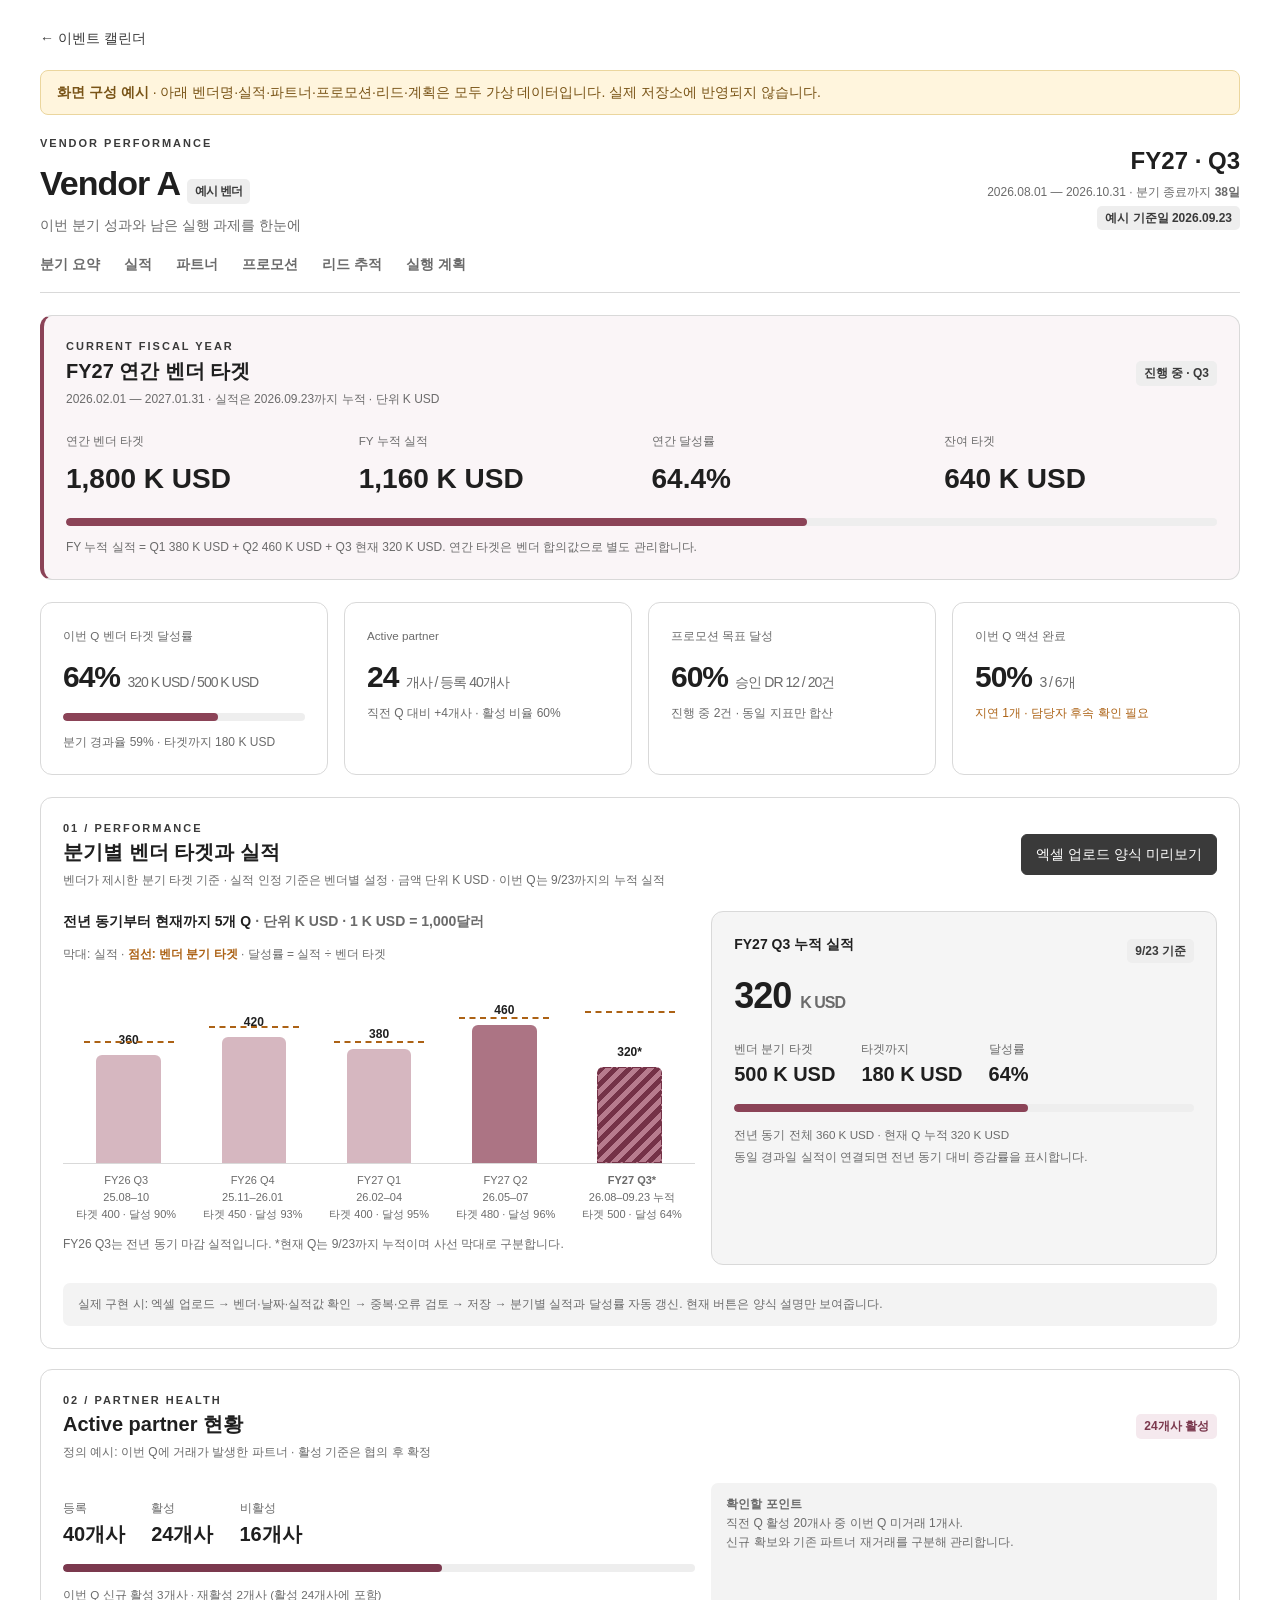
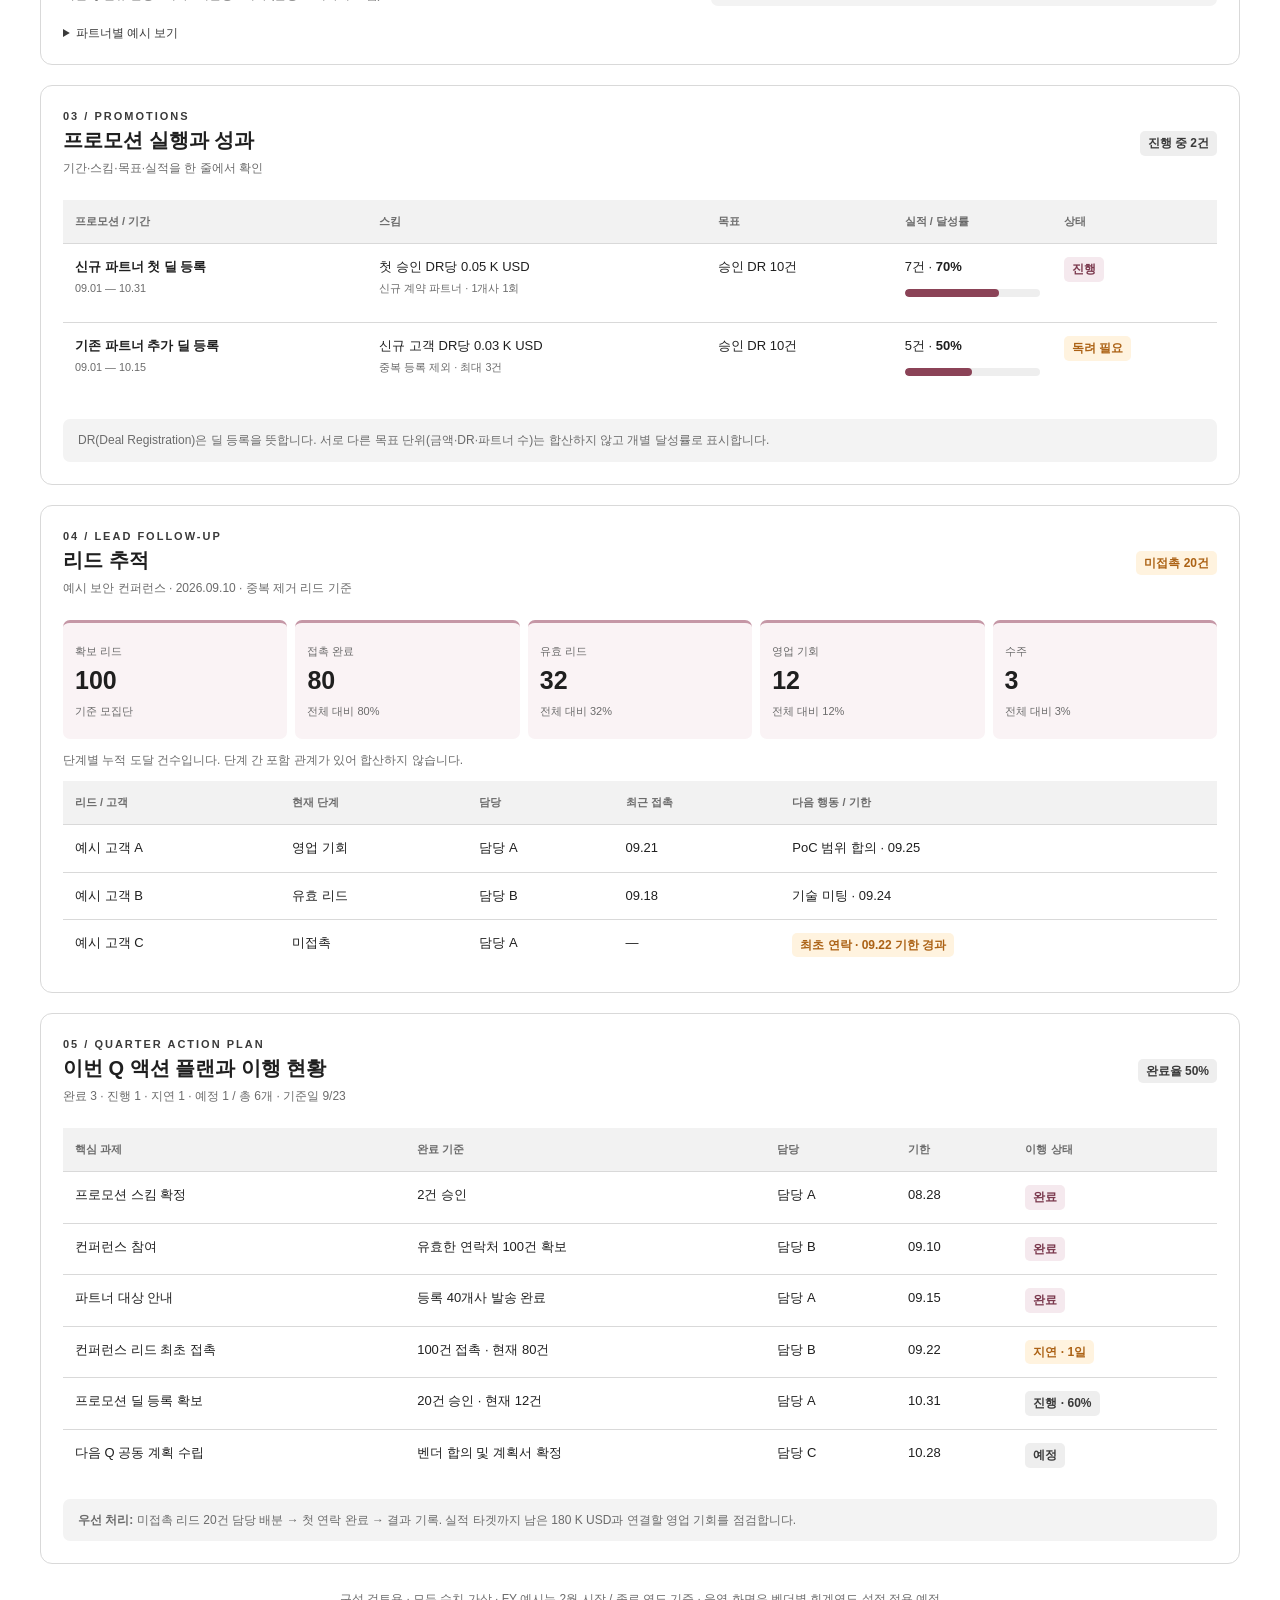
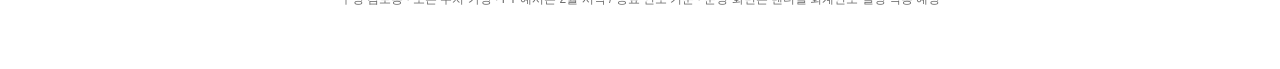
==== vendor-example.html @ 592930e8 "Rename lead tracking section" ====
<!doctype html><html lang="ko"><head><meta charset="utf-8"><meta name="viewport" content="width=device-width,initial-scale=1"><meta name="robots" content="noindex,nofollow"><title>벤더 상세 대시보드 · 구성 예시</title>
<style>
:root{--ink:#1f1f1f;--muted:#6b6b6b;--line:#d9d9d9;--blue:#3a3a3a;--bg:#ffffff;--green:#7b394e;--orange:#ac6215}*{box-sizing:border-box}html{scroll-behavior:smooth;scroll-padding-top:80px}body{margin:0;background:var(--bg);color:var(--ink);font:14px/1.55 -apple-system,BlinkMacSystemFont,"Apple SD Gothic Neo","Malgun Gothic",sans-serif}.shell{width:100%;margin:0;padding:28px 40px 60px}a{color:var(--blue);text-decoration:none}button{font:inherit;cursor:pointer}.sample{background:#fff5dd;border:1px solid #ebd69e;border-radius:8px;padding:11px 16px;margin:20px 0;color:#795417}.eyebrow{letter-spacing:2px;font-size:11px;font-weight:700;color:var(--blue)}h1{font-size:34px;letter-spacing:-1px;margin:5px 0}h2{font-size:20px;margin:0}h3{font-size:14px;margin:0 0 12px}.muted,small{color:var(--muted)}.head,.section-head,.row{display:flex;align-items:center;justify-content:space-between;gap:16px}.tag{display:inline-block;border-radius:5px;padding:3px 8px;background:#eeeeee;color:var(--blue);font-size:12px;font-weight:600}.warn{background:#fff3df;color:var(--orange)}.good{background:#f5e9ee;color:var(--green)}nav{position:sticky;top:0;z-index:3;display:flex;gap:24px;backdrop-filter:blur(16px);background:rgba(255,255,255,.96);padding:17px 0;border-bottom:1px solid var(--line);overflow:auto;white-space:nowrap}nav a{font-weight:600;color:var(--muted)}.grid{display:grid;gap:16px}.annual{margin-top:22px;border-left:4px solid #8b4357;background:#faf5f7}.annual-metrics{display:grid;grid-template-columns:repeat(4,1fr);gap:20px;margin-top:18px}.annual-metrics strong{display:block;font-size:28px;margin-top:5px}.annual .progress{margin-top:18px}.kpis{grid-template-columns:repeat(4,1fr);margin:22px 0}.card,section{background:white;border:1px solid var(--line);border-radius:12px;padding:22px}.kpis .num{font-size:30px;font-weight:750;margin:8px 0 3px;letter-spacing:-1px}.num em{font-size:14px;font-style:normal;font-weight:500;color:var(--muted)}.kpis p{margin:0;color:var(--muted);font-size:12px}section{margin:20px 0}.section-head{margin-bottom:22px}.section-head p{margin:3px 0 0;color:var(--muted);font-size:12px}.btn{border:1px solid #d9d9d9;border-radius:6px;padding:9px 14px;background:white;color:var(--ink)}.btn.primary{background:var(--blue);color:white;border-color:var(--blue)}.two{grid-template-columns:1.25fr 1fr}.progress{height:8px;background:#eeeeee;border-radius:6px;margin:12px 0;overflow:hidden}.progress span{display:block;height:100%;background:#8b4357;border-radius:6px}.note{background:#f3f3f3;border-radius:7px;padding:12px 15px;margin-top:18px;font-size:12px;color:var(--muted)}.bars{height:180px;display:flex;align-items:flex-end;justify-content:space-around;gap:18px;border-bottom:1px solid var(--line);margin:20px 0 0;padding:0 12px}.baritem{position:relative;width:18%;text-align:center;font-size:12px}.baritem b{display:block;margin-bottom:5px}.bar{background:#d6b7c0;width:60%;max-width:75px;margin:auto;border-radius:6px 6px 0 0}.bar.last{background:#ac7484}.bar.current{background:repeating-linear-gradient(135deg,#743247 0,#743247 5px,#b77c8e 5px,#b77c8e 10px);border:1px dashed #743247}.target-line{position:absolute;left:8%;right:8%;border-top:2px dashed #ac6215;pointer-events:none}.chart-key{font-size:12px;color:var(--muted);margin-top:10px}.chart-key b{color:#ac6215}.barlabels{display:flex;justify-content:space-around;text-align:center;font-size:11px;margin-top:8px;color:var(--muted)}.barlabels span{width:20%}.big{font-size:36px;letter-spacing:-1px;font-weight:750}.kv{display:flex;gap:26px;margin:14px 0}.kv b{display:block;font-size:20px}.scroll{overflow:auto}table{border-collapse:collapse;width:100%;font-size:13px;text-align:left;min-width:660px}th{font-size:11px;color:var(--muted);background:#f2f2f2;font-weight:600}th,td{padding:13px 12px;border-bottom:1px solid var(--line);vertical-align:top}tr:last-child td{border-bottom:0}td small{display:block;margin-top:3px}.funnel{grid-template-columns:repeat(5,1fr);gap:8px}.stage{padding:17px 12px;background:#faf3f5;border-radius:7px;border-top:3px solid #c597a6}.stage b{font-size:25px;display:block}.stage small{font-size:11px}.plan{grid-template-columns:1fr 1fr 1fr}.plan .card{padding:17px;background:#fafafa}.plan p{font-size:13px}.plan strong{display:block;margin:12px 0}.foot{font-size:12px;color:var(--muted);text-align:center;margin-top:26px}.quarter{min-width:245px;text-align:right}.quarter b{font-size:24px}.quarter p{margin:4px 0;font-size:12px;color:var(--muted)}dialog{border:0;border-radius:14px;max-width:640px;width:calc(100% - 32px);padding:26px;box-shadow:0 20px 70px #1f1f1f44}dialog::backdrop{background:#1f1f1f66}dialog table{min-width:450px}dialog p{color:var(--muted)}details summary{cursor:pointer;color:var(--blue);font-size:12px;margin-top:18px}:focus-visible{outline:3px solid #888888;outline-offset:3px}
@media(max-width:700px){.annual-metrics{grid-template-columns:repeat(2,1fr);gap:14px}.annual-metrics strong{font-size:23px}.shell{padding:18px 16px 40px}.head{align-items:flex-start;flex-direction:column}.quarter{text-align:left}.kpis{grid-template-columns:repeat(2,1fr)}.two,.plan{grid-template-columns:1fr}.funnel{grid-template-columns:repeat(2,1fr)}.section-head{align-items:flex-start;flex-wrap:wrap}h1{font-size:28px}.card,section{padding:17px}.kpis .num{font-size:25px}nav{gap:20px}.barlabels{font-size:10px}}
</style></head><body><main class="shell">
<a href="./">← 이벤트 캘린더</a><div class="sample"><strong>화면 구성 예시</strong> · 아래 벤더명·실적·파트너·프로모션·리드·계획은 모두 가상 데이터입니다. 실제 저장소에 반영되지 않습니다.</div>
<header class="head"><div><div class="eyebrow">VENDOR PERFORMANCE</div><h1>Vendor A <span class="tag">예시 벤더</span></h1><div class="muted">이번 분기 성과와 남은 실행 과제를 한눈에</div></div><div class="quarter"><b>FY27 · Q3</b><p>2026.08.01 — 2026.10.31 · 분기 종료까지 <strong>38일</strong></p><span class="tag">예시 기준일 2026.09.23</span></div></header>
<nav aria-label="상세 영역"><a href="#overview">분기 요약</a><a href="#sales">실적</a><a href="#partners">파트너</a><a href="#promotions">프로모션</a><a href="#leads">리드 추적</a><a href="#actions">실행 계획</a></nav>
<section id="overview" class="annual" aria-label="현재 FY 연간 타겟"><div class="section-head"><div><div class="eyebrow">CURRENT FISCAL YEAR</div><h2>FY27 연간 벤더 타겟</h2><p>2026.02.01 — 2027.01.31 · 실적은 2026.09.23까지 누적 · 단위 K USD</p></div><span class="tag">진행 중 · Q3</span></div><div class="annual-metrics"><div><small>연간 벤더 타겟</small><strong>1,800 K USD</strong></div><div><small>FY 누적 실적</small><strong>1,160 K USD</strong></div><div><small>연간 달성률</small><strong>64.4%</strong></div><div><small>잔여 타겟</small><strong>640 K USD</strong></div></div><div class="progress" aria-label="연간 타겟 달성률 64.4%"><span style="width:64.4%"></span></div><p class="muted" style="font-size:12px;margin-bottom:0">FY 누적 실적 = Q1 380 K USD + Q2 460 K USD + Q3 현재 320 K USD. 연간 타겟은 벤더 합의값으로 별도 관리합니다.</p></section><div class="grid kpis"><div class="card"><small>이번 Q 벤더 타겟 달성률</small><div class="num">64% <em>320 K USD / 500 K USD</em></div><div class="progress"><span style="width:64%"></span></div><p>분기 경과율 59% · 타겟까지 180 K USD</p></div><div class="card"><small>Active partner</small><div class="num">24 <em>개사 / 등록 40개사</em></div><p>직전 Q 대비 +4개사 · 활성 비율 60%</p></div><div class="card"><small>프로모션 목표 달성</small><div class="num">60% <em>승인 DR 12 / 20건</em></div><p>진행 중 2건 · 동일 지표만 합산</p></div><div class="card"><small>이번 Q 액션 완료</small><div class="num">50% <em>3 / 6개</em></div><p style="color:var(--orange)">지연 1개 · 담당자 후속 확인 필요</p></div></div>
<section id="sales"><div class="section-head"><div><div class="eyebrow">01 / PERFORMANCE</div><h2>분기별 벤더 타겟과 실적</h2><p>벤더가 제시한 분기 타겟 기준 · 실적 인정 기준은 벤더별 설정 · 금액 단위 K USD · 이번 Q는 9/23까지의 누적 실적</p></div><button class="btn primary" id="uploadGuide">엑셀 업로드 양식 미리보기</button></div><div class="grid two"><div><h3>전년 동기부터 현재까지 5개 Q <span class="muted">· 단위 K USD · 1 K USD = 1,000달러</span></h3><div class="chart-key">막대: 실적 · <b>점선: 벤더 분기 타겟</b> · 달성률 = 실적 ÷ 벤더 타겟</div><div class="bars" aria-label="FY26 Q3 360 K USD, FY26 Q4 420 K USD, FY27 Q1 380 K USD, FY27 Q2 460 K USD, FY27 Q3 진행 중 누적 320 K USD"><div class="baritem"><span class="target-line" style="bottom:120px" title="벤더 타겟 400 K USD"></span><b>360</b><div class="bar" style="height:108px"></div></div><div class="baritem"><span class="target-line" style="bottom:135px" title="벤더 타겟 450 K USD"></span><b>420</b><div class="bar" style="height:126px"></div></div><div class="baritem"><span class="target-line" style="bottom:120px" title="벤더 타겟 400 K USD"></span><b>380</b><div class="bar" style="height:114px"></div></div><div class="baritem"><span class="target-line" style="bottom:144px" title="벤더 타겟 480 K USD"></span><b>460</b><div class="bar last" style="height:138px"></div></div><div class="baritem"><span class="target-line" style="bottom:150px" title="벤더 타겟 500 K USD"></span><b>320*</b><div class="bar current" style="height:96px"></div></div></div><div class="barlabels"><span>FY26 Q3<br>25.08–10<br>타겟 400 · 달성 90%</span><span>FY26 Q4<br>25.11–26.01<br>타겟 450 · 달성 93%</span><span>FY27 Q1<br>26.02–04<br>타겟 400 · 달성 95%</span><span>FY27 Q2<br>26.05–07<br>타겟 480 · 달성 96%</span><span><b>FY27 Q3*</b><br>26.08–09.23 누적<br>타겟 500 · 달성 64%</span></div><p class="muted" style="font-size:12px">FY26 Q3는 전년 동기 마감 실적입니다. *현재 Q는 9/23까지 누적이며 사선 막대로 구분합니다.</p></div><div class="card" style="background:#f5f5f5"><div class="row"><h3>FY27 Q3 누적 실적</h3><span class="tag">9/23 기준</span></div><div class="big">320 <small style="font-size:16px">K USD</small></div><div class="kv"><div><small>벤더 분기 타겟</small><b>500 K USD</b></div><div><small>타겟까지</small><b>180 K USD</b></div><div><small>달성률</small><b>64%</b></div></div><div class="progress"><span style="width:64%"></span></div><small>전년 동기 전체 360 K USD · 현재 Q 누적 320 K USD<br>동일 경과일 실적이 연결되면 전년 동기 대비 증감률을 표시합니다.</small></div></div><div class="note">실제 구현 시: 엑셀 업로드 → 벤더·날짜·실적값 확인 → 중복·오류 검토 → 저장 → 분기별 실적과 달성률 자동 갱신. 현재 버튼은 양식 설명만 보여줍니다.</div></section>
<section id="partners"><div class="section-head"><div><div class="eyebrow">02 / PARTNER HEALTH</div><h2>Active partner 현황</h2><p>정의 예시: 이번 Q에 거래가 발생한 파트너 · 활성 기준은 협의 후 확정</p></div><span class="tag good">24개사 활성</span></div><div class="grid two"><div><div class="kv"><div><small>등록</small><b>40개사</b></div><div><small>활성</small><b>24개사</b></div><div><small>비활성</small><b>16개사</b></div></div><div class="progress"><span style="width:60%;background:var(--green)"></span></div><small>이번 Q 신규 활성 3개사 · 재활성 2개사 (활성 24개사에 포함)</small></div><div class="note" style="margin:0"><b>확인할 포인트</b><br>직전 Q 활성 20개사 중 이번 Q 미거래 1개사.<br>신규 확보와 기존 파트너 재거래를 구분해 관리합니다.</div></div><details><summary>파트너별 예시 보기</summary><div class="scroll"><table><thead><tr><th>파트너</th><th>이번 Q 실적</th><th>마지막 거래</th><th>구분</th></tr></thead><tbody><tr><td>예시 파트너 A</td><td>80 K USD</td><td>09.19</td><td>기존 활성</td></tr><tr><td>예시 파트너 B</td><td>20 K USD</td><td>09.17</td><td>신규 활성</td></tr><tr><td>예시 파트너 C</td><td>0 K USD</td><td>06.28</td><td>이번 Q 미거래</td></tr></tbody></table></div></details></section>
<section id="promotions"><div class="section-head"><div><div class="eyebrow">03 / PROMOTIONS</div><h2>프로모션 실행과 성과</h2><p>기간·스킴·목표·실적을 한 줄에서 확인</p></div><span class="tag">진행 중 2건</span></div><div class="scroll"><table><thead><tr><th>프로모션 / 기간</th><th>스킴</th><th>목표</th><th>실적 / 달성률</th><th>상태</th></tr></thead><tbody><tr><td><b>신규 파트너 첫 딜 등록</b><small>09.01 — 10.31</small></td><td>첫 승인 DR당 0.05 K USD<small>신규 계약 파트너 · 1개사 1회</small></td><td>승인 DR 10건</td><td>7건 · <b>70%</b><div class="progress"><span style="width:70%"></span></div></td><td><span class="tag good">진행</span></td></tr><tr><td><b>기존 파트너 추가 딜 등록</b><small>09.01 — 10.15</small></td><td>신규 고객 DR당 0.03 K USD<small>중복 등록 제외 · 최대 3건</small></td><td>승인 DR 10건</td><td>5건 · <b>50%</b><div class="progress"><span style="width:50%"></span></div></td><td><span class="tag warn">독려 필요</span></td></tr></tbody></table></div><div class="note">DR(Deal Registration)은 딜 등록을 뜻합니다. 서로 다른 목표 단위(금액·DR·파트너 수)는 합산하지 않고 개별 달성률로 표시합니다.</div></section>
<section id="leads"><div class="section-head"><div><div class="eyebrow">04 / LEAD FOLLOW-UP</div><h2>리드 추적</h2><p>예시 보안 컨퍼런스 · 2026.09.10 · 중복 제거 리드 기준</p></div><span class="tag warn">미접촉 20건</span></div><div class="grid funnel"><div class="stage"><small>확보 리드</small><b>100</b><small>기준 모집단</small></div><div class="stage"><small>접촉 완료</small><b>80</b><small>전체 대비 80%</small></div><div class="stage"><small>유효 리드</small><b>32</b><small>전체 대비 32%</small></div><div class="stage"><small>영업 기회</small><b>12</b><small>전체 대비 12%</small></div><div class="stage"><small>수주</small><b>3</b><small>전체 대비 3%</small></div></div><p class="muted" style="font-size:12px">단계별 누적 도달 건수입니다. 단계 간 포함 관계가 있어 합산하지 않습니다.</p><div class="scroll"><table><thead><tr><th>리드 / 고객</th><th>현재 단계</th><th>담당</th><th>최근 접촉</th><th>다음 행동 / 기한</th></tr></thead><tbody><tr><td>예시 고객 A</td><td>영업 기회</td><td>담당 A</td><td>09.21</td><td>PoC 범위 합의 · 09.25</td></tr><tr><td>예시 고객 B</td><td>유효 리드</td><td>담당 B</td><td>09.18</td><td>기술 미팅 · 09.24</td></tr><tr><td>예시 고객 C</td><td>미접촉</td><td>담당 A</td><td>—</td><td><span class="tag warn">최초 연락 · 09.22 기한 경과</span></td></tr></tbody></table></div></section>
<section id="actions"><div class="section-head"><div><div class="eyebrow">05 / QUARTER ACTION PLAN</div><h2>이번 Q 액션 플랜과 이행 현황</h2><p>완료 3 · 진행 1 · 지연 1 · 예정 1 / 총 6개 · 기준일 9/23</p></div><span class="tag">완료율 50%</span></div><div class="scroll"><table><thead><tr><th>핵심 과제</th><th>완료 기준</th><th>담당</th><th>기한</th><th>이행 상태</th></tr></thead><tbody><tr><td>프로모션 스킴 확정</td><td>2건 승인</td><td>담당 A</td><td>08.28</td><td><span class="tag good">완료</span></td></tr><tr><td>컨퍼런스 참여</td><td>유효한 연락처 100건 확보</td><td>담당 B</td><td>09.10</td><td><span class="tag good">완료</span></td></tr><tr><td>파트너 대상 안내</td><td>등록 40개사 발송 완료</td><td>담당 A</td><td>09.15</td><td><span class="tag good">완료</span></td></tr><tr><td>컨퍼런스 리드 최초 접촉</td><td>100건 접촉 · 현재 80건</td><td>담당 B</td><td>09.22</td><td><span class="tag warn">지연 · 1일</span></td></tr><tr><td>프로모션 딜 등록 확보</td><td>20건 승인 · 현재 12건</td><td>담당 A</td><td>10.31</td><td><span class="tag">진행 · 60%</span></td></tr><tr><td>다음 Q 공동 계획 수립</td><td>벤더 합의 및 계획서 확정</td><td>담당 C</td><td>10.28</td><td><span class="tag">예정</span></td></tr></tbody></table></div><div class="note"><b>우선 처리:</b> 미접촉 리드 20건 담당 배분 → 첫 연락 완료 → 결과 기록. 실적 타겟까지 남은 180 K USD과 연결할 영업 기회를 점검합니다.</div></section>
<div class="foot">구성 검토용 · 모든 수치 가상 · FY 예시는 2월 시작 / 종료 연도 기준 · 운영 화면은 벤더별 회계연도 설정 적용 예정</div>
</main><dialog id="uploadModal" aria-labelledby="uploadTitle"><div class="row"><h2 id="uploadTitle">실적 엑셀 자동 입력 방식</h2><button class="btn" id="closeUpload">닫기</button></div><p>정해진 양식으로 올리면 과거 4개 Q와 현재 Q 실적을 자동 집계할 수 있습니다. 아래는 제안 양식이며, 아직 업로드·저장 기능은 연결하지 않았습니다.</p><div class="scroll"><table><thead><tr><th>필수 열</th><th>예시</th></tr></thead><tbody><tr><td>거래 ID / 행 ID</td><td>DEMO-001 (중복 방지)</td></tr><tr><td>실적 인식일</td><td>2026-09-01</td></tr><tr><td>벤더</td><td>Vendor A</td></tr><tr><td>파트너 ID / 명</td><td>PARTNER-A / 예시 파트너 A</td></tr><tr><td>실적값 / 단위</td><td>10 / K USD</td></tr></tbody></table></div><p>업로드 → 오류·중복 확인 → 적용할 내역 미리보기 → 저장 순서로 구성합니다. 벤더별 FY, 실적 인정 기준·단위와 집계 방식을 먼저 설정합니다. 금액은 K USD(천 달러)로 표시하며, 원본이 다른 통화라면 적용 환율·환율 기준일을 지정합니다. 취소·반품 처리도 맞춥니다.</p><div class="note">파일에 입력한 실적 기준일도 함께 저장해, 미입력 기간이 0 K USD 실적으로 보이지 않게 합니다. 벤더 연간·분기 타겟은 별도 입력하며 파트너 명부가 있어야 전체 활성 비율을 계산할 수 있습니다.</div></dialog>
<script>const dialog=document.querySelector('#uploadModal');document.querySelector('#uploadGuide').onclick=()=>dialog.showModal();document.querySelector('#closeUpload').onclick=()=>dialog.close();dialog.addEventListener('click',e=>{if(e.target===dialog){const r=dialog.getBoundingClientRect();if(e.clientX<r.left||e.clientX>r.right||e.clientY<r.top||e.clientY>r.bottom)dialog.close()}});</script>
</body></html>
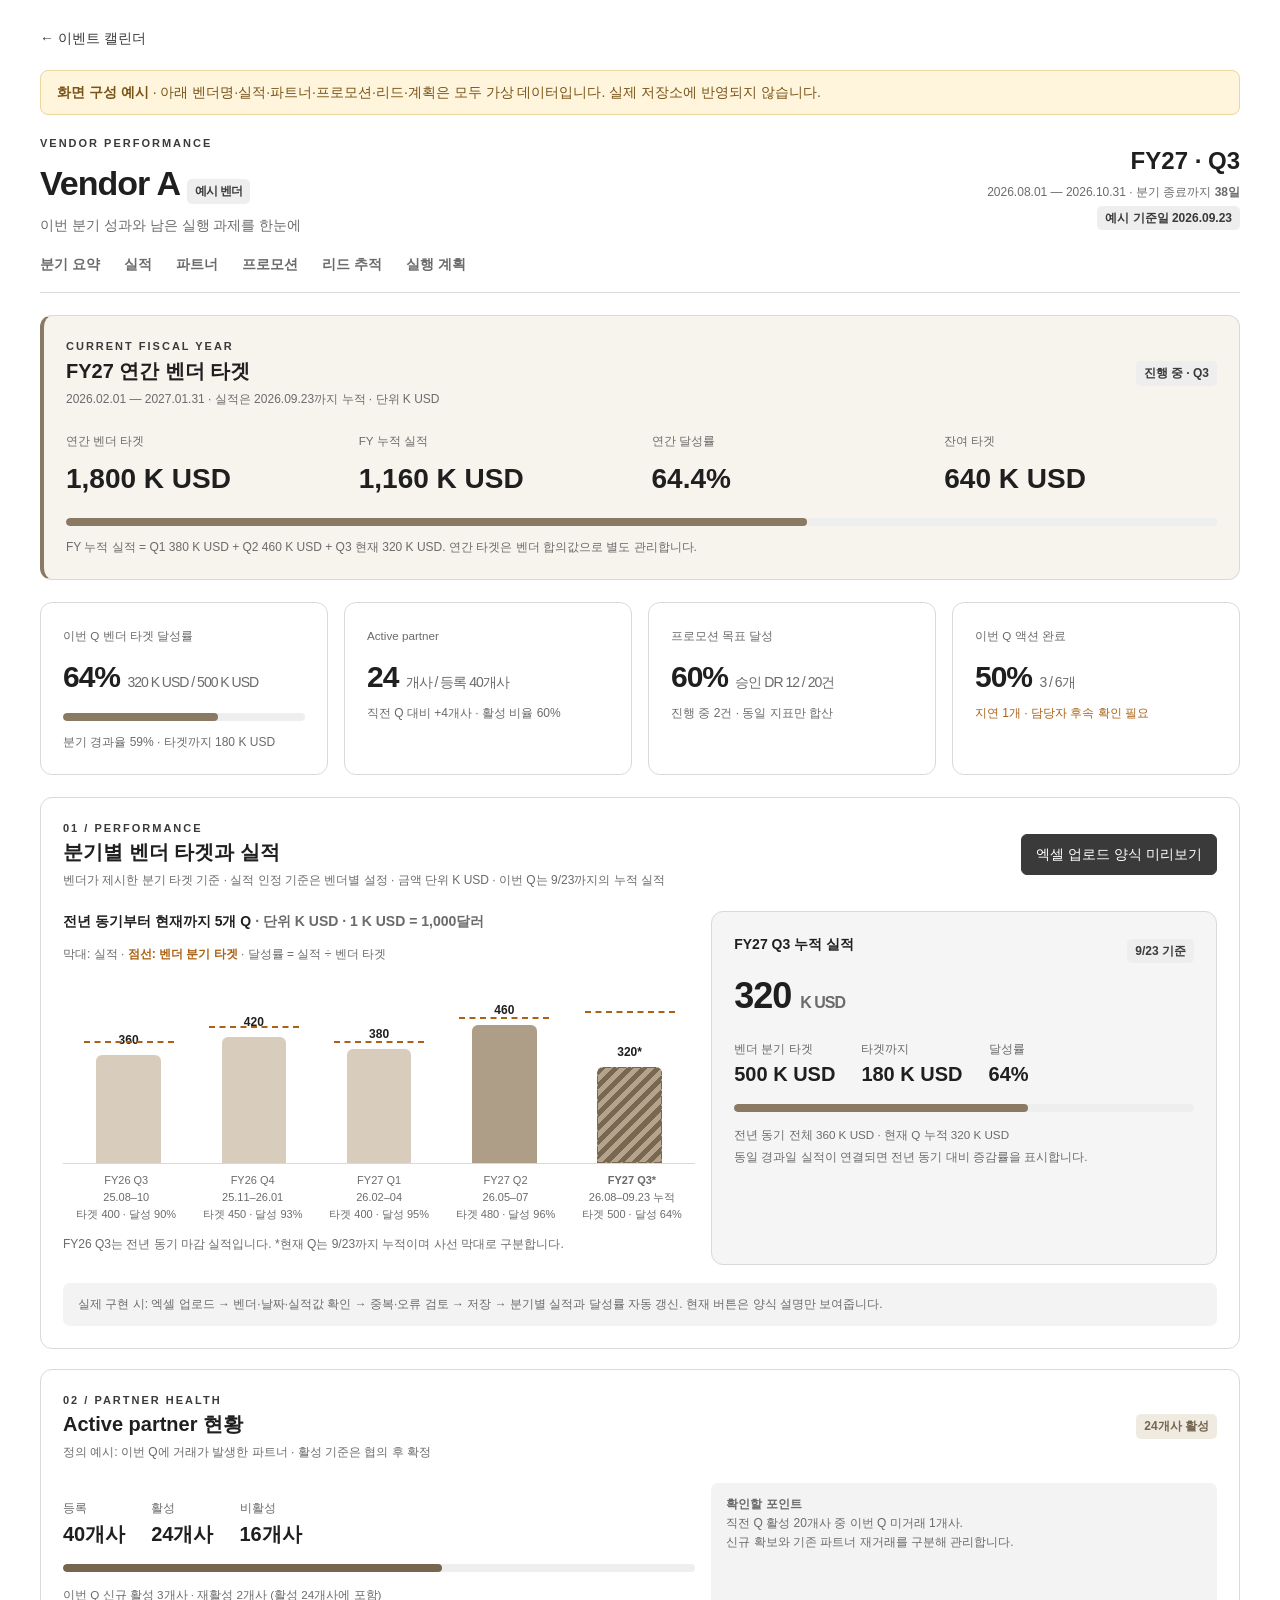
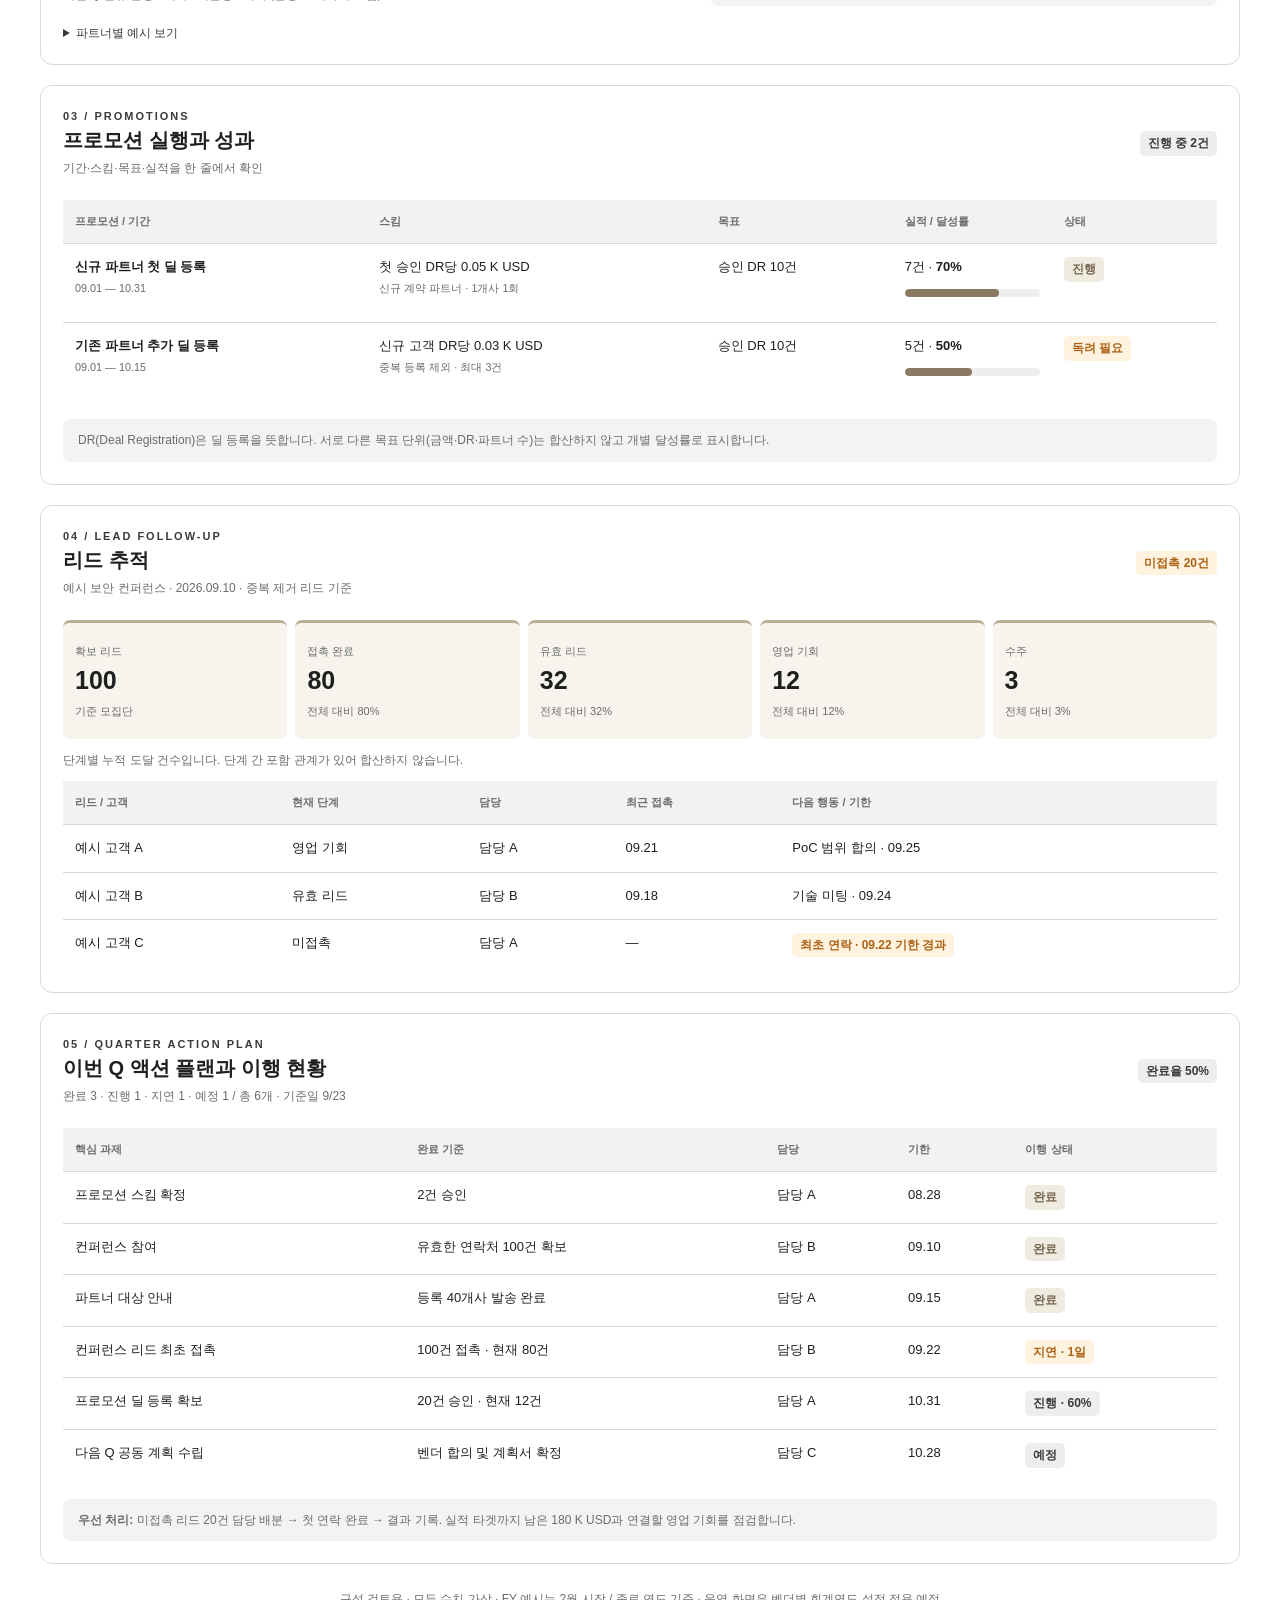
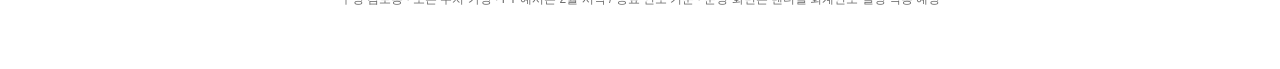
==== commit 675435a8: "Apply warm gray and beige dashboard palette" ====
--- a/vendor-example.html
+++ b/vendor-example.html
@@ -1,6 +1,6 @@
 <!doctype html><html lang="ko"><head><meta charset="utf-8"><meta name="viewport" content="width=device-width,initial-scale=1"><meta name="robots" content="noindex,nofollow"><title>벤더 상세 대시보드 · 구성 예시</title>
 <style>
-:root{--ink:#1f1f1f;--muted:#6b6b6b;--line:#d9d9d9;--blue:#3a3a3a;--bg:#ffffff;--green:#7b394e;--orange:#ac6215}*{box-sizing:border-box}html{scroll-behavior:smooth;scroll-padding-top:80px}body{margin:0;background:var(--bg);color:var(--ink);font:14px/1.55 -apple-system,BlinkMacSystemFont,"Apple SD Gothic Neo","Malgun Gothic",sans-serif}.shell{width:100%;margin:0;padding:28px 40px 60px}a{color:var(--blue);text-decoration:none}button{font:inherit;cursor:pointer}.sample{background:#fff5dd;border:1px solid #ebd69e;border-radius:8px;padding:11px 16px;margin:20px 0;color:#795417}.eyebrow{letter-spacing:2px;font-size:11px;font-weight:700;color:var(--blue)}h1{font-size:34px;letter-spacing:-1px;margin:5px 0}h2{font-size:20px;margin:0}h3{font-size:14px;margin:0 0 12px}.muted,small{color:var(--muted)}.head,.section-head,.row{display:flex;align-items:center;justify-content:space-between;gap:16px}.tag{display:inline-block;border-radius:5px;padding:3px 8px;background:#eeeeee;color:var(--blue);font-size:12px;font-weight:600}.warn{background:#fff3df;color:var(--orange)}.good{background:#f5e9ee;color:var(--green)}nav{position:sticky;top:0;z-index:3;display:flex;gap:24px;backdrop-filter:blur(16px);background:rgba(255,255,255,.96);padding:17px 0;border-bottom:1px solid var(--line);overflow:auto;white-space:nowrap}nav a{font-weight:600;color:var(--muted)}.grid{display:grid;gap:16px}.annual{margin-top:22px;border-left:4px solid #8b4357;background:#faf5f7}.annual-metrics{display:grid;grid-template-columns:repeat(4,1fr);gap:20px;margin-top:18px}.annual-metrics strong{display:block;font-size:28px;margin-top:5px}.annual .progress{margin-top:18px}.kpis{grid-template-columns:repeat(4,1fr);margin:22px 0}.card,section{background:white;border:1px solid var(--line);border-radius:12px;padding:22px}.kpis .num{font-size:30px;font-weight:750;margin:8px 0 3px;letter-spacing:-1px}.num em{font-size:14px;font-style:normal;font-weight:500;color:var(--muted)}.kpis p{margin:0;color:var(--muted);font-size:12px}section{margin:20px 0}.section-head{margin-bottom:22px}.section-head p{margin:3px 0 0;color:var(--muted);font-size:12px}.btn{border:1px solid #d9d9d9;border-radius:6px;padding:9px 14px;background:white;color:var(--ink)}.btn.primary{background:var(--blue);color:white;border-color:var(--blue)}.two{grid-template-columns:1.25fr 1fr}.progress{height:8px;background:#eeeeee;border-radius:6px;margin:12px 0;overflow:hidden}.progress span{display:block;height:100%;background:#8b4357;border-radius:6px}.note{background:#f3f3f3;border-radius:7px;padding:12px 15px;margin-top:18px;font-size:12px;color:var(--muted)}.bars{height:180px;display:flex;align-items:flex-end;justify-content:space-around;gap:18px;border-bottom:1px solid var(--line);margin:20px 0 0;padding:0 12px}.baritem{position:relative;width:18%;text-align:center;font-size:12px}.baritem b{display:block;margin-bottom:5px}.bar{background:#d6b7c0;width:60%;max-width:75px;margin:auto;border-radius:6px 6px 0 0}.bar.last{background:#ac7484}.bar.current{background:repeating-linear-gradient(135deg,#743247 0,#743247 5px,#b77c8e 5px,#b77c8e 10px);border:1px dashed #743247}.target-line{position:absolute;left:8%;right:8%;border-top:2px dashed #ac6215;pointer-events:none}.chart-key{font-size:12px;color:var(--muted);margin-top:10px}.chart-key b{color:#ac6215}.barlabels{display:flex;justify-content:space-around;text-align:center;font-size:11px;margin-top:8px;color:var(--muted)}.barlabels span{width:20%}.big{font-size:36px;letter-spacing:-1px;font-weight:750}.kv{display:flex;gap:26px;margin:14px 0}.kv b{display:block;font-size:20px}.scroll{overflow:auto}table{border-collapse:collapse;width:100%;font-size:13px;text-align:left;min-width:660px}th{font-size:11px;color:var(--muted);background:#f2f2f2;font-weight:600}th,td{padding:13px 12px;border-bottom:1px solid var(--line);vertical-align:top}tr:last-child td{border-bottom:0}td small{display:block;margin-top:3px}.funnel{grid-template-columns:repeat(5,1fr);gap:8px}.stage{padding:17px 12px;background:#faf3f5;border-radius:7px;border-top:3px solid #c597a6}.stage b{font-size:25px;display:block}.stage small{font-size:11px}.plan{grid-template-columns:1fr 1fr 1fr}.plan .card{padding:17px;background:#fafafa}.plan p{font-size:13px}.plan strong{display:block;margin:12px 0}.foot{font-size:12px;color:var(--muted);text-align:center;margin-top:26px}.quarter{min-width:245px;text-align:right}.quarter b{font-size:24px}.quarter p{margin:4px 0;font-size:12px;color:var(--muted)}dialog{border:0;border-radius:14px;max-width:640px;width:calc(100% - 32px);padding:26px;box-shadow:0 20px 70px #1f1f1f44}dialog::backdrop{background:#1f1f1f66}dialog table{min-width:450px}dialog p{color:var(--muted)}details summary{cursor:pointer;color:var(--blue);font-size:12px;margin-top:18px}:focus-visible{outline:3px solid #888888;outline-offset:3px}
+:root{--ink:#1f1f1f;--muted:#6b6b6b;--line:#d9d9d9;--blue:#3a3a3a;--bg:#ffffff;--green:#76664f;--orange:#ac6215}*{box-sizing:border-box}html{scroll-behavior:smooth;scroll-padding-top:80px}body{margin:0;background:var(--bg);color:var(--ink);font:14px/1.55 -apple-system,BlinkMacSystemFont,"Apple SD Gothic Neo","Malgun Gothic",sans-serif}.shell{width:100%;margin:0;padding:28px 40px 60px}a{color:var(--blue);text-decoration:none}button{font:inherit;cursor:pointer}.sample{background:#fff5dd;border:1px solid #ebd69e;border-radius:8px;padding:11px 16px;margin:20px 0;color:#795417}.eyebrow{letter-spacing:2px;font-size:11px;font-weight:700;color:var(--blue)}h1{font-size:34px;letter-spacing:-1px;margin:5px 0}h2{font-size:20px;margin:0}h3{font-size:14px;margin:0 0 12px}.muted,small{color:var(--muted)}.head,.section-head,.row{display:flex;align-items:center;justify-content:space-between;gap:16px}.tag{display:inline-block;border-radius:5px;padding:3px 8px;background:#eeeeee;color:var(--blue);font-size:12px;font-weight:600}.warn{background:#fff3df;color:var(--orange)}.good{background:#f0ebe1;color:var(--green)}nav{position:sticky;top:0;z-index:3;display:flex;gap:24px;backdrop-filter:blur(16px);background:rgba(255,255,255,.96);padding:17px 0;border-bottom:1px solid var(--line);overflow:auto;white-space:nowrap}nav a{font-weight:600;color:var(--muted)}.grid{display:grid;gap:16px}.annual{margin-top:22px;border-left:4px solid #8a7963;background:#f7f4ee}.annual-metrics{display:grid;grid-template-columns:repeat(4,1fr);gap:20px;margin-top:18px}.annual-metrics strong{display:block;font-size:28px;margin-top:5px}.annual .progress{margin-top:18px}.kpis{grid-template-columns:repeat(4,1fr);margin:22px 0}.card,section{background:white;border:1px solid var(--line);border-radius:12px;padding:22px}.kpis .num{font-size:30px;font-weight:750;margin:8px 0 3px;letter-spacing:-1px}.num em{font-size:14px;font-style:normal;font-weight:500;color:var(--muted)}.kpis p{margin:0;color:var(--muted);font-size:12px}section{margin:20px 0}.section-head{margin-bottom:22px}.section-head p{margin:3px 0 0;color:var(--muted);font-size:12px}.btn{border:1px solid #d9d9d9;border-radius:6px;padding:9px 14px;background:white;color:var(--ink)}.btn.primary{background:var(--blue);color:white;border-color:var(--blue)}.two{grid-template-columns:1.25fr 1fr}.progress{height:8px;background:#eeeeee;border-radius:6px;margin:12px 0;overflow:hidden}.progress span{display:block;height:100%;background:#8a7963;border-radius:6px}.note{background:#f3f3f3;border-radius:7px;padding:12px 15px;margin-top:18px;font-size:12px;color:var(--muted)}.bars{height:180px;display:flex;align-items:flex-end;justify-content:space-around;gap:18px;border-bottom:1px solid var(--line);margin:20px 0 0;padding:0 12px}.baritem{position:relative;width:18%;text-align:center;font-size:12px}.baritem b{display:block;margin-bottom:5px}.bar{background:#d8cdbd;width:60%;max-width:75px;margin:auto;border-radius:6px 6px 0 0}.bar.last{background:#af9e87}.bar.current{background:repeating-linear-gradient(135deg,#786852 0,#786852 5px,#b5a38c 5px,#b5a38c 10px);border:1px dashed #786852}.target-line{position:absolute;left:8%;right:8%;border-top:2px dashed #ac6215;pointer-events:none}.chart-key{font-size:12px;color:var(--muted);margin-top:10px}.chart-key b{color:#ac6215}.barlabels{display:flex;justify-content:space-around;text-align:center;font-size:11px;margin-top:8px;color:var(--muted)}.barlabels span{width:20%}.big{font-size:36px;letter-spacing:-1px;font-weight:750}.kv{display:flex;gap:26px;margin:14px 0}.kv b{display:block;font-size:20px}.scroll{overflow:auto}table{border-collapse:collapse;width:100%;font-size:13px;text-align:left;min-width:660px}th{font-size:11px;color:var(--muted);background:#f2f2f2;font-weight:600}th,td{padding:13px 12px;border-bottom:1px solid var(--line);vertical-align:top}tr:last-child td{border-bottom:0}td small{display:block;margin-top:3px}.funnel{grid-template-columns:repeat(5,1fr);gap:8px}.stage{padding:17px 12px;background:#f7f4ee;border-radius:7px;border-top:3px solid #bcad96}.stage b{font-size:25px;display:block}.stage small{font-size:11px}.plan{grid-template-columns:1fr 1fr 1fr}.plan .card{padding:17px;background:#fafafa}.plan p{font-size:13px}.plan strong{display:block;margin:12px 0}.foot{font-size:12px;color:var(--muted);text-align:center;margin-top:26px}.quarter{min-width:245px;text-align:right}.quarter b{font-size:24px}.quarter p{margin:4px 0;font-size:12px;color:var(--muted)}dialog{border:0;border-radius:14px;max-width:640px;width:calc(100% - 32px);padding:26px;box-shadow:0 20px 70px #1f1f1f44}dialog::backdrop{background:#1f1f1f66}dialog table{min-width:450px}dialog p{color:var(--muted)}details summary{cursor:pointer;color:var(--blue);font-size:12px;margin-top:18px}:focus-visible{outline:3px solid #888888;outline-offset:3px}
 @media(max-width:700px){.annual-metrics{grid-template-columns:repeat(2,1fr);gap:14px}.annual-metrics strong{font-size:23px}.shell{padding:18px 16px 40px}.head{align-items:flex-start;flex-direction:column}.quarter{text-align:left}.kpis{grid-template-columns:repeat(2,1fr)}.two,.plan{grid-template-columns:1fr}.funnel{grid-template-columns:repeat(2,1fr)}.section-head{align-items:flex-start;flex-wrap:wrap}h1{font-size:28px}.card,section{padding:17px}.kpis .num{font-size:25px}nav{gap:20px}.barlabels{font-size:10px}}
 </style></head><body><main class="shell">
 <a href="./">← 이벤트 캘린더</a><div class="sample"><strong>화면 구성 예시</strong> · 아래 벤더명·실적·파트너·프로모션·리드·계획은 모두 가상 데이터입니다. 실제 저장소에 반영되지 않습니다.</div>
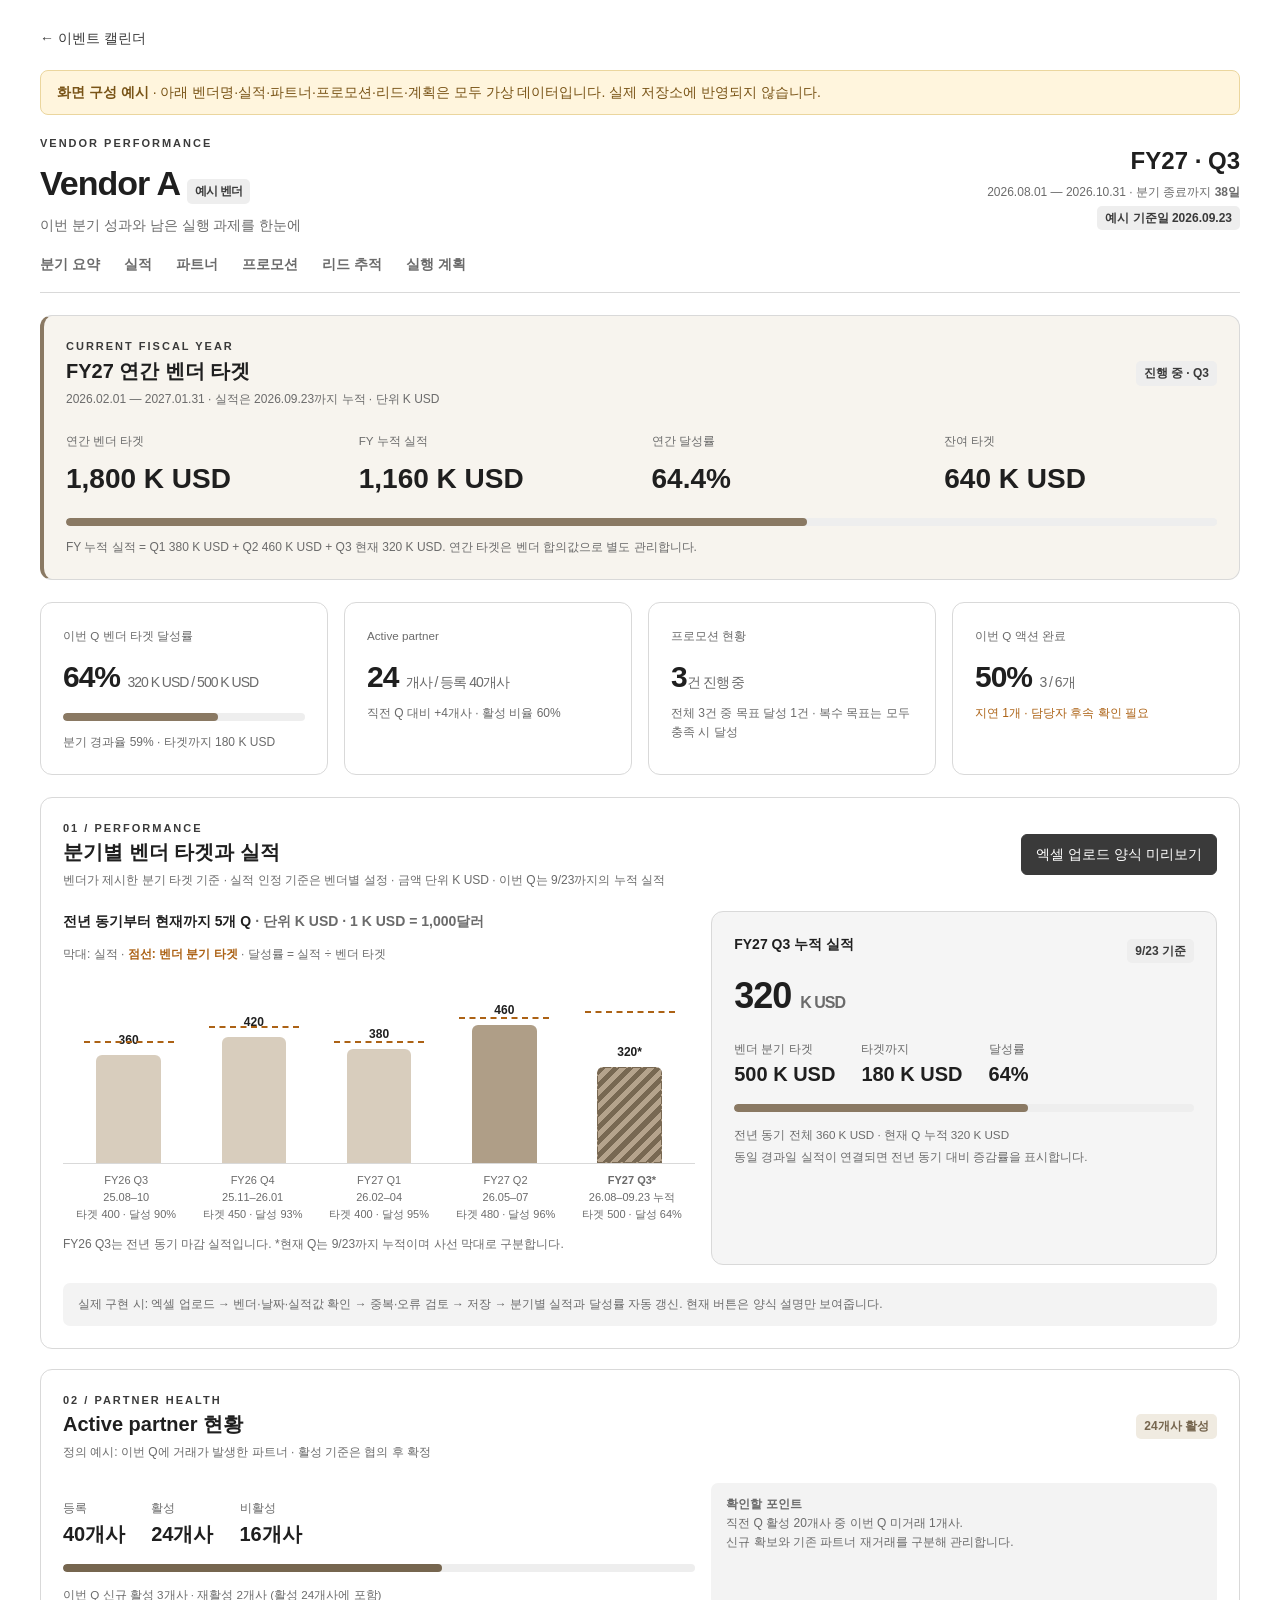
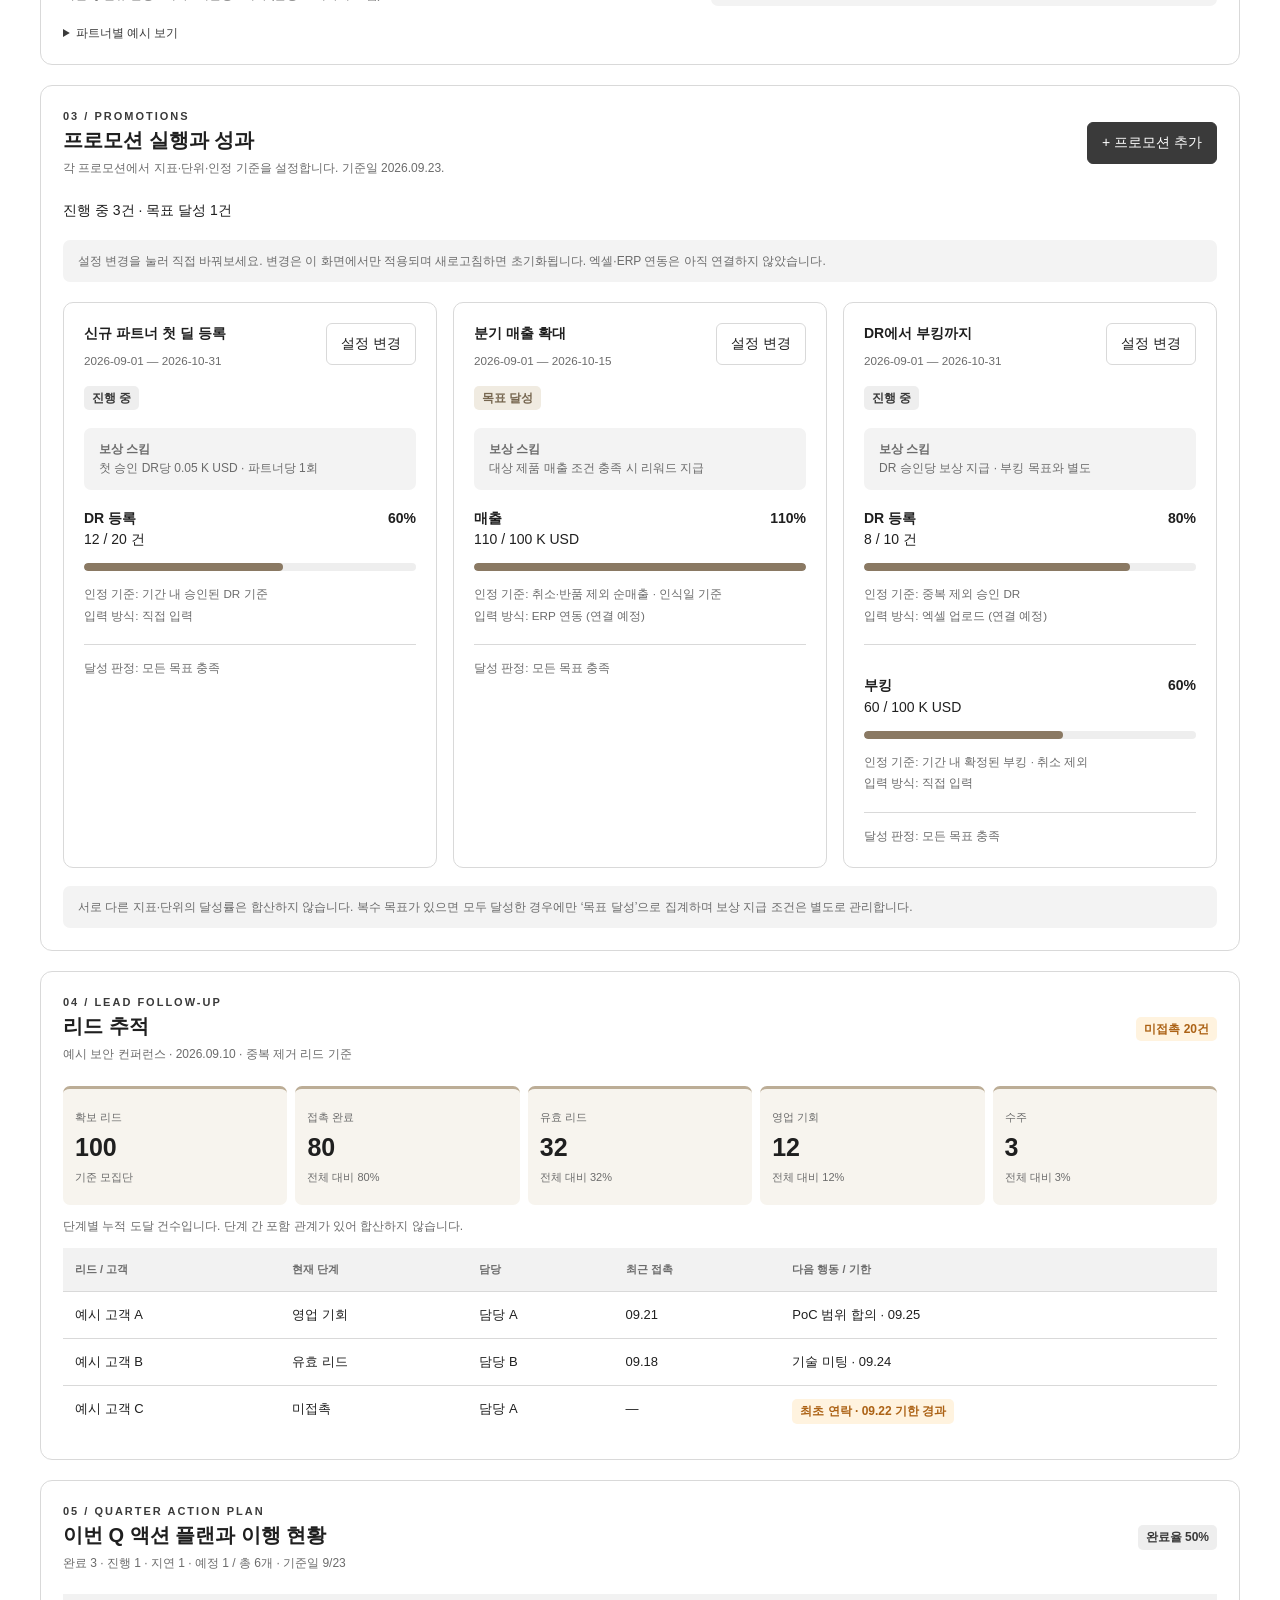
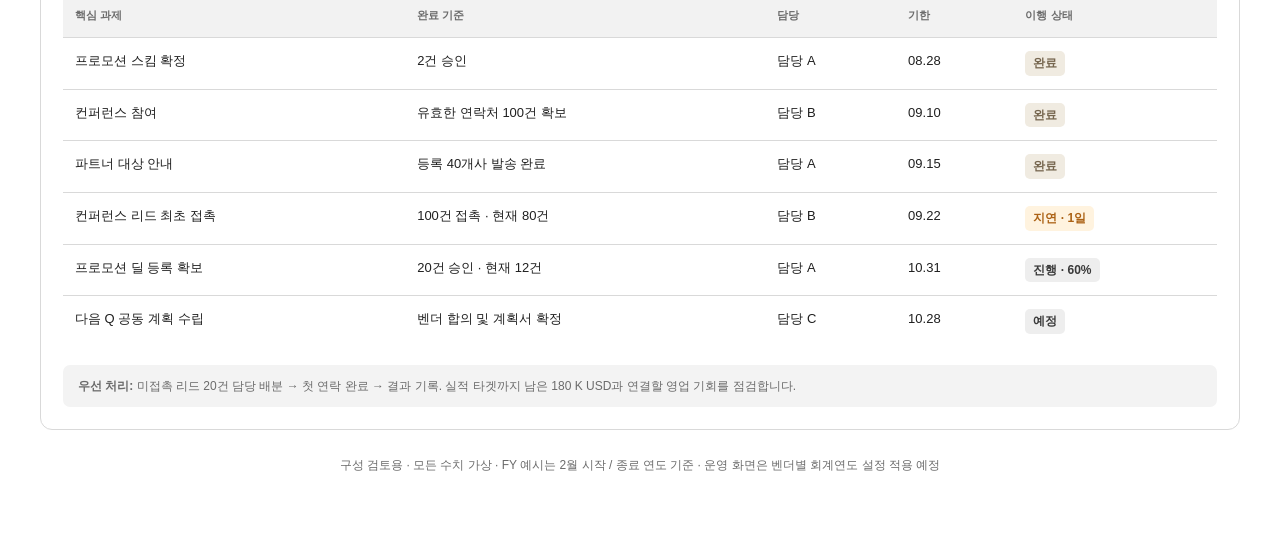
==== commit d376c9b5: "Add configurable promotion metrics to dashboard example" ====
--- a/vendor-example.html
+++ b/vendor-example.html
@@ -2,17 +2,17 @@
 <style>
 :root{--ink:#1f1f1f;--muted:#6b6b6b;--line:#d9d9d9;--blue:#3a3a3a;--bg:#ffffff;--green:#76664f;--orange:#ac6215}*{box-sizing:border-box}html{scroll-behavior:smooth;scroll-padding-top:80px}body{margin:0;background:var(--bg);color:var(--ink);font:14px/1.55 -apple-system,BlinkMacSystemFont,"Apple SD Gothic Neo","Malgun Gothic",sans-serif}.shell{width:100%;margin:0;padding:28px 40px 60px}a{color:var(--blue);text-decoration:none}button{font:inherit;cursor:pointer}.sample{background:#fff5dd;border:1px solid #ebd69e;border-radius:8px;padding:11px 16px;margin:20px 0;color:#795417}.eyebrow{letter-spacing:2px;font-size:11px;font-weight:700;color:var(--blue)}h1{font-size:34px;letter-spacing:-1px;margin:5px 0}h2{font-size:20px;margin:0}h3{font-size:14px;margin:0 0 12px}.muted,small{color:var(--muted)}.head,.section-head,.row{display:flex;align-items:center;justify-content:space-between;gap:16px}.tag{display:inline-block;border-radius:5px;padding:3px 8px;background:#eeeeee;color:var(--blue);font-size:12px;font-weight:600}.warn{background:#fff3df;color:var(--orange)}.good{background:#f0ebe1;color:var(--green)}nav{position:sticky;top:0;z-index:3;display:flex;gap:24px;backdrop-filter:blur(16px);background:rgba(255,255,255,.96);padding:17px 0;border-bottom:1px solid var(--line);overflow:auto;white-space:nowrap}nav a{font-weight:600;color:var(--muted)}.grid{display:grid;gap:16px}.annual{margin-top:22px;border-left:4px solid #8a7963;background:#f7f4ee}.annual-metrics{display:grid;grid-template-columns:repeat(4,1fr);gap:20px;margin-top:18px}.annual-metrics strong{display:block;font-size:28px;margin-top:5px}.annual .progress{margin-top:18px}.kpis{grid-template-columns:repeat(4,1fr);margin:22px 0}.card,section{background:white;border:1px solid var(--line);border-radius:12px;padding:22px}.kpis .num{font-size:30px;font-weight:750;margin:8px 0 3px;letter-spacing:-1px}.num em{font-size:14px;font-style:normal;font-weight:500;color:var(--muted)}.kpis p{margin:0;color:var(--muted);font-size:12px}section{margin:20px 0}.section-head{margin-bottom:22px}.section-head p{margin:3px 0 0;color:var(--muted);font-size:12px}.btn{border:1px solid #d9d9d9;border-radius:6px;padding:9px 14px;background:white;color:var(--ink)}.btn.primary{background:var(--blue);color:white;border-color:var(--blue)}.two{grid-template-columns:1.25fr 1fr}.progress{height:8px;background:#eeeeee;border-radius:6px;margin:12px 0;overflow:hidden}.progress span{display:block;height:100%;background:#8a7963;border-radius:6px}.note{background:#f3f3f3;border-radius:7px;padding:12px 15px;margin-top:18px;font-size:12px;color:var(--muted)}.bars{height:180px;display:flex;align-items:flex-end;justify-content:space-around;gap:18px;border-bottom:1px solid var(--line);margin:20px 0 0;padding:0 12px}.baritem{position:relative;width:18%;text-align:center;font-size:12px}.baritem b{display:block;margin-bottom:5px}.bar{background:#d8cdbd;width:60%;max-width:75px;margin:auto;border-radius:6px 6px 0 0}.bar.last{background:#af9e87}.bar.current{background:repeating-linear-gradient(135deg,#786852 0,#786852 5px,#b5a38c 5px,#b5a38c 10px);border:1px dashed #786852}.target-line{position:absolute;left:8%;right:8%;border-top:2px dashed #ac6215;pointer-events:none}.chart-key{font-size:12px;color:var(--muted);margin-top:10px}.chart-key b{color:#ac6215}.barlabels{display:flex;justify-content:space-around;text-align:center;font-size:11px;margin-top:8px;color:var(--muted)}.barlabels span{width:20%}.big{font-size:36px;letter-spacing:-1px;font-weight:750}.kv{display:flex;gap:26px;margin:14px 0}.kv b{display:block;font-size:20px}.scroll{overflow:auto}table{border-collapse:collapse;width:100%;font-size:13px;text-align:left;min-width:660px}th{font-size:11px;color:var(--muted);background:#f2f2f2;font-weight:600}th,td{padding:13px 12px;border-bottom:1px solid var(--line);vertical-align:top}tr:last-child td{border-bottom:0}td small{display:block;margin-top:3px}.funnel{grid-template-columns:repeat(5,1fr);gap:8px}.stage{padding:17px 12px;background:#f7f4ee;border-radius:7px;border-top:3px solid #bcad96}.stage b{font-size:25px;display:block}.stage small{font-size:11px}.plan{grid-template-columns:1fr 1fr 1fr}.plan .card{padding:17px;background:#fafafa}.plan p{font-size:13px}.plan strong{display:block;margin:12px 0}.foot{font-size:12px;color:var(--muted);text-align:center;margin-top:26px}.quarter{min-width:245px;text-align:right}.quarter b{font-size:24px}.quarter p{margin:4px 0;font-size:12px;color:var(--muted)}dialog{border:0;border-radius:14px;max-width:640px;width:calc(100% - 32px);padding:26px;box-shadow:0 20px 70px #1f1f1f44}dialog::backdrop{background:#1f1f1f66}dialog table{min-width:450px}dialog p{color:var(--muted)}details summary{cursor:pointer;color:var(--blue);font-size:12px;margin-top:18px}:focus-visible{outline:3px solid #888888;outline-offset:3px}
 @media(max-width:700px){.annual-metrics{grid-template-columns:repeat(2,1fr);gap:14px}.annual-metrics strong{font-size:23px}.shell{padding:18px 16px 40px}.head{align-items:flex-start;flex-direction:column}.quarter{text-align:left}.kpis{grid-template-columns:repeat(2,1fr)}.two,.plan{grid-template-columns:1fr}.funnel{grid-template-columns:repeat(2,1fr)}.section-head{align-items:flex-start;flex-wrap:wrap}h1{font-size:28px}.card,section{padding:17px}.kpis .num{font-size:25px}nav{gap:20px}.barlabels{font-size:10px}}
+.promo-cards{display:grid;grid-template-columns:repeat(3,minmax(0,1fr));gap:16px;margin-top:20px}.promo-card{border:1px solid var(--line);border-radius:10px;padding:20px}.promo-card .row{align-items:flex-start;flex-wrap:wrap}.promo-card h3{margin-bottom:5px}.metric{padding:18px 0;border-bottom:1px solid var(--line);margin-bottom:12px}.metric small{overflow-wrap:anywhere}#promoEditor{max-width:800px;max-height:90vh;overflow:auto}.form-grid{display:grid;grid-template-columns:repeat(2,minmax(0,1fr));gap:12px}.form-grid label{display:grid;gap:5px;font-size:13px}.form-grid input,.form-grid select,.form-grid textarea{width:100%;min-width:0;font:inherit;padding:9px;border:1px solid #bbb;border-radius:5px}.wide{grid-column:1/-1}.goal-form{margin:18px 0;border:1px solid var(--line);border-radius:8px;padding:16px}.remove-goal{margin-top:12px}#promoError{color:#9a1b1b}.editor-actions{display:flex;gap:12px;justify-content:space-between;margin-top:18px}@media(max-width:1000px){.promo-cards{grid-template-columns:1fr}}@media(max-width:600px){.form-grid{grid-template-columns:1fr}}
 </style></head><body><main class="shell">
 <a href="./">← 이벤트 캘린더</a><div class="sample"><strong>화면 구성 예시</strong> · 아래 벤더명·실적·파트너·프로모션·리드·계획은 모두 가상 데이터입니다. 실제 저장소에 반영되지 않습니다.</div>
 <header class="head"><div><div class="eyebrow">VENDOR PERFORMANCE</div><h1>Vendor A <span class="tag">예시 벤더</span></h1><div class="muted">이번 분기 성과와 남은 실행 과제를 한눈에</div></div><div class="quarter"><b>FY27 · Q3</b><p>2026.08.01 — 2026.10.31 · 분기 종료까지 <strong>38일</strong></p><span class="tag">예시 기준일 2026.09.23</span></div></header>
 <nav aria-label="상세 영역"><a href="#overview">분기 요약</a><a href="#sales">실적</a><a href="#partners">파트너</a><a href="#promotions">프로모션</a><a href="#leads">리드 추적</a><a href="#actions">실행 계획</a></nav>
-<section id="overview" class="annual" aria-label="현재 FY 연간 타겟"><div class="section-head"><div><div class="eyebrow">CURRENT FISCAL YEAR</div><h2>FY27 연간 벤더 타겟</h2><p>2026.02.01 — 2027.01.31 · 실적은 2026.09.23까지 누적 · 단위 K USD</p></div><span class="tag">진행 중 · Q3</span></div><div class="annual-metrics"><div><small>연간 벤더 타겟</small><strong>1,800 K USD</strong></div><div><small>FY 누적 실적</small><strong>1,160 K USD</strong></div><div><small>연간 달성률</small><strong>64.4%</strong></div><div><small>잔여 타겟</small><strong>640 K USD</strong></div></div><div class="progress" aria-label="연간 타겟 달성률 64.4%"><span style="width:64.4%"></span></div><p class="muted" style="font-size:12px;margin-bottom:0">FY 누적 실적 = Q1 380 K USD + Q2 460 K USD + Q3 현재 320 K USD. 연간 타겟은 벤더 합의값으로 별도 관리합니다.</p></section><div class="grid kpis"><div class="card"><small>이번 Q 벤더 타겟 달성률</small><div class="num">64% <em>320 K USD / 500 K USD</em></div><div class="progress"><span style="width:64%"></span></div><p>분기 경과율 59% · 타겟까지 180 K USD</p></div><div class="card"><small>Active partner</small><div class="num">24 <em>개사 / 등록 40개사</em></div><p>직전 Q 대비 +4개사 · 활성 비율 60%</p></div><div class="card"><small>프로모션 목표 달성</small><div class="num">60% <em>승인 DR 12 / 20건</em></div><p>진행 중 2건 · 동일 지표만 합산</p></div><div class="card"><small>이번 Q 액션 완료</small><div class="num">50% <em>3 / 6개</em></div><p style="color:var(--orange)">지연 1개 · 담당자 후속 확인 필요</p></div></div>
+<section id="overview" class="annual" aria-label="현재 FY 연간 타겟"><div class="section-head"><div><div class="eyebrow">CURRENT FISCAL YEAR</div><h2>FY27 연간 벤더 타겟</h2><p>2026.02.01 — 2027.01.31 · 실적은 2026.09.23까지 누적 · 단위 K USD</p></div><span class="tag">진행 중 · Q3</span></div><div class="annual-metrics"><div><small>연간 벤더 타겟</small><strong>1,800 K USD</strong></div><div><small>FY 누적 실적</small><strong>1,160 K USD</strong></div><div><small>연간 달성률</small><strong>64.4%</strong></div><div><small>잔여 타겟</small><strong>640 K USD</strong></div></div><div class="progress" aria-label="연간 타겟 달성률 64.4%"><span style="width:64.4%"></span></div><p class="muted" style="font-size:12px;margin-bottom:0">FY 누적 실적 = Q1 380 K USD + Q2 460 K USD + Q3 현재 320 K USD. 연간 타겟은 벤더 합의값으로 별도 관리합니다.</p></section><div class="grid kpis"><div class="card"><small>이번 Q 벤더 타겟 달성률</small><div class="num">64% <em>320 K USD / 500 K USD</em></div><div class="progress"><span style="width:64%"></span></div><p>분기 경과율 59% · 타겟까지 180 K USD</p></div><div class="card"><small>Active partner</small><div class="num">24 <em>개사 / 등록 40개사</em></div><p>직전 Q 대비 +4개사 · 활성 비율 60%</p></div><div class="card" id="promoSummary"></div><div class="card"><small>이번 Q 액션 완료</small><div class="num">50% <em>3 / 6개</em></div><p style="color:var(--orange)">지연 1개 · 담당자 후속 확인 필요</p></div></div>
 <section id="sales"><div class="section-head"><div><div class="eyebrow">01 / PERFORMANCE</div><h2>분기별 벤더 타겟과 실적</h2><p>벤더가 제시한 분기 타겟 기준 · 실적 인정 기준은 벤더별 설정 · 금액 단위 K USD · 이번 Q는 9/23까지의 누적 실적</p></div><button class="btn primary" id="uploadGuide">엑셀 업로드 양식 미리보기</button></div><div class="grid two"><div><h3>전년 동기부터 현재까지 5개 Q <span class="muted">· 단위 K USD · 1 K USD = 1,000달러</span></h3><div class="chart-key">막대: 실적 · <b>점선: 벤더 분기 타겟</b> · 달성률 = 실적 ÷ 벤더 타겟</div><div class="bars" aria-label="FY26 Q3 360 K USD, FY26 Q4 420 K USD, FY27 Q1 380 K USD, FY27 Q2 460 K USD, FY27 Q3 진행 중 누적 320 K USD"><div class="baritem"><span class="target-line" style="bottom:120px" title="벤더 타겟 400 K USD"></span><b>360</b><div class="bar" style="height:108px"></div></div><div class="baritem"><span class="target-line" style="bottom:135px" title="벤더 타겟 450 K USD"></span><b>420</b><div class="bar" style="height:126px"></div></div><div class="baritem"><span class="target-line" style="bottom:120px" title="벤더 타겟 400 K USD"></span><b>380</b><div class="bar" style="height:114px"></div></div><div class="baritem"><span class="target-line" style="bottom:144px" title="벤더 타겟 480 K USD"></span><b>460</b><div class="bar last" style="height:138px"></div></div><div class="baritem"><span class="target-line" style="bottom:150px" title="벤더 타겟 500 K USD"></span><b>320*</b><div class="bar current" style="height:96px"></div></div></div><div class="barlabels"><span>FY26 Q3<br>25.08–10<br>타겟 400 · 달성 90%</span><span>FY26 Q4<br>25.11–26.01<br>타겟 450 · 달성 93%</span><span>FY27 Q1<br>26.02–04<br>타겟 400 · 달성 95%</span><span>FY27 Q2<br>26.05–07<br>타겟 480 · 달성 96%</span><span><b>FY27 Q3*</b><br>26.08–09.23 누적<br>타겟 500 · 달성 64%</span></div><p class="muted" style="font-size:12px">FY26 Q3는 전년 동기 마감 실적입니다. *현재 Q는 9/23까지 누적이며 사선 막대로 구분합니다.</p></div><div class="card" style="background:#f5f5f5"><div class="row"><h3>FY27 Q3 누적 실적</h3><span class="tag">9/23 기준</span></div><div class="big">320 <small style="font-size:16px">K USD</small></div><div class="kv"><div><small>벤더 분기 타겟</small><b>500 K USD</b></div><div><small>타겟까지</small><b>180 K USD</b></div><div><small>달성률</small><b>64%</b></div></div><div class="progress"><span style="width:64%"></span></div><small>전년 동기 전체 360 K USD · 현재 Q 누적 320 K USD<br>동일 경과일 실적이 연결되면 전년 동기 대비 증감률을 표시합니다.</small></div></div><div class="note">실제 구현 시: 엑셀 업로드 → 벤더·날짜·실적값 확인 → 중복·오류 검토 → 저장 → 분기별 실적과 달성률 자동 갱신. 현재 버튼은 양식 설명만 보여줍니다.</div></section>
 <section id="partners"><div class="section-head"><div><div class="eyebrow">02 / PARTNER HEALTH</div><h2>Active partner 현황</h2><p>정의 예시: 이번 Q에 거래가 발생한 파트너 · 활성 기준은 협의 후 확정</p></div><span class="tag good">24개사 활성</span></div><div class="grid two"><div><div class="kv"><div><small>등록</small><b>40개사</b></div><div><small>활성</small><b>24개사</b></div><div><small>비활성</small><b>16개사</b></div></div><div class="progress"><span style="width:60%;background:var(--green)"></span></div><small>이번 Q 신규 활성 3개사 · 재활성 2개사 (활성 24개사에 포함)</small></div><div class="note" style="margin:0"><b>확인할 포인트</b><br>직전 Q 활성 20개사 중 이번 Q 미거래 1개사.<br>신규 확보와 기존 파트너 재거래를 구분해 관리합니다.</div></div><details><summary>파트너별 예시 보기</summary><div class="scroll"><table><thead><tr><th>파트너</th><th>이번 Q 실적</th><th>마지막 거래</th><th>구분</th></tr></thead><tbody><tr><td>예시 파트너 A</td><td>80 K USD</td><td>09.19</td><td>기존 활성</td></tr><tr><td>예시 파트너 B</td><td>20 K USD</td><td>09.17</td><td>신규 활성</td></tr><tr><td>예시 파트너 C</td><td>0 K USD</td><td>06.28</td><td>이번 Q 미거래</td></tr></tbody></table></div></details></section>
-<section id="promotions"><div class="section-head"><div><div class="eyebrow">03 / PROMOTIONS</div><h2>프로모션 실행과 성과</h2><p>기간·스킴·목표·실적을 한 줄에서 확인</p></div><span class="tag">진행 중 2건</span></div><div class="scroll"><table><thead><tr><th>프로모션 / 기간</th><th>스킴</th><th>목표</th><th>실적 / 달성률</th><th>상태</th></tr></thead><tbody><tr><td><b>신규 파트너 첫 딜 등록</b><small>09.01 — 10.31</small></td><td>첫 승인 DR당 0.05 K USD<small>신규 계약 파트너 · 1개사 1회</small></td><td>승인 DR 10건</td><td>7건 · <b>70%</b><div class="progress"><span style="width:70%"></span></div></td><td><span class="tag good">진행</span></td></tr><tr><td><b>기존 파트너 추가 딜 등록</b><small>09.01 — 10.15</small></td><td>신규 고객 DR당 0.03 K USD<small>중복 등록 제외 · 최대 3건</small></td><td>승인 DR 10건</td><td>5건 · <b>50%</b><div class="progress"><span style="width:50%"></span></div></td><td><span class="tag warn">독려 필요</span></td></tr></tbody></table></div><div class="note">DR(Deal Registration)은 딜 등록을 뜻합니다. 서로 다른 목표 단위(금액·DR·파트너 수)는 합산하지 않고 개별 달성률로 표시합니다.</div></section>
-<section id="leads"><div class="section-head"><div><div class="eyebrow">04 / LEAD FOLLOW-UP</div><h2>리드 추적</h2><p>예시 보안 컨퍼런스 · 2026.09.10 · 중복 제거 리드 기준</p></div><span class="tag warn">미접촉 20건</span></div><div class="grid funnel"><div class="stage"><small>확보 리드</small><b>100</b><small>기준 모집단</small></div><div class="stage"><small>접촉 완료</small><b>80</b><small>전체 대비 80%</small></div><div class="stage"><small>유효 리드</small><b>32</b><small>전체 대비 32%</small></div><div class="stage"><small>영업 기회</small><b>12</b><small>전체 대비 12%</small></div><div class="stage"><small>수주</small><b>3</b><small>전체 대비 3%</small></div></div><p class="muted" style="font-size:12px">단계별 누적 도달 건수입니다. 단계 간 포함 관계가 있어 합산하지 않습니다.</p><div class="scroll"><table><thead><tr><th>리드 / 고객</th><th>현재 단계</th><th>담당</th><th>최근 접촉</th><th>다음 행동 / 기한</th></tr></thead><tbody><tr><td>예시 고객 A</td><td>영업 기회</td><td>담당 A</td><td>09.21</td><td>PoC 범위 합의 · 09.25</td></tr><tr><td>예시 고객 B</td><td>유효 리드</td><td>담당 B</td><td>09.18</td><td>기술 미팅 · 09.24</td></tr><tr><td>예시 고객 C</td><td>미접촉</td><td>담당 A</td><td>—</td><td><span class="tag warn">최초 연락 · 09.22 기한 경과</span></td></tr></tbody></table></div></section>
+<section id="promotions"><div class="section-head"><div><div class="eyebrow">03 / PROMOTIONS</div><h2>프로모션 실행과 성과</h2><p>각 프로모션에서 지표·단위·인정 기준을 설정합니다. 기준일 2026.09.23.</p></div><button class="btn primary" id="addPromo">+ 프로모션 추가</button></div><p id="promoCount"></p><div class="note">설정 변경을 눌러 직접 바꿔보세요. 변경은 이 화면에서만 적용되며 새로고침하면 초기화됩니다. 엑셀·ERP 연동은 아직 연결하지 않았습니다.</div><div id="promoCards" class="promo-cards"></div><p id="promoStatus" role="status" class="muted"></p><div class="note">서로 다른 지표·단위의 달성률은 합산하지 않습니다. 복수 목표가 있으면 모두 달성한 경우에만 ‘목표 달성’으로 집계하며 보상 지급 조건은 별도로 관리합니다.</div></section><section id="leads"><div class="section-head"><div><div class="eyebrow">04 / LEAD FOLLOW-UP</div><h2>리드 추적</h2><p>예시 보안 컨퍼런스 · 2026.09.10 · 중복 제거 리드 기준</p></div><span class="tag warn">미접촉 20건</span></div><div class="grid funnel"><div class="stage"><small>확보 리드</small><b>100</b><small>기준 모집단</small></div><div class="stage"><small>접촉 완료</small><b>80</b><small>전체 대비 80%</small></div><div class="stage"><small>유효 리드</small><b>32</b><small>전체 대비 32%</small></div><div class="stage"><small>영업 기회</small><b>12</b><small>전체 대비 12%</small></div><div class="stage"><small>수주</small><b>3</b><small>전체 대비 3%</small></div></div><p class="muted" style="font-size:12px">단계별 누적 도달 건수입니다. 단계 간 포함 관계가 있어 합산하지 않습니다.</p><div class="scroll"><table><thead><tr><th>리드 / 고객</th><th>현재 단계</th><th>담당</th><th>최근 접촉</th><th>다음 행동 / 기한</th></tr></thead><tbody><tr><td>예시 고객 A</td><td>영업 기회</td><td>담당 A</td><td>09.21</td><td>PoC 범위 합의 · 09.25</td></tr><tr><td>예시 고객 B</td><td>유효 리드</td><td>담당 B</td><td>09.18</td><td>기술 미팅 · 09.24</td></tr><tr><td>예시 고객 C</td><td>미접촉</td><td>담당 A</td><td>—</td><td><span class="tag warn">최초 연락 · 09.22 기한 경과</span></td></tr></tbody></table></div></section>
 <section id="actions"><div class="section-head"><div><div class="eyebrow">05 / QUARTER ACTION PLAN</div><h2>이번 Q 액션 플랜과 이행 현황</h2><p>완료 3 · 진행 1 · 지연 1 · 예정 1 / 총 6개 · 기준일 9/23</p></div><span class="tag">완료율 50%</span></div><div class="scroll"><table><thead><tr><th>핵심 과제</th><th>완료 기준</th><th>담당</th><th>기한</th><th>이행 상태</th></tr></thead><tbody><tr><td>프로모션 스킴 확정</td><td>2건 승인</td><td>담당 A</td><td>08.28</td><td><span class="tag good">완료</span></td></tr><tr><td>컨퍼런스 참여</td><td>유효한 연락처 100건 확보</td><td>담당 B</td><td>09.10</td><td><span class="tag good">완료</span></td></tr><tr><td>파트너 대상 안내</td><td>등록 40개사 발송 완료</td><td>담당 A</td><td>09.15</td><td><span class="tag good">완료</span></td></tr><tr><td>컨퍼런스 리드 최초 접촉</td><td>100건 접촉 · 현재 80건</td><td>담당 B</td><td>09.22</td><td><span class="tag warn">지연 · 1일</span></td></tr><tr><td>프로모션 딜 등록 확보</td><td>20건 승인 · 현재 12건</td><td>담당 A</td><td>10.31</td><td><span class="tag">진행 · 60%</span></td></tr><tr><td>다음 Q 공동 계획 수립</td><td>벤더 합의 및 계획서 확정</td><td>담당 C</td><td>10.28</td><td><span class="tag">예정</span></td></tr></tbody></table></div><div class="note"><b>우선 처리:</b> 미접촉 리드 20건 담당 배분 → 첫 연락 완료 → 결과 기록. 실적 타겟까지 남은 180 K USD과 연결할 영업 기회를 점검합니다.</div></section>
 <div class="foot">구성 검토용 · 모든 수치 가상 · FY 예시는 2월 시작 / 종료 연도 기준 · 운영 화면은 벤더별 회계연도 설정 적용 예정</div>
 </main><dialog id="uploadModal" aria-labelledby="uploadTitle"><div class="row"><h2 id="uploadTitle">실적 엑셀 자동 입력 방식</h2><button class="btn" id="closeUpload">닫기</button></div><p>정해진 양식으로 올리면 과거 4개 Q와 현재 Q 실적을 자동 집계할 수 있습니다. 아래는 제안 양식이며, 아직 업로드·저장 기능은 연결하지 않았습니다.</p><div class="scroll"><table><thead><tr><th>필수 열</th><th>예시</th></tr></thead><tbody><tr><td>거래 ID / 행 ID</td><td>DEMO-001 (중복 방지)</td></tr><tr><td>실적 인식일</td><td>2026-09-01</td></tr><tr><td>벤더</td><td>Vendor A</td></tr><tr><td>파트너 ID / 명</td><td>PARTNER-A / 예시 파트너 A</td></tr><tr><td>실적값 / 단위</td><td>10 / K USD</td></tr></tbody></table></div><p>업로드 → 오류·중복 확인 → 적용할 내역 미리보기 → 저장 순서로 구성합니다. 벤더별 FY, 실적 인정 기준·단위와 집계 방식을 먼저 설정합니다. 금액은 K USD(천 달러)로 표시하며, 원본이 다른 통화라면 적용 환율·환율 기준일을 지정합니다. 취소·반품 처리도 맞춥니다.</p><div class="note">파일에 입력한 실적 기준일도 함께 저장해, 미입력 기간이 0 K USD 실적으로 보이지 않게 합니다. 벤더 연간·분기 타겟은 별도 입력하며 파트너 명부가 있어야 전체 활성 비율을 계산할 수 있습니다.</div></dialog>
 <script>const dialog=document.querySelector('#uploadModal');document.querySelector('#uploadGuide').onclick=()=>dialog.showModal();document.querySelector('#closeUpload').onclick=()=>dialog.close();dialog.addEventListener('click',e=>{if(e.target===dialog){const r=dialog.getBoundingClientRect();if(e.clientX<r.left||e.clientX>r.right||e.clientY<r.top||e.clientY>r.bottom)dialog.close()}});</script>
-</body></html>
+<dialog id="promoEditor" aria-labelledby="promoEditorTitle"><div class="row"><h2 id="promoEditorTitle">프로모션 설정</h2><button class="btn" id="closePromo" type="button">닫기</button></div><p>예시 편집 · 실제 저장소에는 저장되지 않습니다.</p><form id="promoForm"><div class="form-grid"><label class="wide">프로모션명<input name="name" required maxlength="120"></label><label>시작일<input type="date" name="start" required></label><label>종료일<input type="date" name="end" required></label><label class="wide">보상 스킴<textarea name="scheme" rows="2" placeholder="지급 조건과 보상 내용을 작성하세요"></textarea></label></div><div id="goalForms"></div><p id="promoError" role="alert"></p><div class="editor-actions"><button class="btn" type="button" id="addGoal">+ 목표 추가</button><button class="btn primary" type="submit">예시에 적용</button></div></form></dialog><script src="promotion-example.js?v=1"></script></body></html>
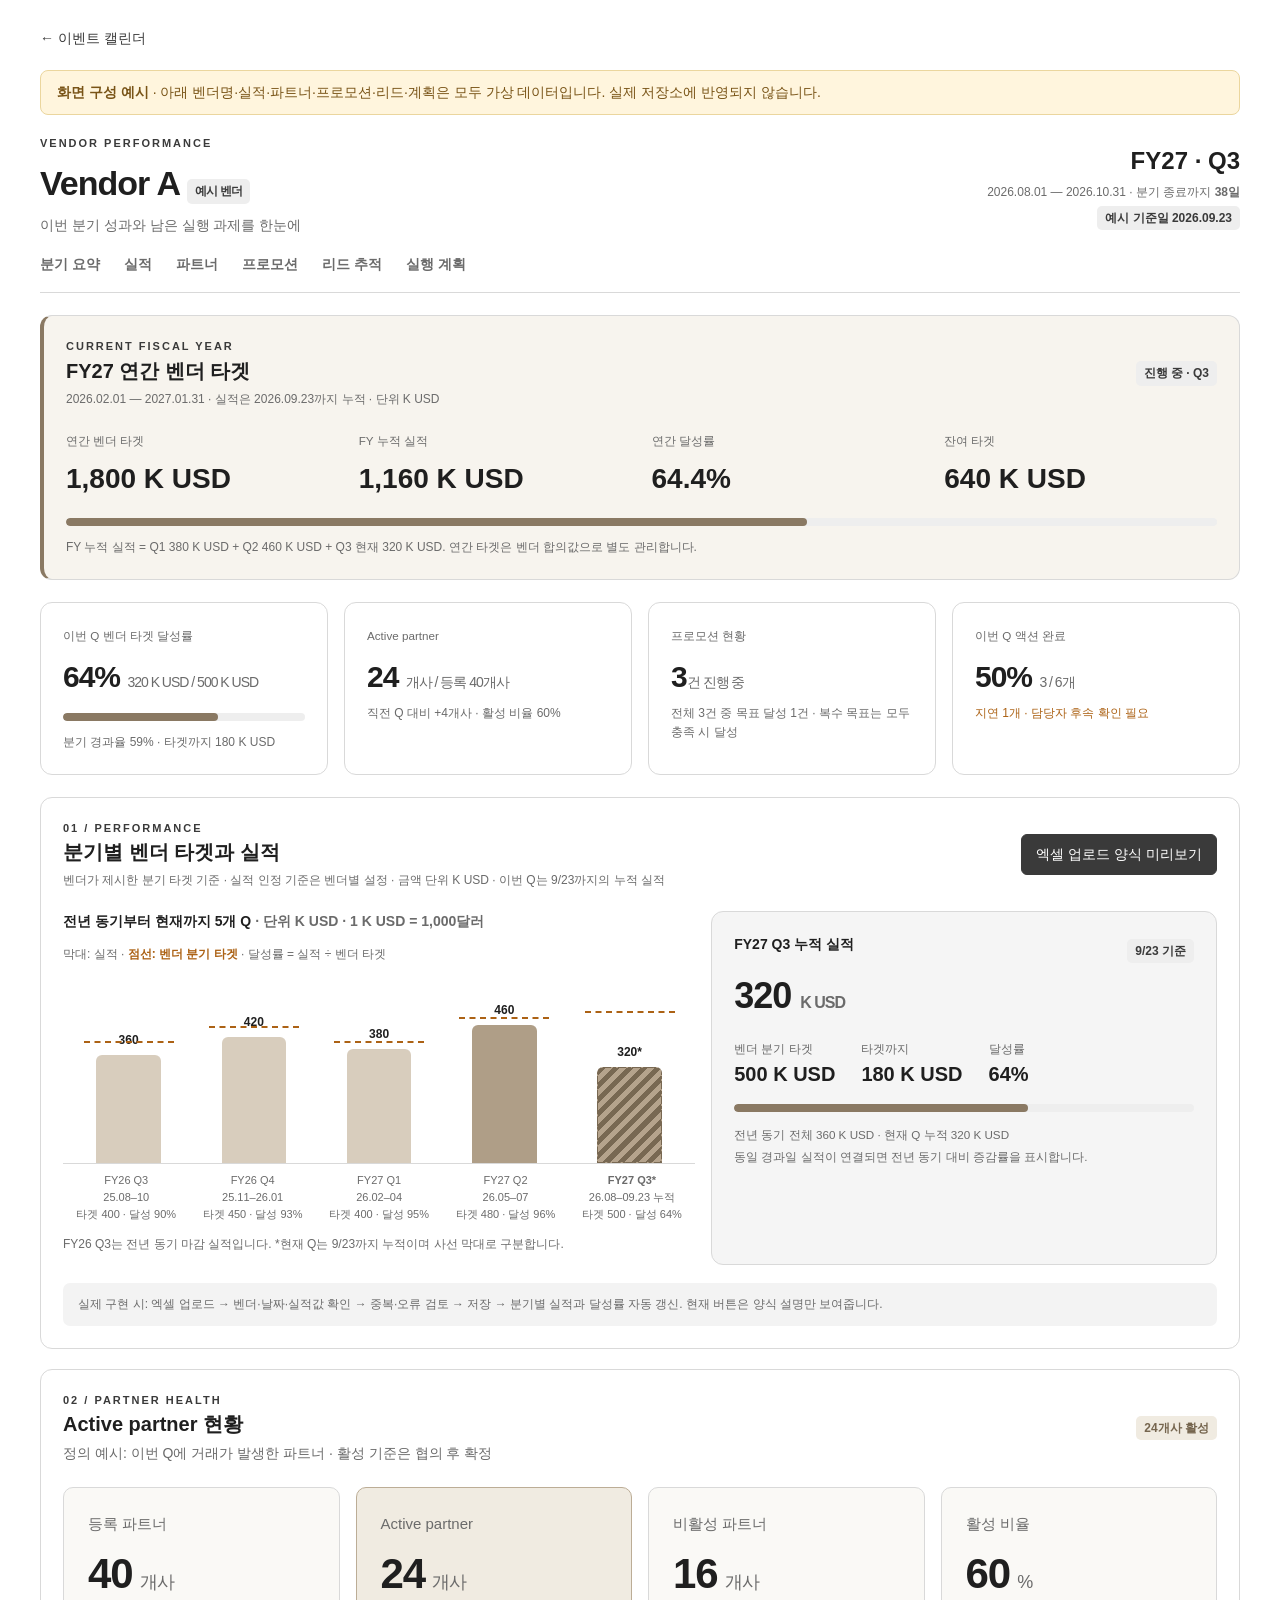
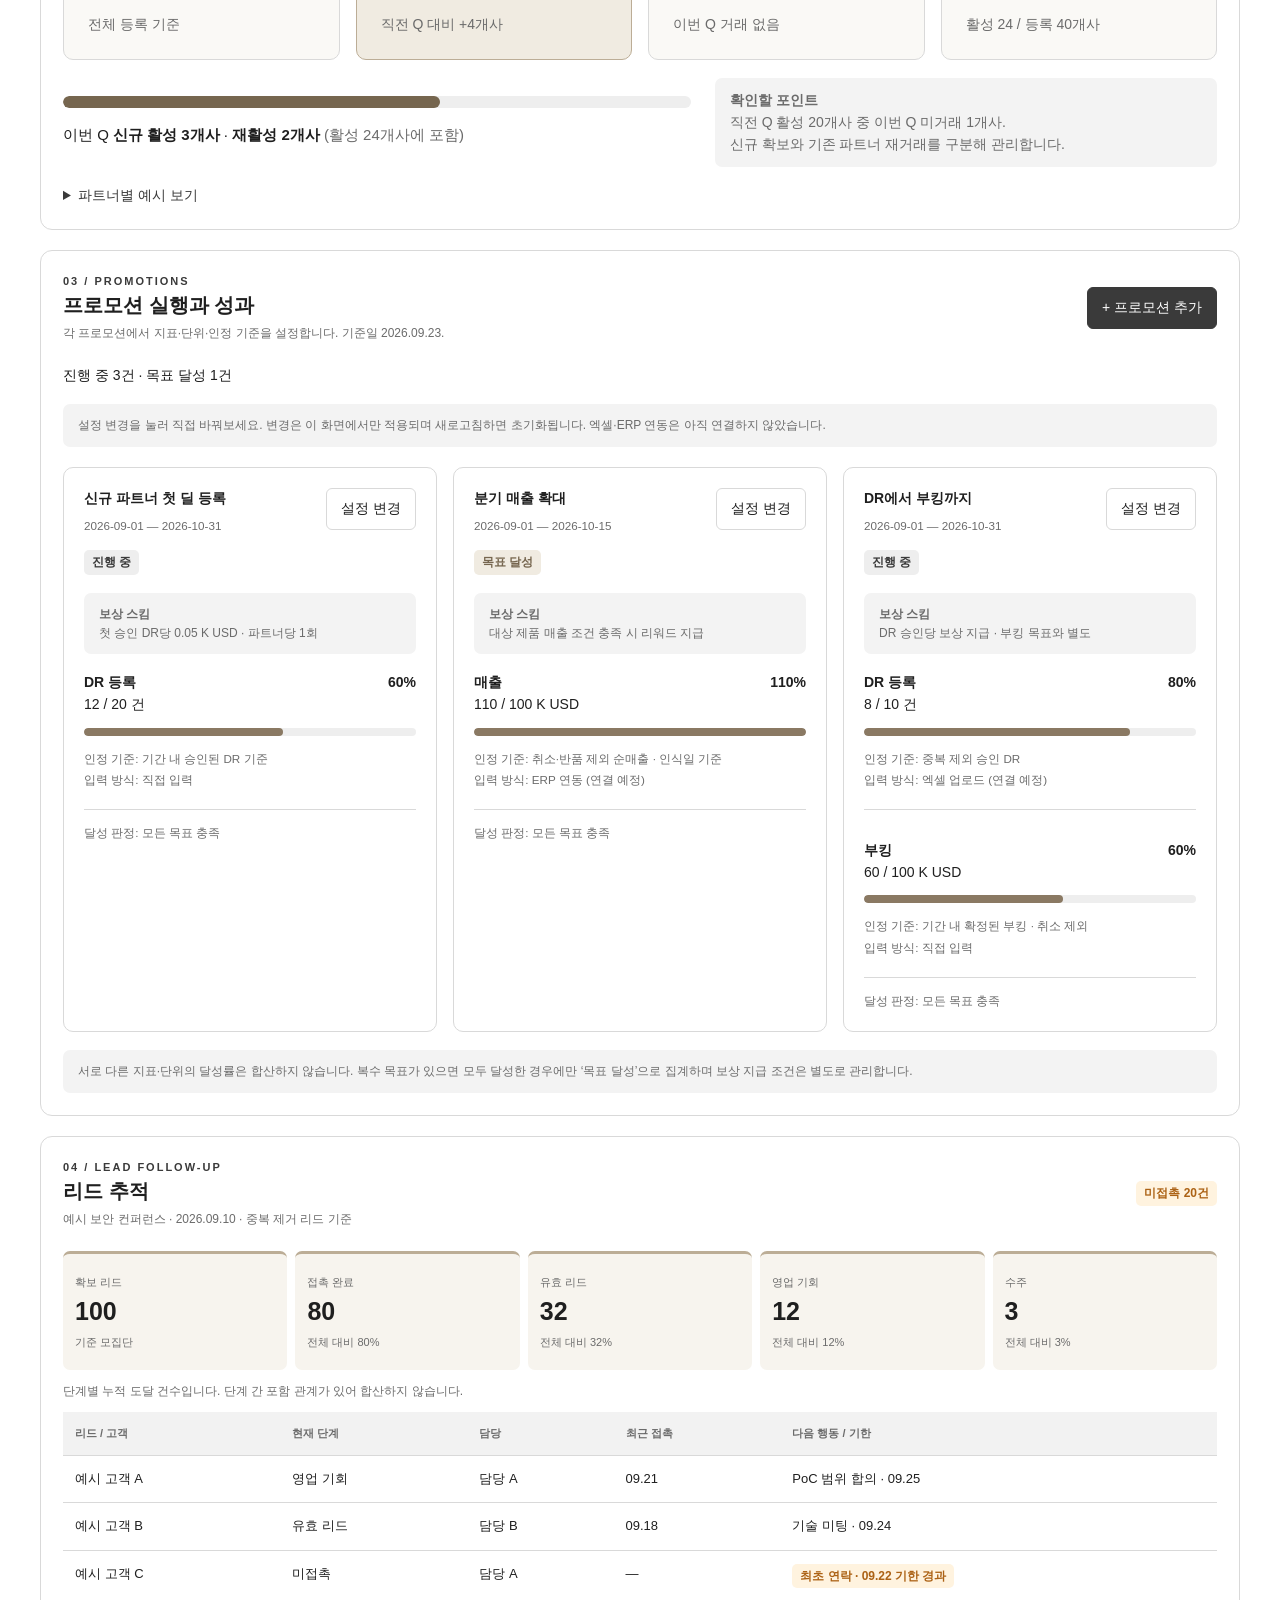
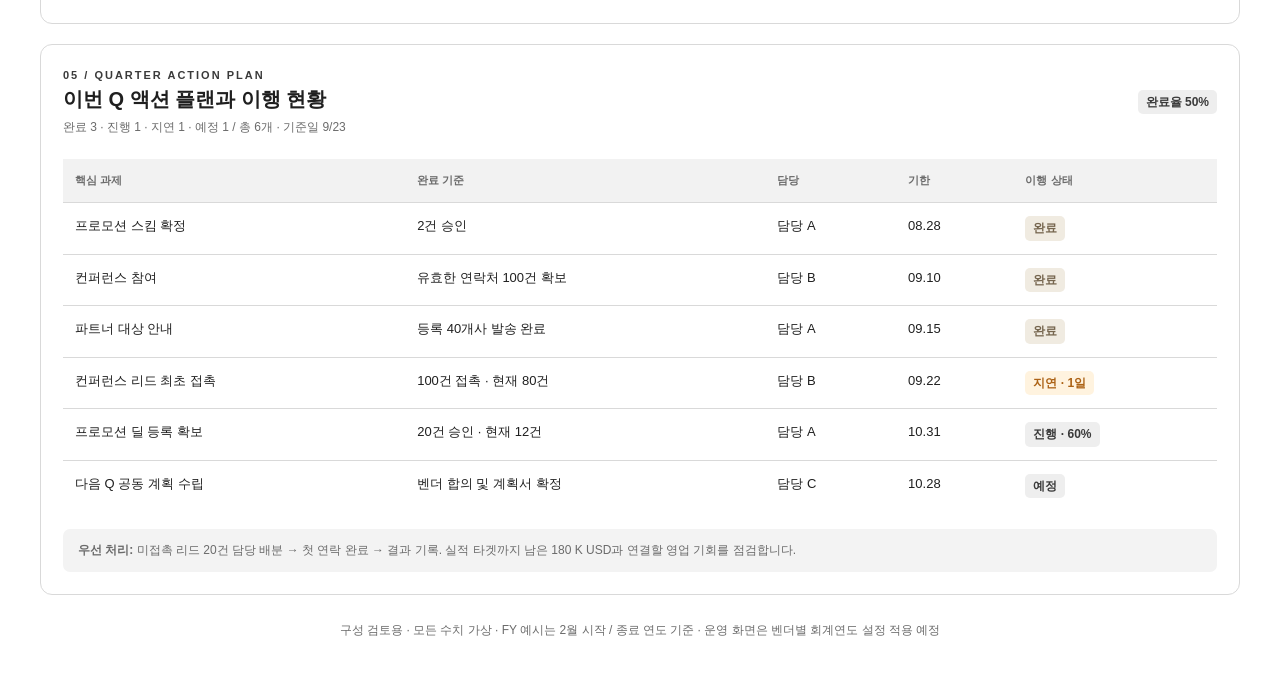
==== commit 3ce4e985: "Enlarge partner metrics and supporting text" ====
--- a/vendor-example.html
+++ b/vendor-example.html
@@ -3,13 +3,14 @@
 :root{--ink:#1f1f1f;--muted:#6b6b6b;--line:#d9d9d9;--blue:#3a3a3a;--bg:#ffffff;--green:#76664f;--orange:#ac6215}*{box-sizing:border-box}html{scroll-behavior:smooth;scroll-padding-top:80px}body{margin:0;background:var(--bg);color:var(--ink);font:14px/1.55 -apple-system,BlinkMacSystemFont,"Apple SD Gothic Neo","Malgun Gothic",sans-serif}.shell{width:100%;margin:0;padding:28px 40px 60px}a{color:var(--blue);text-decoration:none}button{font:inherit;cursor:pointer}.sample{background:#fff5dd;border:1px solid #ebd69e;border-radius:8px;padding:11px 16px;margin:20px 0;color:#795417}.eyebrow{letter-spacing:2px;font-size:11px;font-weight:700;color:var(--blue)}h1{font-size:34px;letter-spacing:-1px;margin:5px 0}h2{font-size:20px;margin:0}h3{font-size:14px;margin:0 0 12px}.muted,small{color:var(--muted)}.head,.section-head,.row{display:flex;align-items:center;justify-content:space-between;gap:16px}.tag{display:inline-block;border-radius:5px;padding:3px 8px;background:#eeeeee;color:var(--blue);font-size:12px;font-weight:600}.warn{background:#fff3df;color:var(--orange)}.good{background:#f0ebe1;color:var(--green)}nav{position:sticky;top:0;z-index:3;display:flex;gap:24px;backdrop-filter:blur(16px);background:rgba(255,255,255,.96);padding:17px 0;border-bottom:1px solid var(--line);overflow:auto;white-space:nowrap}nav a{font-weight:600;color:var(--muted)}.grid{display:grid;gap:16px}.annual{margin-top:22px;border-left:4px solid #8a7963;background:#f7f4ee}.annual-metrics{display:grid;grid-template-columns:repeat(4,1fr);gap:20px;margin-top:18px}.annual-metrics strong{display:block;font-size:28px;margin-top:5px}.annual .progress{margin-top:18px}.kpis{grid-template-columns:repeat(4,1fr);margin:22px 0}.card,section{background:white;border:1px solid var(--line);border-radius:12px;padding:22px}.kpis .num{font-size:30px;font-weight:750;margin:8px 0 3px;letter-spacing:-1px}.num em{font-size:14px;font-style:normal;font-weight:500;color:var(--muted)}.kpis p{margin:0;color:var(--muted);font-size:12px}section{margin:20px 0}.section-head{margin-bottom:22px}.section-head p{margin:3px 0 0;color:var(--muted);font-size:12px}.btn{border:1px solid #d9d9d9;border-radius:6px;padding:9px 14px;background:white;color:var(--ink)}.btn.primary{background:var(--blue);color:white;border-color:var(--blue)}.two{grid-template-columns:1.25fr 1fr}.progress{height:8px;background:#eeeeee;border-radius:6px;margin:12px 0;overflow:hidden}.progress span{display:block;height:100%;background:#8a7963;border-radius:6px}.note{background:#f3f3f3;border-radius:7px;padding:12px 15px;margin-top:18px;font-size:12px;color:var(--muted)}.bars{height:180px;display:flex;align-items:flex-end;justify-content:space-around;gap:18px;border-bottom:1px solid var(--line);margin:20px 0 0;padding:0 12px}.baritem{position:relative;width:18%;text-align:center;font-size:12px}.baritem b{display:block;margin-bottom:5px}.bar{background:#d8cdbd;width:60%;max-width:75px;margin:auto;border-radius:6px 6px 0 0}.bar.last{background:#af9e87}.bar.current{background:repeating-linear-gradient(135deg,#786852 0,#786852 5px,#b5a38c 5px,#b5a38c 10px);border:1px dashed #786852}.target-line{position:absolute;left:8%;right:8%;border-top:2px dashed #ac6215;pointer-events:none}.chart-key{font-size:12px;color:var(--muted);margin-top:10px}.chart-key b{color:#ac6215}.barlabels{display:flex;justify-content:space-around;text-align:center;font-size:11px;margin-top:8px;color:var(--muted)}.barlabels span{width:20%}.big{font-size:36px;letter-spacing:-1px;font-weight:750}.kv{display:flex;gap:26px;margin:14px 0}.kv b{display:block;font-size:20px}.scroll{overflow:auto}table{border-collapse:collapse;width:100%;font-size:13px;text-align:left;min-width:660px}th{font-size:11px;color:var(--muted);background:#f2f2f2;font-weight:600}th,td{padding:13px 12px;border-bottom:1px solid var(--line);vertical-align:top}tr:last-child td{border-bottom:0}td small{display:block;margin-top:3px}.funnel{grid-template-columns:repeat(5,1fr);gap:8px}.stage{padding:17px 12px;background:#f7f4ee;border-radius:7px;border-top:3px solid #bcad96}.stage b{font-size:25px;display:block}.stage small{font-size:11px}.plan{grid-template-columns:1fr 1fr 1fr}.plan .card{padding:17px;background:#fafafa}.plan p{font-size:13px}.plan strong{display:block;margin:12px 0}.foot{font-size:12px;color:var(--muted);text-align:center;margin-top:26px}.quarter{min-width:245px;text-align:right}.quarter b{font-size:24px}.quarter p{margin:4px 0;font-size:12px;color:var(--muted)}dialog{border:0;border-radius:14px;max-width:640px;width:calc(100% - 32px);padding:26px;box-shadow:0 20px 70px #1f1f1f44}dialog::backdrop{background:#1f1f1f66}dialog table{min-width:450px}dialog p{color:var(--muted)}details summary{cursor:pointer;color:var(--blue);font-size:12px;margin-top:18px}:focus-visible{outline:3px solid #888888;outline-offset:3px}
 @media(max-width:700px){.annual-metrics{grid-template-columns:repeat(2,1fr);gap:14px}.annual-metrics strong{font-size:23px}.shell{padding:18px 16px 40px}.head{align-items:flex-start;flex-direction:column}.quarter{text-align:left}.kpis{grid-template-columns:repeat(2,1fr)}.two,.plan{grid-template-columns:1fr}.funnel{grid-template-columns:repeat(2,1fr)}.section-head{align-items:flex-start;flex-wrap:wrap}h1{font-size:28px}.card,section{padding:17px}.kpis .num{font-size:25px}nav{gap:20px}.barlabels{font-size:10px}}
 .promo-cards{display:grid;grid-template-columns:repeat(3,minmax(0,1fr));gap:16px;margin-top:20px}.promo-card{border:1px solid var(--line);border-radius:10px;padding:20px}.promo-card .row{align-items:flex-start;flex-wrap:wrap}.promo-card h3{margin-bottom:5px}.metric{padding:18px 0;border-bottom:1px solid var(--line);margin-bottom:12px}.metric small{overflow-wrap:anywhere}#promoEditor{max-width:800px;max-height:90vh;overflow:auto}.form-grid{display:grid;grid-template-columns:repeat(2,minmax(0,1fr));gap:12px}.form-grid label{display:grid;gap:5px;font-size:13px}.form-grid input,.form-grid select,.form-grid textarea{width:100%;min-width:0;font:inherit;padding:9px;border:1px solid #bbb;border-radius:5px}.wide{grid-column:1/-1}.goal-form{margin:18px 0;border:1px solid var(--line);border-radius:8px;padding:16px}.remove-goal{margin-top:12px}#promoError{color:#9a1b1b}.editor-actions{display:flex;gap:12px;justify-content:space-between;margin-top:18px}@media(max-width:1000px){.promo-cards{grid-template-columns:1fr}}@media(max-width:600px){.form-grid{grid-template-columns:1fr}}
+.partner-stats{display:grid;grid-template-columns:repeat(4,minmax(0,1fr));gap:16px}.partner-stat{padding:24px;border:1px solid var(--line);border-radius:10px;background:#faf9f6}.partner-stat.active{background:#f0ebe1;border-color:#bcad96}.partner-stat>span{font-size:15px;color:var(--muted)}.partner-stat strong{display:block;font-size:42px;line-height:1.2;margin:14px 0;letter-spacing:-1px}.partner-stat strong small{font-size:18px;margin-left:7px;font-weight:500}.partner-stat p{font-size:14px;margin:0;color:var(--muted)}.partner-followup{display:grid;grid-template-columns:1.25fr 1fr;gap:24px;margin-top:18px;align-items:center}.partner-followup p{font-size:15px}.partner-followup .progress{height:12px}.partner-followup .note{font-size:14px;margin:0}#partners .section-head p,#partners summary{font-size:14px}@media(max-width:700px){.partner-stats{grid-template-columns:repeat(2,minmax(0,1fr));gap:10px}.partner-stat{padding:16px}.partner-stat strong{font-size:34px}.partner-followup{grid-template-columns:1fr;gap:10px}}
 </style></head><body><main class="shell">
 <a href="./">← 이벤트 캘린더</a><div class="sample"><strong>화면 구성 예시</strong> · 아래 벤더명·실적·파트너·프로모션·리드·계획은 모두 가상 데이터입니다. 실제 저장소에 반영되지 않습니다.</div>
 <header class="head"><div><div class="eyebrow">VENDOR PERFORMANCE</div><h1>Vendor A <span class="tag">예시 벤더</span></h1><div class="muted">이번 분기 성과와 남은 실행 과제를 한눈에</div></div><div class="quarter"><b>FY27 · Q3</b><p>2026.08.01 — 2026.10.31 · 분기 종료까지 <strong>38일</strong></p><span class="tag">예시 기준일 2026.09.23</span></div></header>
 <nav aria-label="상세 영역"><a href="#overview">분기 요약</a><a href="#sales">실적</a><a href="#partners">파트너</a><a href="#promotions">프로모션</a><a href="#leads">리드 추적</a><a href="#actions">실행 계획</a></nav>
 <section id="overview" class="annual" aria-label="현재 FY 연간 타겟"><div class="section-head"><div><div class="eyebrow">CURRENT FISCAL YEAR</div><h2>FY27 연간 벤더 타겟</h2><p>2026.02.01 — 2027.01.31 · 실적은 2026.09.23까지 누적 · 단위 K USD</p></div><span class="tag">진행 중 · Q3</span></div><div class="annual-metrics"><div><small>연간 벤더 타겟</small><strong>1,800 K USD</strong></div><div><small>FY 누적 실적</small><strong>1,160 K USD</strong></div><div><small>연간 달성률</small><strong>64.4%</strong></div><div><small>잔여 타겟</small><strong>640 K USD</strong></div></div><div class="progress" aria-label="연간 타겟 달성률 64.4%"><span style="width:64.4%"></span></div><p class="muted" style="font-size:12px;margin-bottom:0">FY 누적 실적 = Q1 380 K USD + Q2 460 K USD + Q3 현재 320 K USD. 연간 타겟은 벤더 합의값으로 별도 관리합니다.</p></section><div class="grid kpis"><div class="card"><small>이번 Q 벤더 타겟 달성률</small><div class="num">64% <em>320 K USD / 500 K USD</em></div><div class="progress"><span style="width:64%"></span></div><p>분기 경과율 59% · 타겟까지 180 K USD</p></div><div class="card"><small>Active partner</small><div class="num">24 <em>개사 / 등록 40개사</em></div><p>직전 Q 대비 +4개사 · 활성 비율 60%</p></div><div class="card" id="promoSummary"></div><div class="card"><small>이번 Q 액션 완료</small><div class="num">50% <em>3 / 6개</em></div><p style="color:var(--orange)">지연 1개 · 담당자 후속 확인 필요</p></div></div>
 <section id="sales"><div class="section-head"><div><div class="eyebrow">01 / PERFORMANCE</div><h2>분기별 벤더 타겟과 실적</h2><p>벤더가 제시한 분기 타겟 기준 · 실적 인정 기준은 벤더별 설정 · 금액 단위 K USD · 이번 Q는 9/23까지의 누적 실적</p></div><button class="btn primary" id="uploadGuide">엑셀 업로드 양식 미리보기</button></div><div class="grid two"><div><h3>전년 동기부터 현재까지 5개 Q <span class="muted">· 단위 K USD · 1 K USD = 1,000달러</span></h3><div class="chart-key">막대: 실적 · <b>점선: 벤더 분기 타겟</b> · 달성률 = 실적 ÷ 벤더 타겟</div><div class="bars" aria-label="FY26 Q3 360 K USD, FY26 Q4 420 K USD, FY27 Q1 380 K USD, FY27 Q2 460 K USD, FY27 Q3 진행 중 누적 320 K USD"><div class="baritem"><span class="target-line" style="bottom:120px" title="벤더 타겟 400 K USD"></span><b>360</b><div class="bar" style="height:108px"></div></div><div class="baritem"><span class="target-line" style="bottom:135px" title="벤더 타겟 450 K USD"></span><b>420</b><div class="bar" style="height:126px"></div></div><div class="baritem"><span class="target-line" style="bottom:120px" title="벤더 타겟 400 K USD"></span><b>380</b><div class="bar" style="height:114px"></div></div><div class="baritem"><span class="target-line" style="bottom:144px" title="벤더 타겟 480 K USD"></span><b>460</b><div class="bar last" style="height:138px"></div></div><div class="baritem"><span class="target-line" style="bottom:150px" title="벤더 타겟 500 K USD"></span><b>320*</b><div class="bar current" style="height:96px"></div></div></div><div class="barlabels"><span>FY26 Q3<br>25.08–10<br>타겟 400 · 달성 90%</span><span>FY26 Q4<br>25.11–26.01<br>타겟 450 · 달성 93%</span><span>FY27 Q1<br>26.02–04<br>타겟 400 · 달성 95%</span><span>FY27 Q2<br>26.05–07<br>타겟 480 · 달성 96%</span><span><b>FY27 Q3*</b><br>26.08–09.23 누적<br>타겟 500 · 달성 64%</span></div><p class="muted" style="font-size:12px">FY26 Q3는 전년 동기 마감 실적입니다. *현재 Q는 9/23까지 누적이며 사선 막대로 구분합니다.</p></div><div class="card" style="background:#f5f5f5"><div class="row"><h3>FY27 Q3 누적 실적</h3><span class="tag">9/23 기준</span></div><div class="big">320 <small style="font-size:16px">K USD</small></div><div class="kv"><div><small>벤더 분기 타겟</small><b>500 K USD</b></div><div><small>타겟까지</small><b>180 K USD</b></div><div><small>달성률</small><b>64%</b></div></div><div class="progress"><span style="width:64%"></span></div><small>전년 동기 전체 360 K USD · 현재 Q 누적 320 K USD<br>동일 경과일 실적이 연결되면 전년 동기 대비 증감률을 표시합니다.</small></div></div><div class="note">실제 구현 시: 엑셀 업로드 → 벤더·날짜·실적값 확인 → 중복·오류 검토 → 저장 → 분기별 실적과 달성률 자동 갱신. 현재 버튼은 양식 설명만 보여줍니다.</div></section>
-<section id="partners"><div class="section-head"><div><div class="eyebrow">02 / PARTNER HEALTH</div><h2>Active partner 현황</h2><p>정의 예시: 이번 Q에 거래가 발생한 파트너 · 활성 기준은 협의 후 확정</p></div><span class="tag good">24개사 활성</span></div><div class="grid two"><div><div class="kv"><div><small>등록</small><b>40개사</b></div><div><small>활성</small><b>24개사</b></div><div><small>비활성</small><b>16개사</b></div></div><div class="progress"><span style="width:60%;background:var(--green)"></span></div><small>이번 Q 신규 활성 3개사 · 재활성 2개사 (활성 24개사에 포함)</small></div><div class="note" style="margin:0"><b>확인할 포인트</b><br>직전 Q 활성 20개사 중 이번 Q 미거래 1개사.<br>신규 확보와 기존 파트너 재거래를 구분해 관리합니다.</div></div><details><summary>파트너별 예시 보기</summary><div class="scroll"><table><thead><tr><th>파트너</th><th>이번 Q 실적</th><th>마지막 거래</th><th>구분</th></tr></thead><tbody><tr><td>예시 파트너 A</td><td>80 K USD</td><td>09.19</td><td>기존 활성</td></tr><tr><td>예시 파트너 B</td><td>20 K USD</td><td>09.17</td><td>신규 활성</td></tr><tr><td>예시 파트너 C</td><td>0 K USD</td><td>06.28</td><td>이번 Q 미거래</td></tr></tbody></table></div></details></section>
+<section id="partners"><div class="section-head"><div><div class="eyebrow">02 / PARTNER HEALTH</div><h2>Active partner 현황</h2><p>정의 예시: 이번 Q에 거래가 발생한 파트너 · 활성 기준은 협의 후 확정</p></div><span class="tag good">24개사 활성</span></div><div class="partner-stats"><div class="partner-stat"><span>등록 파트너</span><strong>40<small>개사</small></strong><p>전체 등록 기준</p></div><div class="partner-stat active"><span>Active partner</span><strong>24<small>개사</small></strong><p>직전 Q 대비 +4개사</p></div><div class="partner-stat"><span>비활성 파트너</span><strong>16<small>개사</small></strong><p>이번 Q 거래 없음</p></div><div class="partner-stat"><span>활성 비율</span><strong>60<small>%</small></strong><p>활성 24 / 등록 40개사</p></div></div><div class="partner-followup"><div><div class="progress"><span style="width:60%;background:var(--green)"></span></div><p>이번 Q <b>신규 활성 3개사</b> · <b>재활성 2개사</b> <span class="muted">(활성 24개사에 포함)</span></p></div><div class="note"><b>확인할 포인트</b><br>직전 Q 활성 20개사 중 이번 Q 미거래 1개사.<br>신규 확보와 기존 파트너 재거래를 구분해 관리합니다.</div></div><details><summary>파트너별 예시 보기</summary><div class="scroll"><table><thead><tr><th>파트너</th><th>이번 Q 실적</th><th>마지막 거래</th><th>구분</th></tr></thead><tbody><tr><td>예시 파트너 A</td><td>80 K USD</td><td>09.19</td><td>기존 활성</td></tr><tr><td>예시 파트너 B</td><td>20 K USD</td><td>09.17</td><td>신규 활성</td></tr><tr><td>예시 파트너 C</td><td>0 K USD</td><td>06.28</td><td>이번 Q 미거래</td></tr></tbody></table></div></details></section>
 <section id="promotions"><div class="section-head"><div><div class="eyebrow">03 / PROMOTIONS</div><h2>프로모션 실행과 성과</h2><p>각 프로모션에서 지표·단위·인정 기준을 설정합니다. 기준일 2026.09.23.</p></div><button class="btn primary" id="addPromo">+ 프로모션 추가</button></div><p id="promoCount"></p><div class="note">설정 변경을 눌러 직접 바꿔보세요. 변경은 이 화면에서만 적용되며 새로고침하면 초기화됩니다. 엑셀·ERP 연동은 아직 연결하지 않았습니다.</div><div id="promoCards" class="promo-cards"></div><p id="promoStatus" role="status" class="muted"></p><div class="note">서로 다른 지표·단위의 달성률은 합산하지 않습니다. 복수 목표가 있으면 모두 달성한 경우에만 ‘목표 달성’으로 집계하며 보상 지급 조건은 별도로 관리합니다.</div></section><section id="leads"><div class="section-head"><div><div class="eyebrow">04 / LEAD FOLLOW-UP</div><h2>리드 추적</h2><p>예시 보안 컨퍼런스 · 2026.09.10 · 중복 제거 리드 기준</p></div><span class="tag warn">미접촉 20건</span></div><div class="grid funnel"><div class="stage"><small>확보 리드</small><b>100</b><small>기준 모집단</small></div><div class="stage"><small>접촉 완료</small><b>80</b><small>전체 대비 80%</small></div><div class="stage"><small>유효 리드</small><b>32</b><small>전체 대비 32%</small></div><div class="stage"><small>영업 기회</small><b>12</b><small>전체 대비 12%</small></div><div class="stage"><small>수주</small><b>3</b><small>전체 대비 3%</small></div></div><p class="muted" style="font-size:12px">단계별 누적 도달 건수입니다. 단계 간 포함 관계가 있어 합산하지 않습니다.</p><div class="scroll"><table><thead><tr><th>리드 / 고객</th><th>현재 단계</th><th>담당</th><th>최근 접촉</th><th>다음 행동 / 기한</th></tr></thead><tbody><tr><td>예시 고객 A</td><td>영업 기회</td><td>담당 A</td><td>09.21</td><td>PoC 범위 합의 · 09.25</td></tr><tr><td>예시 고객 B</td><td>유효 리드</td><td>담당 B</td><td>09.18</td><td>기술 미팅 · 09.24</td></tr><tr><td>예시 고객 C</td><td>미접촉</td><td>담당 A</td><td>—</td><td><span class="tag warn">최초 연락 · 09.22 기한 경과</span></td></tr></tbody></table></div></section>
 <section id="actions"><div class="section-head"><div><div class="eyebrow">05 / QUARTER ACTION PLAN</div><h2>이번 Q 액션 플랜과 이행 현황</h2><p>완료 3 · 진행 1 · 지연 1 · 예정 1 / 총 6개 · 기준일 9/23</p></div><span class="tag">완료율 50%</span></div><div class="scroll"><table><thead><tr><th>핵심 과제</th><th>완료 기준</th><th>담당</th><th>기한</th><th>이행 상태</th></tr></thead><tbody><tr><td>프로모션 스킴 확정</td><td>2건 승인</td><td>담당 A</td><td>08.28</td><td><span class="tag good">완료</span></td></tr><tr><td>컨퍼런스 참여</td><td>유효한 연락처 100건 확보</td><td>담당 B</td><td>09.10</td><td><span class="tag good">완료</span></td></tr><tr><td>파트너 대상 안내</td><td>등록 40개사 발송 완료</td><td>담당 A</td><td>09.15</td><td><span class="tag good">완료</span></td></tr><tr><td>컨퍼런스 리드 최초 접촉</td><td>100건 접촉 · 현재 80건</td><td>담당 B</td><td>09.22</td><td><span class="tag warn">지연 · 1일</span></td></tr><tr><td>프로모션 딜 등록 확보</td><td>20건 승인 · 현재 12건</td><td>담당 A</td><td>10.31</td><td><span class="tag">진행 · 60%</span></td></tr><tr><td>다음 Q 공동 계획 수립</td><td>벤더 합의 및 계획서 확정</td><td>담당 C</td><td>10.28</td><td><span class="tag">예정</span></td></tr></tbody></table></div><div class="note"><b>우선 처리:</b> 미접촉 리드 20건 담당 배분 → 첫 연락 완료 → 결과 기록. 실적 타겟까지 남은 180 K USD과 연결할 영업 기회를 점검합니다.</div></section>
 <div class="foot">구성 검토용 · 모든 수치 가상 · FY 예시는 2월 시작 / 종료 연도 기준 · 운영 화면은 벤더별 회계연도 설정 적용 예정</div>
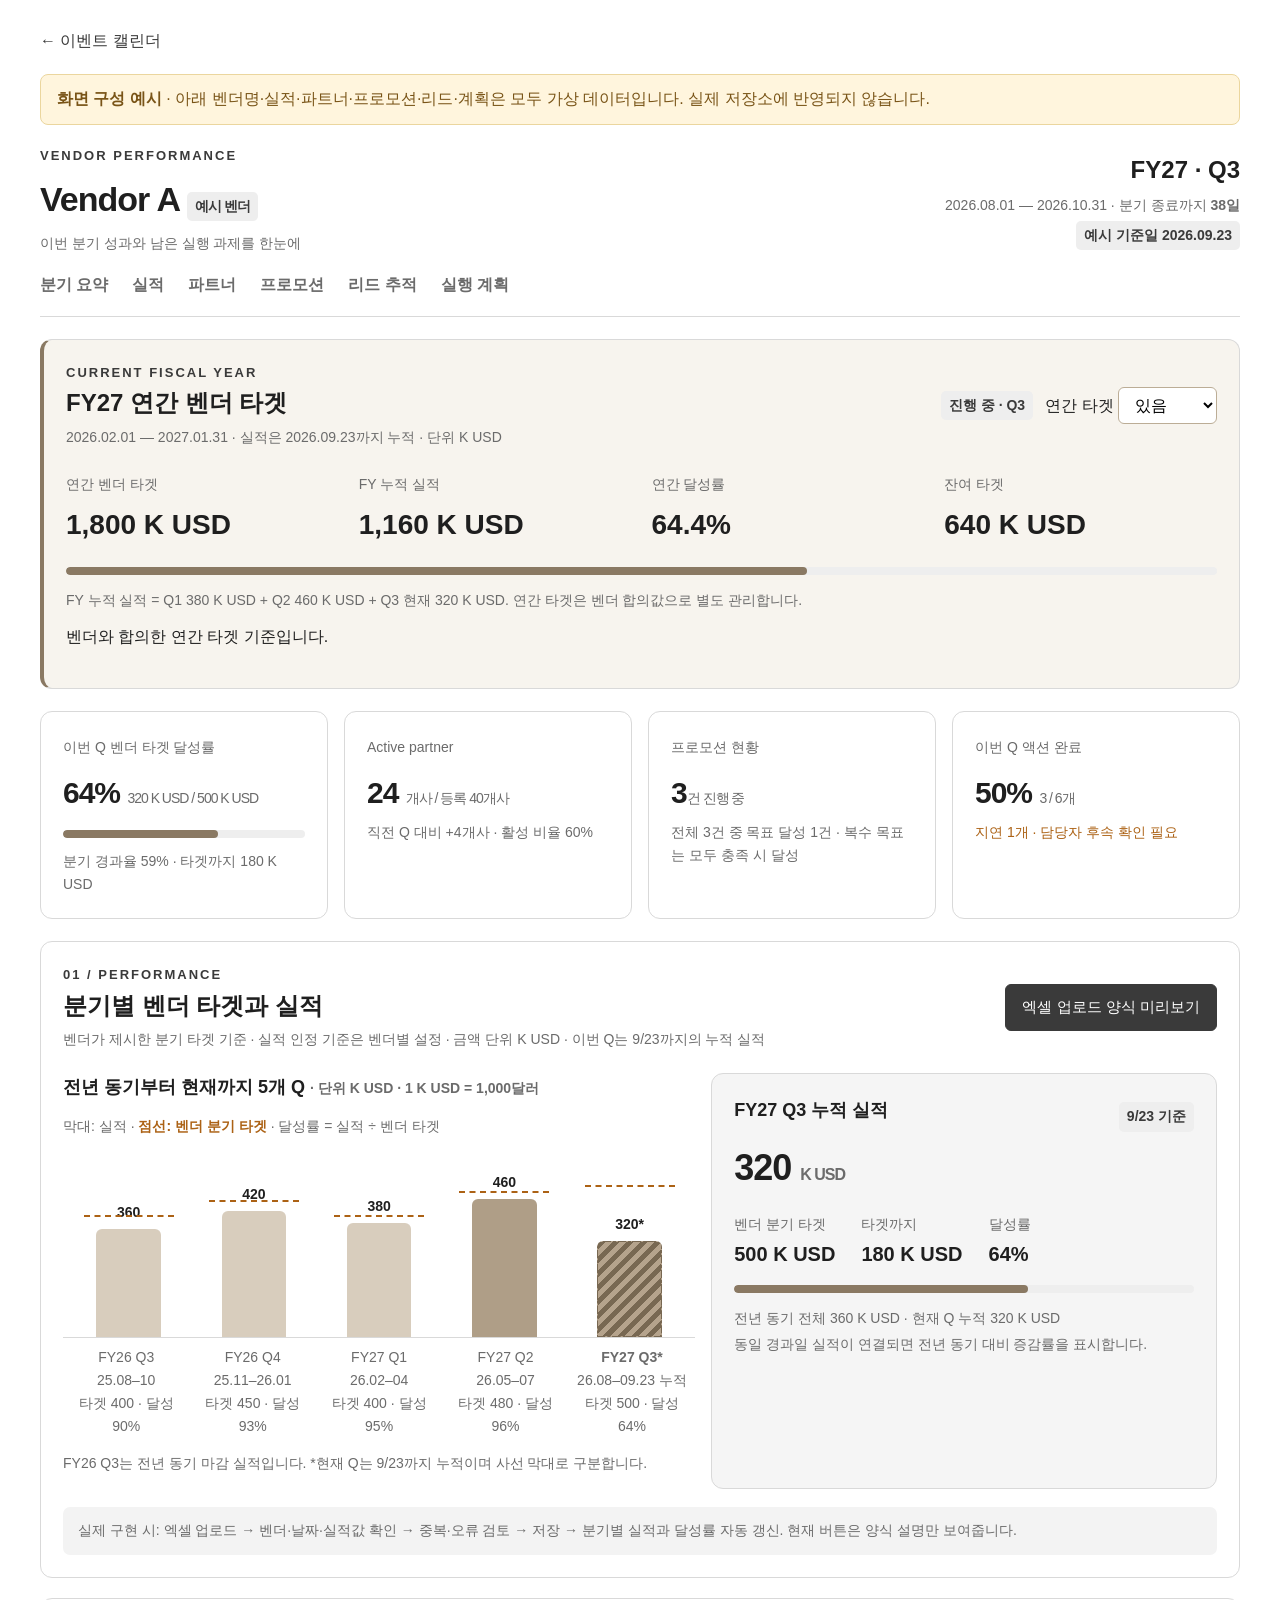
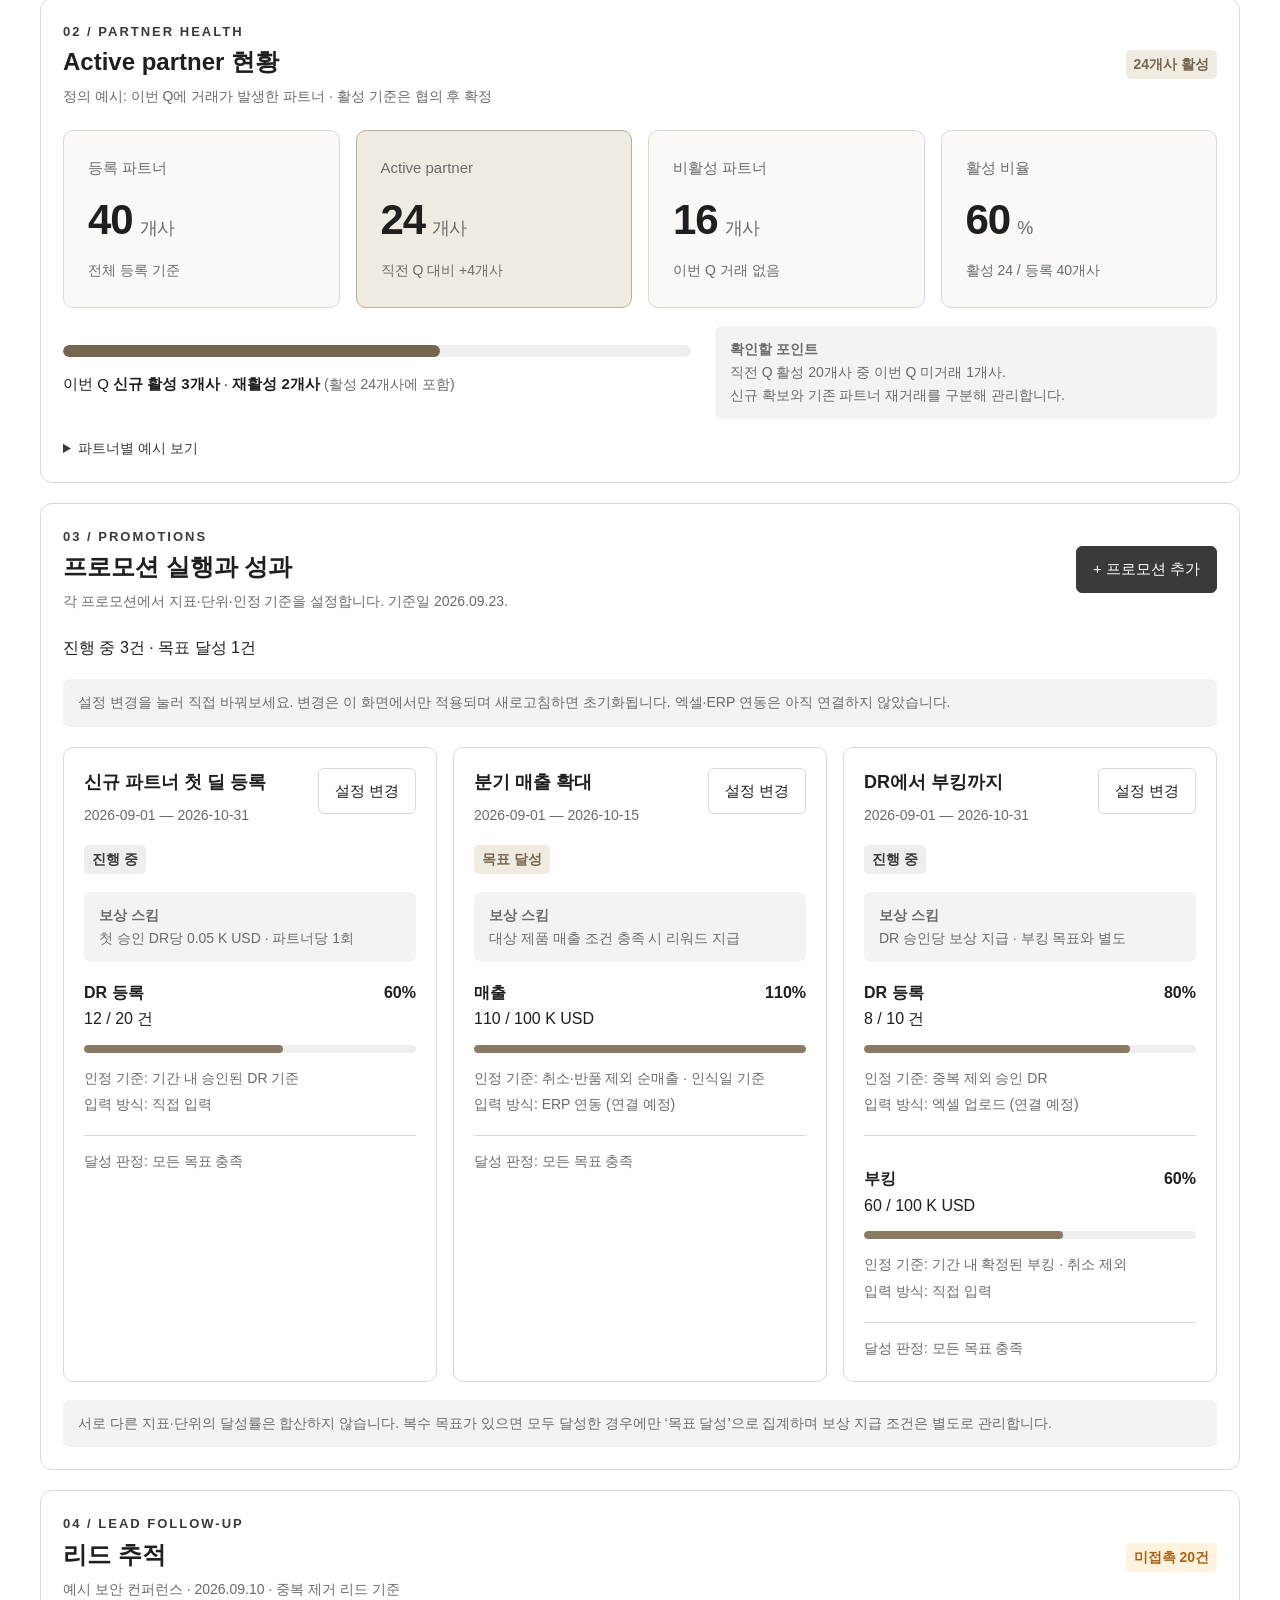
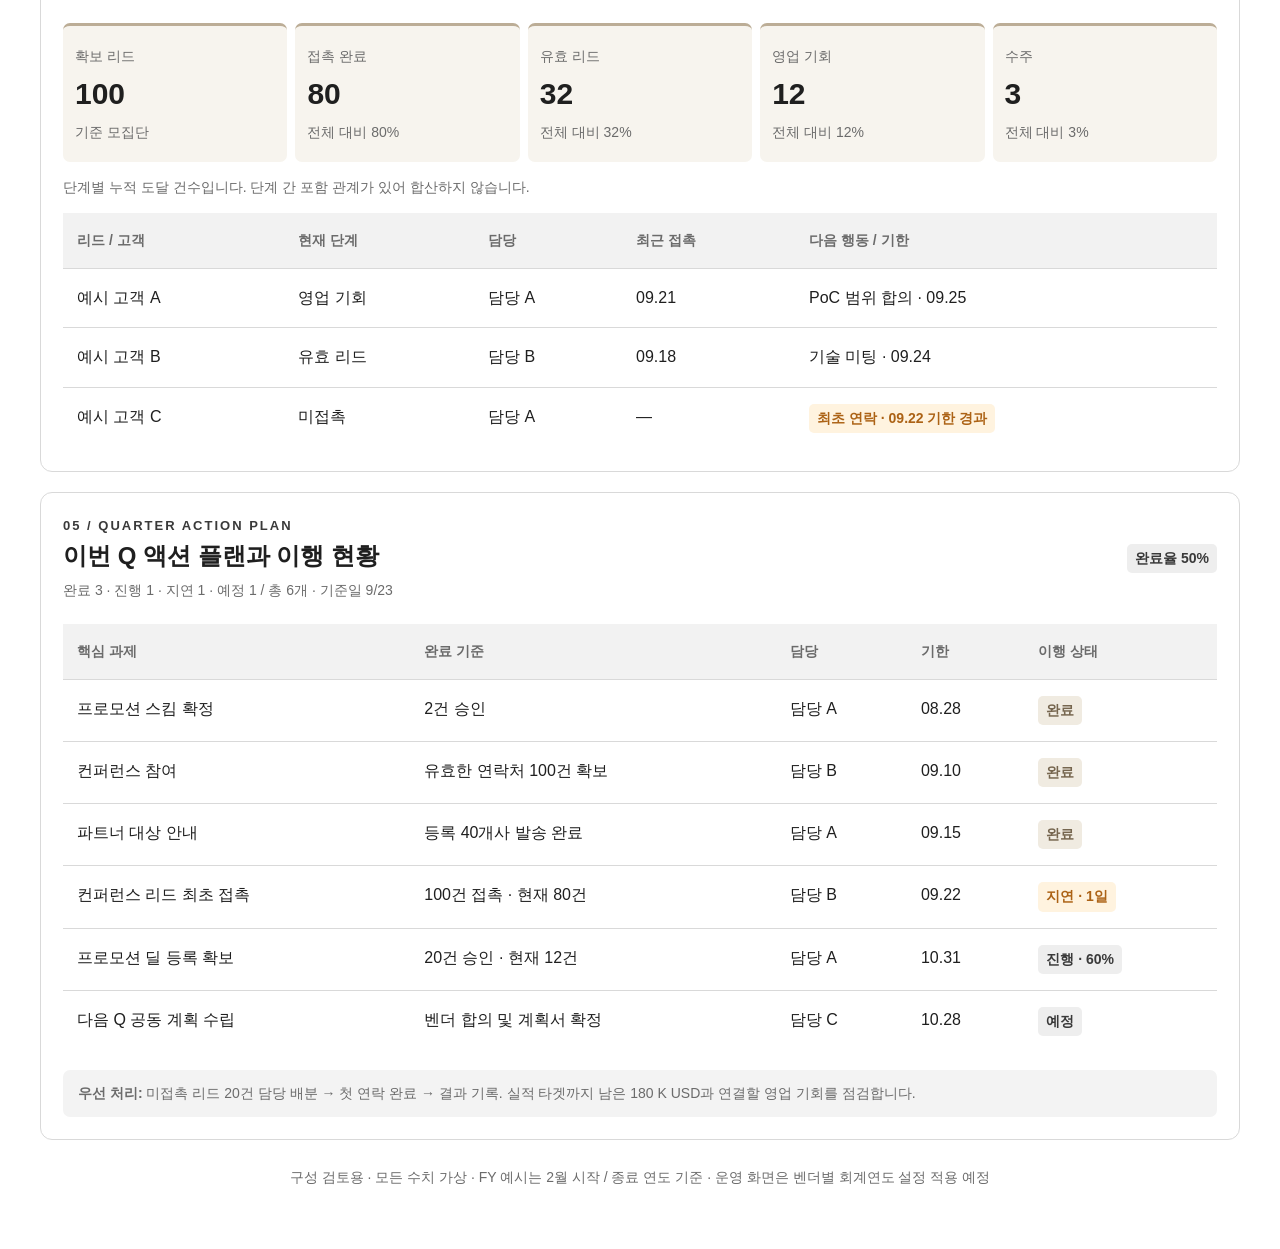
==== commit 75af1613: "Improve dashboard typography and support optional annual targets" ====
--- a/vendor-example.html
+++ b/vendor-example.html
@@ -4,16 +4,22 @@
 @media(max-width:700px){.annual-metrics{grid-template-columns:repeat(2,1fr);gap:14px}.annual-metrics strong{font-size:23px}.shell{padding:18px 16px 40px}.head{align-items:flex-start;flex-direction:column}.quarter{text-align:left}.kpis{grid-template-columns:repeat(2,1fr)}.two,.plan{grid-template-columns:1fr}.funnel{grid-template-columns:repeat(2,1fr)}.section-head{align-items:flex-start;flex-wrap:wrap}h1{font-size:28px}.card,section{padding:17px}.kpis .num{font-size:25px}nav{gap:20px}.barlabels{font-size:10px}}
 .promo-cards{display:grid;grid-template-columns:repeat(3,minmax(0,1fr));gap:16px;margin-top:20px}.promo-card{border:1px solid var(--line);border-radius:10px;padding:20px}.promo-card .row{align-items:flex-start;flex-wrap:wrap}.promo-card h3{margin-bottom:5px}.metric{padding:18px 0;border-bottom:1px solid var(--line);margin-bottom:12px}.metric small{overflow-wrap:anywhere}#promoEditor{max-width:800px;max-height:90vh;overflow:auto}.form-grid{display:grid;grid-template-columns:repeat(2,minmax(0,1fr));gap:12px}.form-grid label{display:grid;gap:5px;font-size:13px}.form-grid input,.form-grid select,.form-grid textarea{width:100%;min-width:0;font:inherit;padding:9px;border:1px solid #bbb;border-radius:5px}.wide{grid-column:1/-1}.goal-form{margin:18px 0;border:1px solid var(--line);border-radius:8px;padding:16px}.remove-goal{margin-top:12px}#promoError{color:#9a1b1b}.editor-actions{display:flex;gap:12px;justify-content:space-between;margin-top:18px}@media(max-width:1000px){.promo-cards{grid-template-columns:1fr}}@media(max-width:600px){.form-grid{grid-template-columns:1fr}}
 .partner-stats{display:grid;grid-template-columns:repeat(4,minmax(0,1fr));gap:16px}.partner-stat{padding:24px;border:1px solid var(--line);border-radius:10px;background:#faf9f6}.partner-stat.active{background:#f0ebe1;border-color:#bcad96}.partner-stat>span{font-size:15px;color:var(--muted)}.partner-stat strong{display:block;font-size:42px;line-height:1.2;margin:14px 0;letter-spacing:-1px}.partner-stat strong small{font-size:18px;margin-left:7px;font-weight:500}.partner-stat p{font-size:14px;margin:0;color:var(--muted)}.partner-followup{display:grid;grid-template-columns:1.25fr 1fr;gap:24px;margin-top:18px;align-items:center}.partner-followup p{font-size:15px}.partner-followup .progress{height:12px}.partner-followup .note{font-size:14px;margin:0}#partners .section-head p,#partners summary{font-size:14px}@media(max-width:700px){.partner-stats{grid-template-columns:repeat(2,minmax(0,1fr));gap:10px}.partner-stat{padding:16px}.partner-stat strong{font-size:34px}.partner-followup{grid-template-columns:1fr;gap:10px}}
+
+/* 공통 가독성: 본문 16px, 보조 설명 최소 14px */
+body{font-size:16px;line-height:1.65}small,.muted{font-size:14px}.eyebrow{font-size:13px}h2{font-size:24px}h3{font-size:18px}.tag{font-size:14px}.section-head p,.quarter p,.kpis p,.note,.foot,.chart-key,.baritem,.barlabels,details summary{font-size:14px}table{font-size:16px}th{font-size:14px}th,td{padding:16px 14px}.stage small{font-size:14px}.stage b{font-size:30px}.form-grid label{font-size:15px}.btn{font-size:15px;padding:10px 16px}.annual select{font:inherit;padding:8px 12px;border:1px solid #bcad96;border-radius:6px;background:white}.annual-controls{display:flex;gap:12px;align-items:center;flex-wrap:wrap}.annual [hidden]{display:none!important}#annualStatus{margin-top:12px;font-size:16px}.annual-metrics.no-target{grid-template-columns:1fr}
+@media(max-width:700px){body{font-size:16px}h2{font-size:22px}.barlabels{font-size:12px}.annual-metrics strong{font-size:26px}.kpis p{font-size:14px}}
 </style></head><body><main class="shell">
 <a href="./">← 이벤트 캘린더</a><div class="sample"><strong>화면 구성 예시</strong> · 아래 벤더명·실적·파트너·프로모션·리드·계획은 모두 가상 데이터입니다. 실제 저장소에 반영되지 않습니다.</div>
 <header class="head"><div><div class="eyebrow">VENDOR PERFORMANCE</div><h1>Vendor A <span class="tag">예시 벤더</span></h1><div class="muted">이번 분기 성과와 남은 실행 과제를 한눈에</div></div><div class="quarter"><b>FY27 · Q3</b><p>2026.08.01 — 2026.10.31 · 분기 종료까지 <strong>38일</strong></p><span class="tag">예시 기준일 2026.09.23</span></div></header>
 <nav aria-label="상세 영역"><a href="#overview">분기 요약</a><a href="#sales">실적</a><a href="#partners">파트너</a><a href="#promotions">프로모션</a><a href="#leads">리드 추적</a><a href="#actions">실행 계획</a></nav>
-<section id="overview" class="annual" aria-label="현재 FY 연간 타겟"><div class="section-head"><div><div class="eyebrow">CURRENT FISCAL YEAR</div><h2>FY27 연간 벤더 타겟</h2><p>2026.02.01 — 2027.01.31 · 실적은 2026.09.23까지 누적 · 단위 K USD</p></div><span class="tag">진행 중 · Q3</span></div><div class="annual-metrics"><div><small>연간 벤더 타겟</small><strong>1,800 K USD</strong></div><div><small>FY 누적 실적</small><strong>1,160 K USD</strong></div><div><small>연간 달성률</small><strong>64.4%</strong></div><div><small>잔여 타겟</small><strong>640 K USD</strong></div></div><div class="progress" aria-label="연간 타겟 달성률 64.4%"><span style="width:64.4%"></span></div><p class="muted" style="font-size:12px;margin-bottom:0">FY 누적 실적 = Q1 380 K USD + Q2 460 K USD + Q3 현재 320 K USD. 연간 타겟은 벤더 합의값으로 별도 관리합니다.</p></section><div class="grid kpis"><div class="card"><small>이번 Q 벤더 타겟 달성률</small><div class="num">64% <em>320 K USD / 500 K USD</em></div><div class="progress"><span style="width:64%"></span></div><p>분기 경과율 59% · 타겟까지 180 K USD</p></div><div class="card"><small>Active partner</small><div class="num">24 <em>개사 / 등록 40개사</em></div><p>직전 Q 대비 +4개사 · 활성 비율 60%</p></div><div class="card" id="promoSummary"></div><div class="card"><small>이번 Q 액션 완료</small><div class="num">50% <em>3 / 6개</em></div><p style="color:var(--orange)">지연 1개 · 담당자 후속 확인 필요</p></div></div>
-<section id="sales"><div class="section-head"><div><div class="eyebrow">01 / PERFORMANCE</div><h2>분기별 벤더 타겟과 실적</h2><p>벤더가 제시한 분기 타겟 기준 · 실적 인정 기준은 벤더별 설정 · 금액 단위 K USD · 이번 Q는 9/23까지의 누적 실적</p></div><button class="btn primary" id="uploadGuide">엑셀 업로드 양식 미리보기</button></div><div class="grid two"><div><h3>전년 동기부터 현재까지 5개 Q <span class="muted">· 단위 K USD · 1 K USD = 1,000달러</span></h3><div class="chart-key">막대: 실적 · <b>점선: 벤더 분기 타겟</b> · 달성률 = 실적 ÷ 벤더 타겟</div><div class="bars" aria-label="FY26 Q3 360 K USD, FY26 Q4 420 K USD, FY27 Q1 380 K USD, FY27 Q2 460 K USD, FY27 Q3 진행 중 누적 320 K USD"><div class="baritem"><span class="target-line" style="bottom:120px" title="벤더 타겟 400 K USD"></span><b>360</b><div class="bar" style="height:108px"></div></div><div class="baritem"><span class="target-line" style="bottom:135px" title="벤더 타겟 450 K USD"></span><b>420</b><div class="bar" style="height:126px"></div></div><div class="baritem"><span class="target-line" style="bottom:120px" title="벤더 타겟 400 K USD"></span><b>380</b><div class="bar" style="height:114px"></div></div><div class="baritem"><span class="target-line" style="bottom:144px" title="벤더 타겟 480 K USD"></span><b>460</b><div class="bar last" style="height:138px"></div></div><div class="baritem"><span class="target-line" style="bottom:150px" title="벤더 타겟 500 K USD"></span><b>320*</b><div class="bar current" style="height:96px"></div></div></div><div class="barlabels"><span>FY26 Q3<br>25.08–10<br>타겟 400 · 달성 90%</span><span>FY26 Q4<br>25.11–26.01<br>타겟 450 · 달성 93%</span><span>FY27 Q1<br>26.02–04<br>타겟 400 · 달성 95%</span><span>FY27 Q2<br>26.05–07<br>타겟 480 · 달성 96%</span><span><b>FY27 Q3*</b><br>26.08–09.23 누적<br>타겟 500 · 달성 64%</span></div><p class="muted" style="font-size:12px">FY26 Q3는 전년 동기 마감 실적입니다. *현재 Q는 9/23까지 누적이며 사선 막대로 구분합니다.</p></div><div class="card" style="background:#f5f5f5"><div class="row"><h3>FY27 Q3 누적 실적</h3><span class="tag">9/23 기준</span></div><div class="big">320 <small style="font-size:16px">K USD</small></div><div class="kv"><div><small>벤더 분기 타겟</small><b>500 K USD</b></div><div><small>타겟까지</small><b>180 K USD</b></div><div><small>달성률</small><b>64%</b></div></div><div class="progress"><span style="width:64%"></span></div><small>전년 동기 전체 360 K USD · 현재 Q 누적 320 K USD<br>동일 경과일 실적이 연결되면 전년 동기 대비 증감률을 표시합니다.</small></div></div><div class="note">실제 구현 시: 엑셀 업로드 → 벤더·날짜·실적값 확인 → 중복·오류 검토 → 저장 → 분기별 실적과 달성률 자동 갱신. 현재 버튼은 양식 설명만 보여줍니다.</div></section>
+<section id="overview" class="annual" aria-label="현재 FY 연간 타겟"><div class="section-head"><div><div class="eyebrow">CURRENT FISCAL YEAR</div><h2>FY27 연간 벤더 타겟</h2><p>2026.02.01 — 2027.01.31 · 실적은 2026.09.23까지 누적 · 단위 K USD</p></div><div class="annual-controls"><span class="tag">진행 중 · Q3</span><label>연간 타겟 <select id="annualMode" aria-label="연간 타겟 설정"><option value="set">있음</option><option value="none">없음</option><option value="pending">확인 중</option></select></label></div></div><div class="annual-metrics"><div data-target-only><small>연간 벤더 타겟</small><strong>1,800 K USD</strong></div><div><small>FY 누적 실적</small><strong>1,160 K USD</strong></div><div data-target-only><small>연간 달성률</small><strong>64.4%</strong></div><div data-target-only><small>잔여 타겟</small><strong>640 K USD</strong></div></div><div data-target-only class="progress" aria-label="연간 타겟 달성률 64.4%"><span style="width:64.4%"></span></div><p class="muted" style="font-size:14px;margin-bottom:0">FY 누적 실적 = Q1 380 K USD + Q2 460 K USD + Q3 현재 320 K USD. 연간 타겟은 벤더 합의값으로 별도 관리합니다.</p><p id="annualStatus" role="status">벤더와 합의한 연간 타겟 기준입니다.</p></section><div class="grid kpis"><div class="card"><small>이번 Q 벤더 타겟 달성률</small><div class="num">64% <em>320 K USD / 500 K USD</em></div><div class="progress"><span style="width:64%"></span></div><p>분기 경과율 59% · 타겟까지 180 K USD</p></div><div class="card"><small>Active partner</small><div class="num">24 <em>개사 / 등록 40개사</em></div><p>직전 Q 대비 +4개사 · 활성 비율 60%</p></div><div class="card" id="promoSummary"></div><div class="card"><small>이번 Q 액션 완료</small><div class="num">50% <em>3 / 6개</em></div><p style="color:var(--orange)">지연 1개 · 담당자 후속 확인 필요</p></div></div>
+<section id="sales"><div class="section-head"><div><div class="eyebrow">01 / PERFORMANCE</div><h2>분기별 벤더 타겟과 실적</h2><p>벤더가 제시한 분기 타겟 기준 · 실적 인정 기준은 벤더별 설정 · 금액 단위 K USD · 이번 Q는 9/23까지의 누적 실적</p></div><button class="btn primary" id="uploadGuide">엑셀 업로드 양식 미리보기</button></div><div class="grid two"><div><h3>전년 동기부터 현재까지 5개 Q <span class="muted">· 단위 K USD · 1 K USD = 1,000달러</span></h3><div class="chart-key">막대: 실적 · <b>점선: 벤더 분기 타겟</b> · 달성률 = 실적 ÷ 벤더 타겟</div><div class="bars" aria-label="FY26 Q3 360 K USD, FY26 Q4 420 K USD, FY27 Q1 380 K USD, FY27 Q2 460 K USD, FY27 Q3 진행 중 누적 320 K USD"><div class="baritem"><span class="target-line" style="bottom:120px" title="벤더 타겟 400 K USD"></span><b>360</b><div class="bar" style="height:108px"></div></div><div class="baritem"><span class="target-line" style="bottom:135px" title="벤더 타겟 450 K USD"></span><b>420</b><div class="bar" style="height:126px"></div></div><div class="baritem"><span class="target-line" style="bottom:120px" title="벤더 타겟 400 K USD"></span><b>380</b><div class="bar" style="height:114px"></div></div><div class="baritem"><span class="target-line" style="bottom:144px" title="벤더 타겟 480 K USD"></span><b>460</b><div class="bar last" style="height:138px"></div></div><div class="baritem"><span class="target-line" style="bottom:150px" title="벤더 타겟 500 K USD"></span><b>320*</b><div class="bar current" style="height:96px"></div></div></div><div class="barlabels"><span>FY26 Q3<br>25.08–10<br>타겟 400 · 달성 90%</span><span>FY26 Q4<br>25.11–26.01<br>타겟 450 · 달성 93%</span><span>FY27 Q1<br>26.02–04<br>타겟 400 · 달성 95%</span><span>FY27 Q2<br>26.05–07<br>타겟 480 · 달성 96%</span><span><b>FY27 Q3*</b><br>26.08–09.23 누적<br>타겟 500 · 달성 64%</span></div><p class="muted" style="font-size:14px">FY26 Q3는 전년 동기 마감 실적입니다. *현재 Q는 9/23까지 누적이며 사선 막대로 구분합니다.</p></div><div class="card" style="background:#f5f5f5"><div class="row"><h3>FY27 Q3 누적 실적</h3><span class="tag">9/23 기준</span></div><div class="big">320 <small style="font-size:16px">K USD</small></div><div class="kv"><div><small>벤더 분기 타겟</small><b>500 K USD</b></div><div><small>타겟까지</small><b>180 K USD</b></div><div><small>달성률</small><b>64%</b></div></div><div class="progress"><span style="width:64%"></span></div><small>전년 동기 전체 360 K USD · 현재 Q 누적 320 K USD<br>동일 경과일 실적이 연결되면 전년 동기 대비 증감률을 표시합니다.</small></div></div><div class="note">실제 구현 시: 엑셀 업로드 → 벤더·날짜·실적값 확인 → 중복·오류 검토 → 저장 → 분기별 실적과 달성률 자동 갱신. 현재 버튼은 양식 설명만 보여줍니다.</div></section>
 <section id="partners"><div class="section-head"><div><div class="eyebrow">02 / PARTNER HEALTH</div><h2>Active partner 현황</h2><p>정의 예시: 이번 Q에 거래가 발생한 파트너 · 활성 기준은 협의 후 확정</p></div><span class="tag good">24개사 활성</span></div><div class="partner-stats"><div class="partner-stat"><span>등록 파트너</span><strong>40<small>개사</small></strong><p>전체 등록 기준</p></div><div class="partner-stat active"><span>Active partner</span><strong>24<small>개사</small></strong><p>직전 Q 대비 +4개사</p></div><div class="partner-stat"><span>비활성 파트너</span><strong>16<small>개사</small></strong><p>이번 Q 거래 없음</p></div><div class="partner-stat"><span>활성 비율</span><strong>60<small>%</small></strong><p>활성 24 / 등록 40개사</p></div></div><div class="partner-followup"><div><div class="progress"><span style="width:60%;background:var(--green)"></span></div><p>이번 Q <b>신규 활성 3개사</b> · <b>재활성 2개사</b> <span class="muted">(활성 24개사에 포함)</span></p></div><div class="note"><b>확인할 포인트</b><br>직전 Q 활성 20개사 중 이번 Q 미거래 1개사.<br>신규 확보와 기존 파트너 재거래를 구분해 관리합니다.</div></div><details><summary>파트너별 예시 보기</summary><div class="scroll"><table><thead><tr><th>파트너</th><th>이번 Q 실적</th><th>마지막 거래</th><th>구분</th></tr></thead><tbody><tr><td>예시 파트너 A</td><td>80 K USD</td><td>09.19</td><td>기존 활성</td></tr><tr><td>예시 파트너 B</td><td>20 K USD</td><td>09.17</td><td>신규 활성</td></tr><tr><td>예시 파트너 C</td><td>0 K USD</td><td>06.28</td><td>이번 Q 미거래</td></tr></tbody></table></div></details></section>
-<section id="promotions"><div class="section-head"><div><div class="eyebrow">03 / PROMOTIONS</div><h2>프로모션 실행과 성과</h2><p>각 프로모션에서 지표·단위·인정 기준을 설정합니다. 기준일 2026.09.23.</p></div><button class="btn primary" id="addPromo">+ 프로모션 추가</button></div><p id="promoCount"></p><div class="note">설정 변경을 눌러 직접 바꿔보세요. 변경은 이 화면에서만 적용되며 새로고침하면 초기화됩니다. 엑셀·ERP 연동은 아직 연결하지 않았습니다.</div><div id="promoCards" class="promo-cards"></div><p id="promoStatus" role="status" class="muted"></p><div class="note">서로 다른 지표·단위의 달성률은 합산하지 않습니다. 복수 목표가 있으면 모두 달성한 경우에만 ‘목표 달성’으로 집계하며 보상 지급 조건은 별도로 관리합니다.</div></section><section id="leads"><div class="section-head"><div><div class="eyebrow">04 / LEAD FOLLOW-UP</div><h2>리드 추적</h2><p>예시 보안 컨퍼런스 · 2026.09.10 · 중복 제거 리드 기준</p></div><span class="tag warn">미접촉 20건</span></div><div class="grid funnel"><div class="stage"><small>확보 리드</small><b>100</b><small>기준 모집단</small></div><div class="stage"><small>접촉 완료</small><b>80</b><small>전체 대비 80%</small></div><div class="stage"><small>유효 리드</small><b>32</b><small>전체 대비 32%</small></div><div class="stage"><small>영업 기회</small><b>12</b><small>전체 대비 12%</small></div><div class="stage"><small>수주</small><b>3</b><small>전체 대비 3%</small></div></div><p class="muted" style="font-size:12px">단계별 누적 도달 건수입니다. 단계 간 포함 관계가 있어 합산하지 않습니다.</p><div class="scroll"><table><thead><tr><th>리드 / 고객</th><th>현재 단계</th><th>담당</th><th>최근 접촉</th><th>다음 행동 / 기한</th></tr></thead><tbody><tr><td>예시 고객 A</td><td>영업 기회</td><td>담당 A</td><td>09.21</td><td>PoC 범위 합의 · 09.25</td></tr><tr><td>예시 고객 B</td><td>유효 리드</td><td>담당 B</td><td>09.18</td><td>기술 미팅 · 09.24</td></tr><tr><td>예시 고객 C</td><td>미접촉</td><td>담당 A</td><td>—</td><td><span class="tag warn">최초 연락 · 09.22 기한 경과</span></td></tr></tbody></table></div></section>
+<section id="promotions"><div class="section-head"><div><div class="eyebrow">03 / PROMOTIONS</div><h2>프로모션 실행과 성과</h2><p>각 프로모션에서 지표·단위·인정 기준을 설정합니다. 기준일 2026.09.23.</p></div><button class="btn primary" id="addPromo">+ 프로모션 추가</button></div><p id="promoCount"></p><div class="note">설정 변경을 눌러 직접 바꿔보세요. 변경은 이 화면에서만 적용되며 새로고침하면 초기화됩니다. 엑셀·ERP 연동은 아직 연결하지 않았습니다.</div><div id="promoCards" class="promo-cards"></div><p id="promoStatus" role="status" class="muted"></p><div class="note">서로 다른 지표·단위의 달성률은 합산하지 않습니다. 복수 목표가 있으면 모두 달성한 경우에만 ‘목표 달성’으로 집계하며 보상 지급 조건은 별도로 관리합니다.</div></section><section id="leads"><div class="section-head"><div><div class="eyebrow">04 / LEAD FOLLOW-UP</div><h2>리드 추적</h2><p>예시 보안 컨퍼런스 · 2026.09.10 · 중복 제거 리드 기준</p></div><span class="tag warn">미접촉 20건</span></div><div class="grid funnel"><div class="stage"><small>확보 리드</small><b>100</b><small>기준 모집단</small></div><div class="stage"><small>접촉 완료</small><b>80</b><small>전체 대비 80%</small></div><div class="stage"><small>유효 리드</small><b>32</b><small>전체 대비 32%</small></div><div class="stage"><small>영업 기회</small><b>12</b><small>전체 대비 12%</small></div><div class="stage"><small>수주</small><b>3</b><small>전체 대비 3%</small></div></div><p class="muted" style="font-size:14px">단계별 누적 도달 건수입니다. 단계 간 포함 관계가 있어 합산하지 않습니다.</p><div class="scroll"><table><thead><tr><th>리드 / 고객</th><th>현재 단계</th><th>담당</th><th>최근 접촉</th><th>다음 행동 / 기한</th></tr></thead><tbody><tr><td>예시 고객 A</td><td>영업 기회</td><td>담당 A</td><td>09.21</td><td>PoC 범위 합의 · 09.25</td></tr><tr><td>예시 고객 B</td><td>유효 리드</td><td>담당 B</td><td>09.18</td><td>기술 미팅 · 09.24</td></tr><tr><td>예시 고객 C</td><td>미접촉</td><td>담당 A</td><td>—</td><td><span class="tag warn">최초 연락 · 09.22 기한 경과</span></td></tr></tbody></table></div></section>
 <section id="actions"><div class="section-head"><div><div class="eyebrow">05 / QUARTER ACTION PLAN</div><h2>이번 Q 액션 플랜과 이행 현황</h2><p>완료 3 · 진행 1 · 지연 1 · 예정 1 / 총 6개 · 기준일 9/23</p></div><span class="tag">완료율 50%</span></div><div class="scroll"><table><thead><tr><th>핵심 과제</th><th>완료 기준</th><th>담당</th><th>기한</th><th>이행 상태</th></tr></thead><tbody><tr><td>프로모션 스킴 확정</td><td>2건 승인</td><td>담당 A</td><td>08.28</td><td><span class="tag good">완료</span></td></tr><tr><td>컨퍼런스 참여</td><td>유효한 연락처 100건 확보</td><td>담당 B</td><td>09.10</td><td><span class="tag good">완료</span></td></tr><tr><td>파트너 대상 안내</td><td>등록 40개사 발송 완료</td><td>담당 A</td><td>09.15</td><td><span class="tag good">완료</span></td></tr><tr><td>컨퍼런스 리드 최초 접촉</td><td>100건 접촉 · 현재 80건</td><td>담당 B</td><td>09.22</td><td><span class="tag warn">지연 · 1일</span></td></tr><tr><td>프로모션 딜 등록 확보</td><td>20건 승인 · 현재 12건</td><td>담당 A</td><td>10.31</td><td><span class="tag">진행 · 60%</span></td></tr><tr><td>다음 Q 공동 계획 수립</td><td>벤더 합의 및 계획서 확정</td><td>담당 C</td><td>10.28</td><td><span class="tag">예정</span></td></tr></tbody></table></div><div class="note"><b>우선 처리:</b> 미접촉 리드 20건 담당 배분 → 첫 연락 완료 → 결과 기록. 실적 타겟까지 남은 180 K USD과 연결할 영업 기회를 점검합니다.</div></section>
 <div class="foot">구성 검토용 · 모든 수치 가상 · FY 예시는 2월 시작 / 종료 연도 기준 · 운영 화면은 벤더별 회계연도 설정 적용 예정</div>
 </main><dialog id="uploadModal" aria-labelledby="uploadTitle"><div class="row"><h2 id="uploadTitle">실적 엑셀 자동 입력 방식</h2><button class="btn" id="closeUpload">닫기</button></div><p>정해진 양식으로 올리면 과거 4개 Q와 현재 Q 실적을 자동 집계할 수 있습니다. 아래는 제안 양식이며, 아직 업로드·저장 기능은 연결하지 않았습니다.</p><div class="scroll"><table><thead><tr><th>필수 열</th><th>예시</th></tr></thead><tbody><tr><td>거래 ID / 행 ID</td><td>DEMO-001 (중복 방지)</td></tr><tr><td>실적 인식일</td><td>2026-09-01</td></tr><tr><td>벤더</td><td>Vendor A</td></tr><tr><td>파트너 ID / 명</td><td>PARTNER-A / 예시 파트너 A</td></tr><tr><td>실적값 / 단위</td><td>10 / K USD</td></tr></tbody></table></div><p>업로드 → 오류·중복 확인 → 적용할 내역 미리보기 → 저장 순서로 구성합니다. 벤더별 FY, 실적 인정 기준·단위와 집계 방식을 먼저 설정합니다. 금액은 K USD(천 달러)로 표시하며, 원본이 다른 통화라면 적용 환율·환율 기준일을 지정합니다. 취소·반품 처리도 맞춥니다.</p><div class="note">파일에 입력한 실적 기준일도 함께 저장해, 미입력 기간이 0 K USD 실적으로 보이지 않게 합니다. 벤더 연간·분기 타겟은 별도 입력하며 파트너 명부가 있어야 전체 활성 비율을 계산할 수 있습니다.</div></dialog>
 <script>const dialog=document.querySelector('#uploadModal');document.querySelector('#uploadGuide').onclick=()=>dialog.showModal();document.querySelector('#closeUpload').onclick=()=>dialog.close();dialog.addEventListener('click',e=>{if(e.target===dialog){const r=dialog.getBoundingClientRect();if(e.clientX<r.left||e.clientX>r.right||e.clientY<r.top||e.clientY>r.bottom)dialog.close()}});</script>
-<dialog id="promoEditor" aria-labelledby="promoEditorTitle"><div class="row"><h2 id="promoEditorTitle">프로모션 설정</h2><button class="btn" id="closePromo" type="button">닫기</button></div><p>예시 편집 · 실제 저장소에는 저장되지 않습니다.</p><form id="promoForm"><div class="form-grid"><label class="wide">프로모션명<input name="name" required maxlength="120"></label><label>시작일<input type="date" name="start" required></label><label>종료일<input type="date" name="end" required></label><label class="wide">보상 스킴<textarea name="scheme" rows="2" placeholder="지급 조건과 보상 내용을 작성하세요"></textarea></label></div><div id="goalForms"></div><p id="promoError" role="alert"></p><div class="editor-actions"><button class="btn" type="button" id="addGoal">+ 목표 추가</button><button class="btn primary" type="submit">예시에 적용</button></div></form></dialog><script src="promotion-example.js?v=1"></script></body></html>
+<dialog id="promoEditor" aria-labelledby="promoEditorTitle"><div class="row"><h2 id="promoEditorTitle">프로모션 설정</h2><button class="btn" id="closePromo" type="button">닫기</button></div><p>예시 편집 · 실제 저장소에는 저장되지 않습니다.</p><form id="promoForm"><div class="form-grid"><label class="wide">프로모션명<input name="name" required maxlength="120"></label><label>시작일<input type="date" name="start" required></label><label>종료일<input type="date" name="end" required></label><label class="wide">보상 스킴<textarea name="scheme" rows="2" placeholder="지급 조건과 보상 내용을 작성하세요"></textarea></label></div><div id="goalForms"></div><p id="promoError" role="alert"></p><div class="editor-actions"><button class="btn" type="button" id="addGoal">+ 목표 추가</button><button class="btn primary" type="submit">예시에 적용</button></div></form></dialog><script src="promotion-example.js?v=1"></script><script>
+document.querySelector('#annualMode').addEventListener('change',e=>{const mode=e.target.value,has=mode==='set',section=document.querySelector('.annual');section.querySelectorAll('[data-target-only]').forEach(el=>el.hidden=!has);section.querySelector('.annual-metrics').classList.toggle('no-target',!has);section.querySelector('h2').textContent=has?'FY27 연간 벤더 타겟':'FY27 누적 실적';document.querySelector('#annualStatus').textContent=has?'벤더와 합의한 연간 타겟 기준입니다.':mode==='none'?'연간 타겟 없음 · 누적 실적만 표시합니다.':'연간 타겟 확인 중 · 확인 전까지 달성률과 잔여 타겟은 표시하지 않습니다.';});
+</script></body></html>
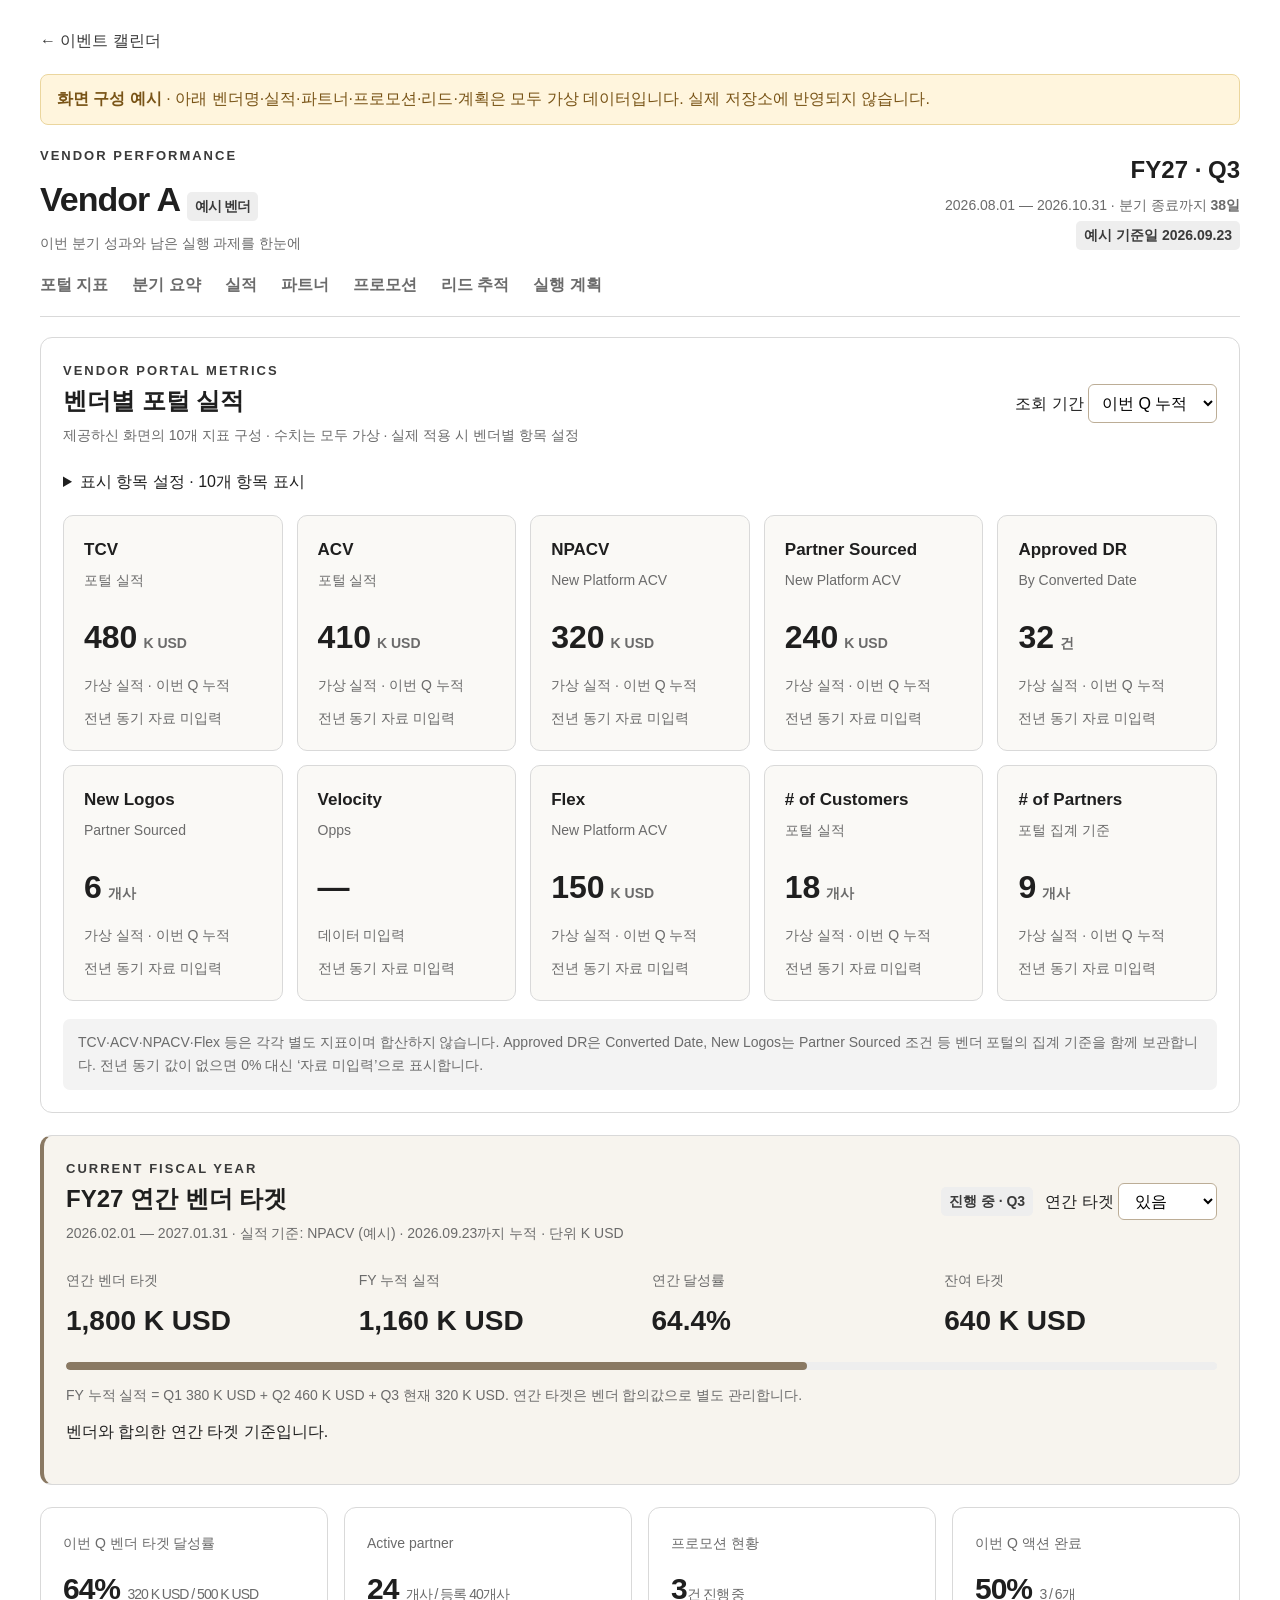
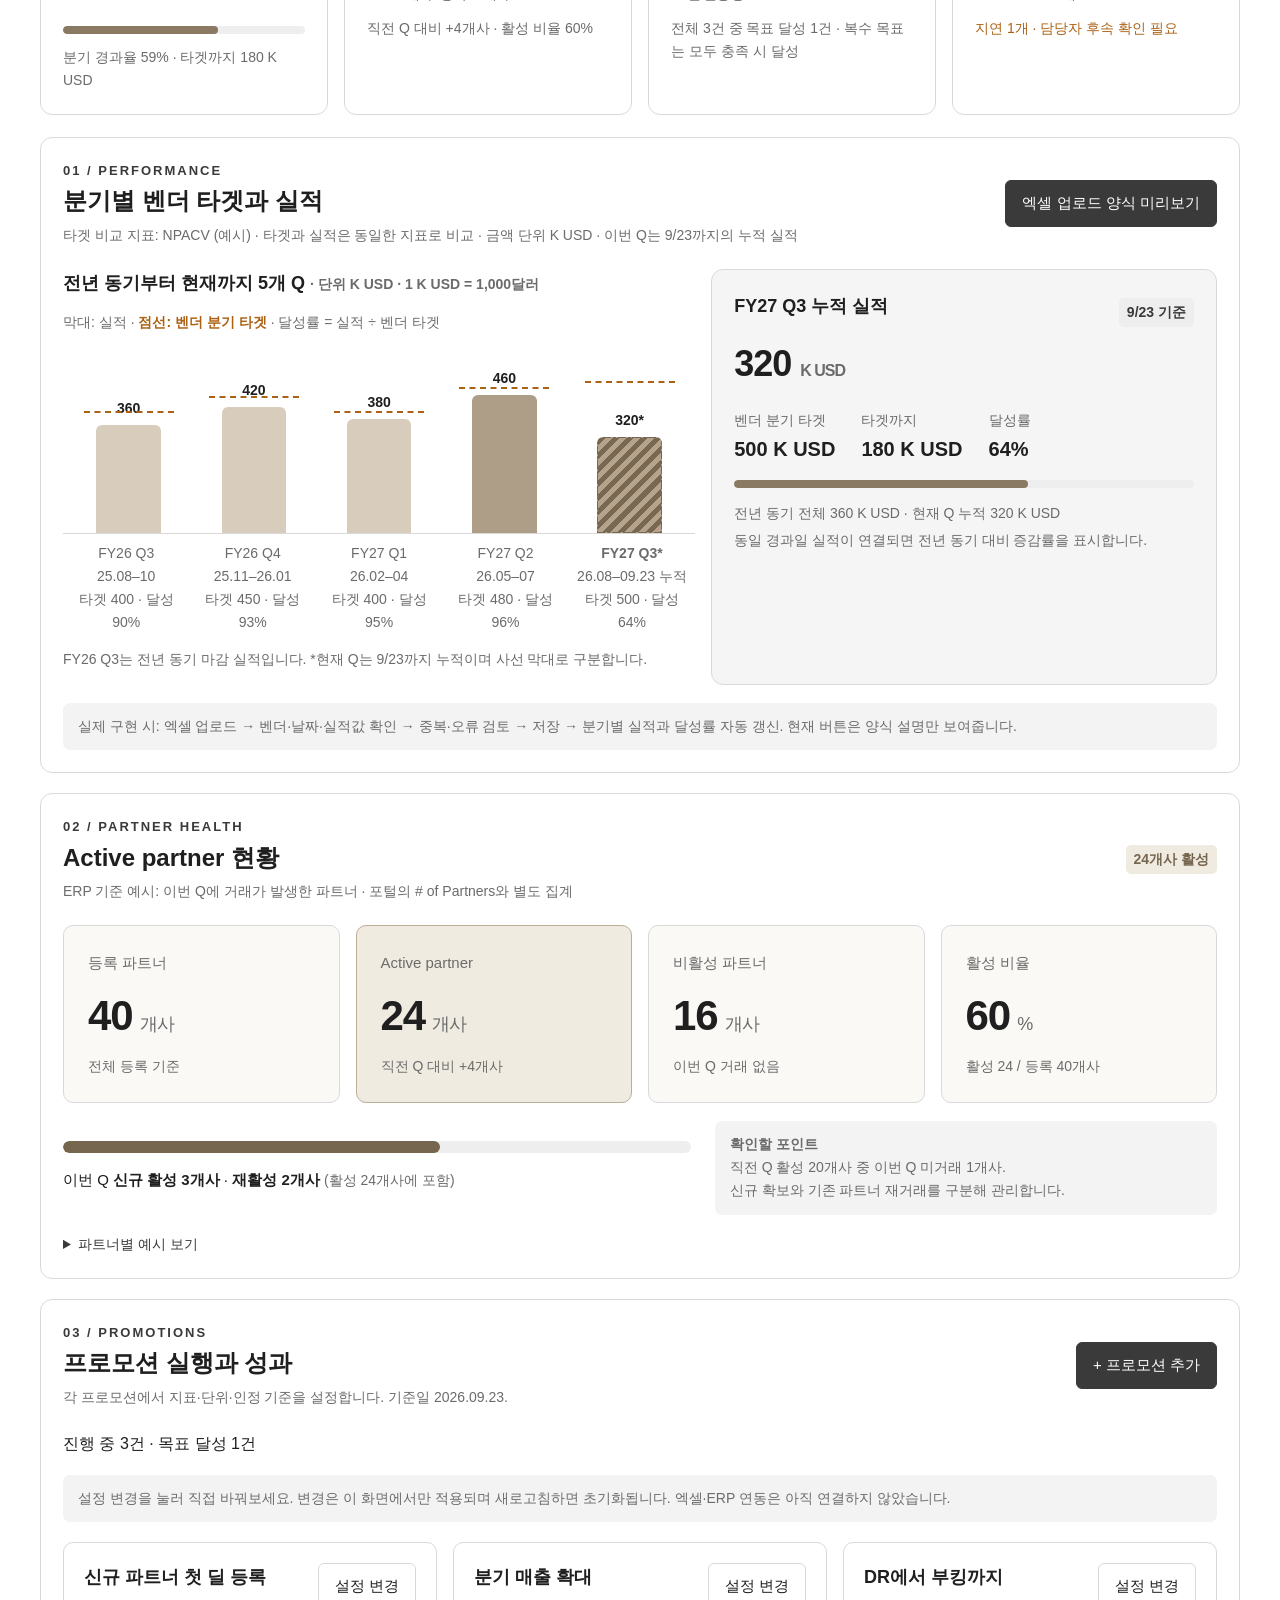
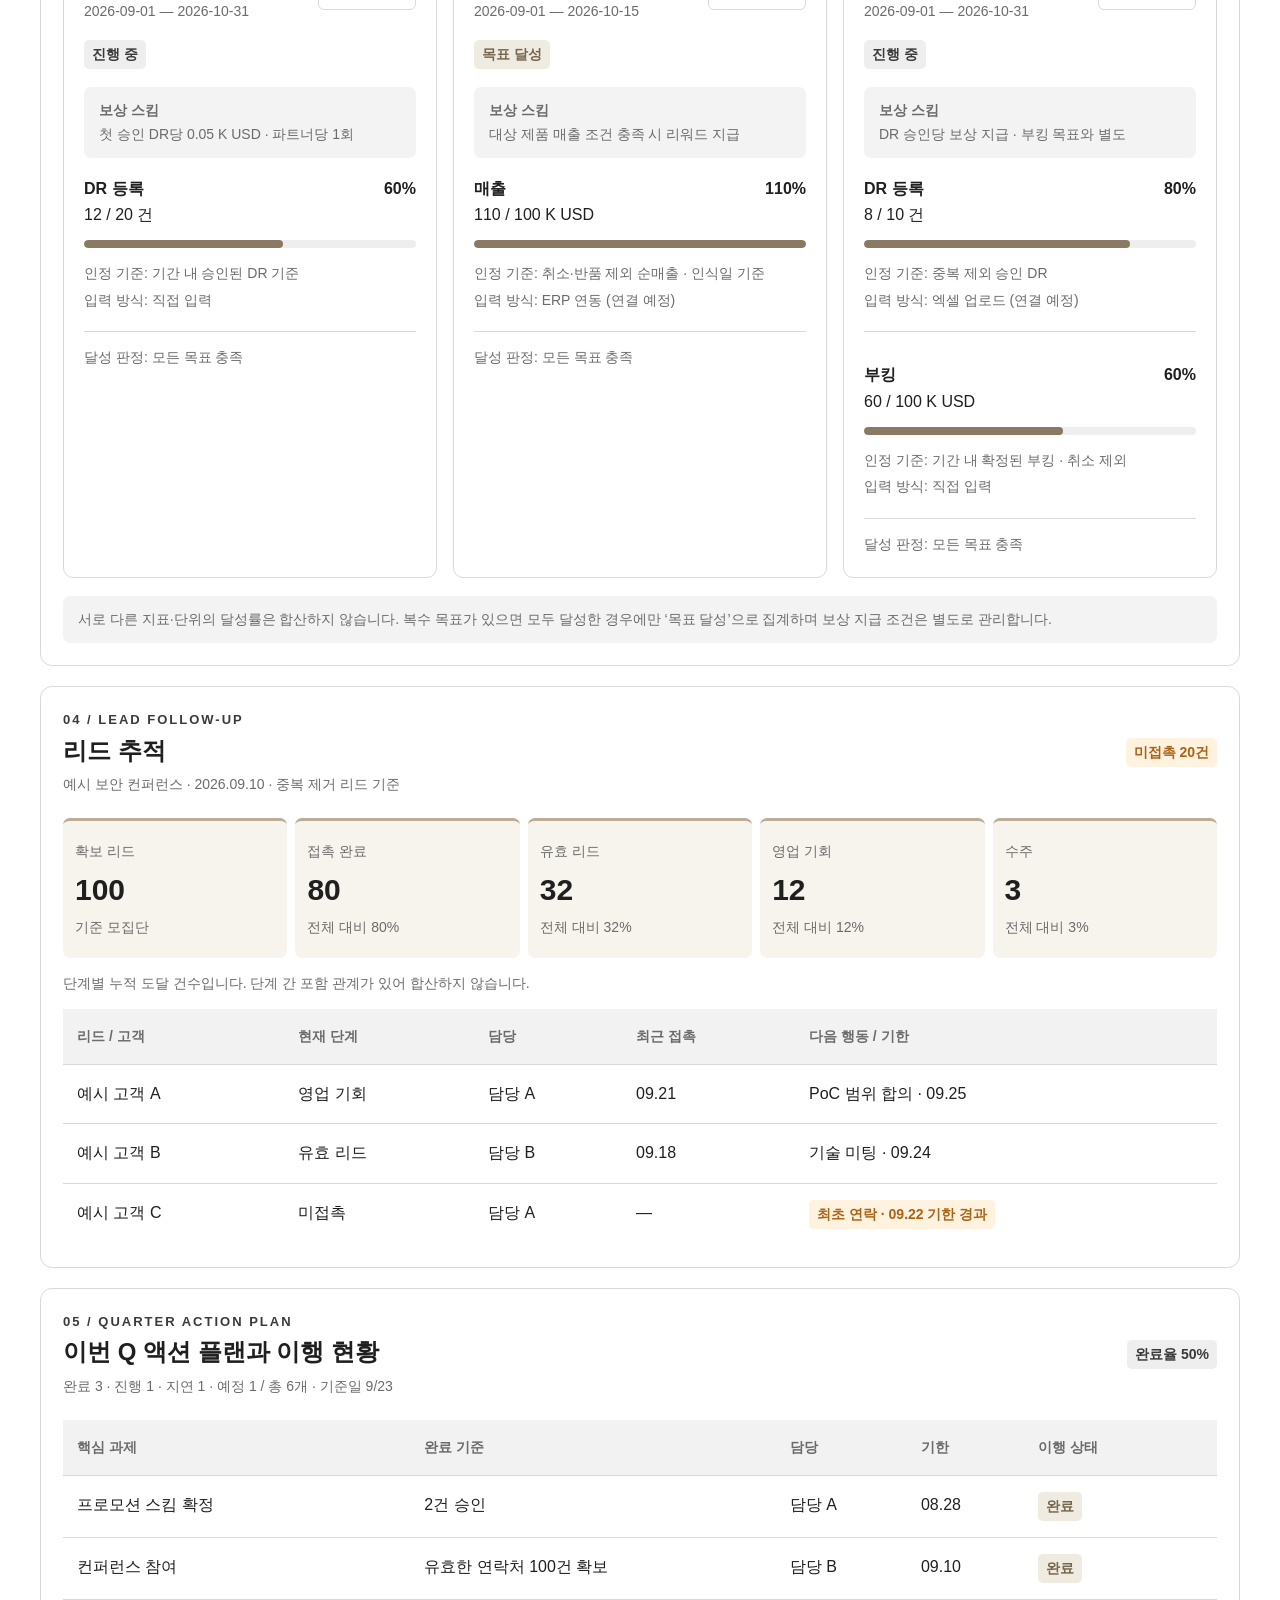
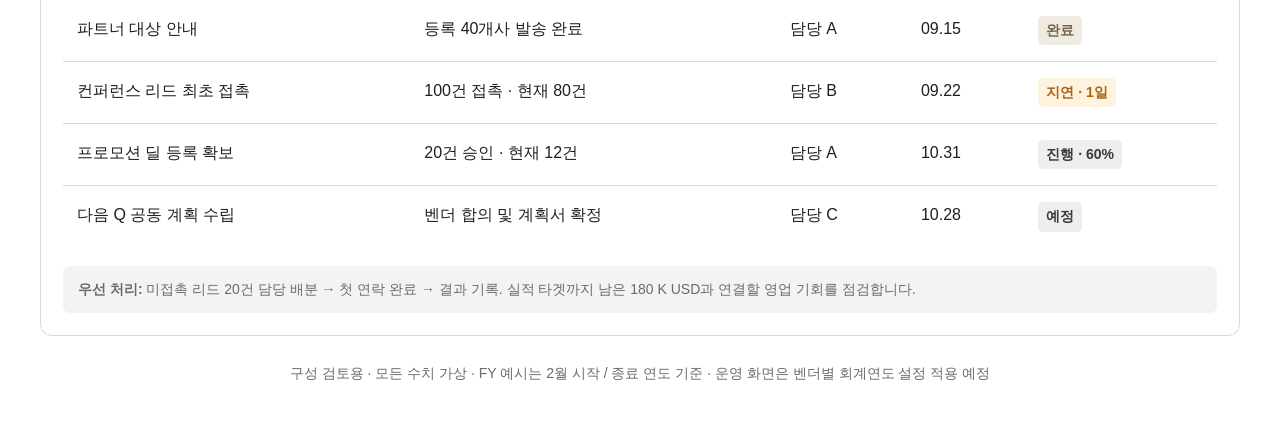
==== commit 533fe3d3: "Add configurable vendor portal metric examples" ====
--- a/vendor-example.html
+++ b/vendor-example.html
@@ -8,13 +8,15 @@
 /* 공통 가독성: 본문 16px, 보조 설명 최소 14px */
 body{font-size:16px;line-height:1.65}small,.muted{font-size:14px}.eyebrow{font-size:13px}h2{font-size:24px}h3{font-size:18px}.tag{font-size:14px}.section-head p,.quarter p,.kpis p,.note,.foot,.chart-key,.baritem,.barlabels,details summary{font-size:14px}table{font-size:16px}th{font-size:14px}th,td{padding:16px 14px}.stage small{font-size:14px}.stage b{font-size:30px}.form-grid label{font-size:15px}.btn{font-size:15px;padding:10px 16px}.annual select{font:inherit;padding:8px 12px;border:1px solid #bcad96;border-radius:6px;background:white}.annual-controls{display:flex;gap:12px;align-items:center;flex-wrap:wrap}.annual [hidden]{display:none!important}#annualStatus{margin-top:12px;font-size:16px}.annual-metrics.no-target{grid-template-columns:1fr}
 @media(max-width:700px){body{font-size:16px}h2{font-size:22px}.barlabels{font-size:12px}.annual-metrics strong{font-size:26px}.kpis p{font-size:14px}}
+#portalMetrics{display:grid;grid-template-columns:repeat(5,minmax(0,1fr));gap:14px;margin-top:20px}.portal-metric{padding:20px;border:1px solid var(--line);border-radius:10px;background:#faf9f6;min-width:0}.portal-metric h3{font-size:17px;margin:0;overflow-wrap:anywhere}.portal-metric p{font-size:14px;color:var(--muted);min-height:24px;margin:5px 0 18px}.portal-metric strong{display:block;font-size:32px;margin-bottom:10px}.portal-metric strong small{font-size:14px;margin-left:6px}.portal-yoy{font-size:14px;margin-top:10px;color:var(--muted)}.portal-period select{font:inherit;padding:9px;border:1px solid #bcad96;border-radius:6px;background:#fff}.portal-settings summary{font-size:16px;color:var(--ink)}#portalOptions{display:flex;flex-wrap:wrap;gap:14px 22px;padding:15px;background:#f7f4ee;border-radius:8px}#portalOptions input{width:18px;height:18px;accent-color:#8a7963;vertical-align:middle}@media(max-width:1100px){#portalMetrics{grid-template-columns:repeat(3,minmax(0,1fr))}}@media(max-width:700px){#portalMetrics{grid-template-columns:repeat(2,minmax(0,1fr));gap:10px}.portal-metric{padding:14px}.portal-metric strong{font-size:27px}}
 </style></head><body><main class="shell">
 <a href="./">← 이벤트 캘린더</a><div class="sample"><strong>화면 구성 예시</strong> · 아래 벤더명·실적·파트너·프로모션·리드·계획은 모두 가상 데이터입니다. 실제 저장소에 반영되지 않습니다.</div>
 <header class="head"><div><div class="eyebrow">VENDOR PERFORMANCE</div><h1>Vendor A <span class="tag">예시 벤더</span></h1><div class="muted">이번 분기 성과와 남은 실행 과제를 한눈에</div></div><div class="quarter"><b>FY27 · Q3</b><p>2026.08.01 — 2026.10.31 · 분기 종료까지 <strong>38일</strong></p><span class="tag">예시 기준일 2026.09.23</span></div></header>
-<nav aria-label="상세 영역"><a href="#overview">분기 요약</a><a href="#sales">실적</a><a href="#partners">파트너</a><a href="#promotions">프로모션</a><a href="#leads">리드 추적</a><a href="#actions">실행 계획</a></nav>
-<section id="overview" class="annual" aria-label="현재 FY 연간 타겟"><div class="section-head"><div><div class="eyebrow">CURRENT FISCAL YEAR</div><h2>FY27 연간 벤더 타겟</h2><p>2026.02.01 — 2027.01.31 · 실적은 2026.09.23까지 누적 · 단위 K USD</p></div><div class="annual-controls"><span class="tag">진행 중 · Q3</span><label>연간 타겟 <select id="annualMode" aria-label="연간 타겟 설정"><option value="set">있음</option><option value="none">없음</option><option value="pending">확인 중</option></select></label></div></div><div class="annual-metrics"><div data-target-only><small>연간 벤더 타겟</small><strong>1,800 K USD</strong></div><div><small>FY 누적 실적</small><strong>1,160 K USD</strong></div><div data-target-only><small>연간 달성률</small><strong>64.4%</strong></div><div data-target-only><small>잔여 타겟</small><strong>640 K USD</strong></div></div><div data-target-only class="progress" aria-label="연간 타겟 달성률 64.4%"><span style="width:64.4%"></span></div><p class="muted" style="font-size:14px;margin-bottom:0">FY 누적 실적 = Q1 380 K USD + Q2 460 K USD + Q3 현재 320 K USD. 연간 타겟은 벤더 합의값으로 별도 관리합니다.</p><p id="annualStatus" role="status">벤더와 합의한 연간 타겟 기준입니다.</p></section><div class="grid kpis"><div class="card"><small>이번 Q 벤더 타겟 달성률</small><div class="num">64% <em>320 K USD / 500 K USD</em></div><div class="progress"><span style="width:64%"></span></div><p>분기 경과율 59% · 타겟까지 180 K USD</p></div><div class="card"><small>Active partner</small><div class="num">24 <em>개사 / 등록 40개사</em></div><p>직전 Q 대비 +4개사 · 활성 비율 60%</p></div><div class="card" id="promoSummary"></div><div class="card"><small>이번 Q 액션 완료</small><div class="num">50% <em>3 / 6개</em></div><p style="color:var(--orange)">지연 1개 · 담당자 후속 확인 필요</p></div></div>
-<section id="sales"><div class="section-head"><div><div class="eyebrow">01 / PERFORMANCE</div><h2>분기별 벤더 타겟과 실적</h2><p>벤더가 제시한 분기 타겟 기준 · 실적 인정 기준은 벤더별 설정 · 금액 단위 K USD · 이번 Q는 9/23까지의 누적 실적</p></div><button class="btn primary" id="uploadGuide">엑셀 업로드 양식 미리보기</button></div><div class="grid two"><div><h3>전년 동기부터 현재까지 5개 Q <span class="muted">· 단위 K USD · 1 K USD = 1,000달러</span></h3><div class="chart-key">막대: 실적 · <b>점선: 벤더 분기 타겟</b> · 달성률 = 실적 ÷ 벤더 타겟</div><div class="bars" aria-label="FY26 Q3 360 K USD, FY26 Q4 420 K USD, FY27 Q1 380 K USD, FY27 Q2 460 K USD, FY27 Q3 진행 중 누적 320 K USD"><div class="baritem"><span class="target-line" style="bottom:120px" title="벤더 타겟 400 K USD"></span><b>360</b><div class="bar" style="height:108px"></div></div><div class="baritem"><span class="target-line" style="bottom:135px" title="벤더 타겟 450 K USD"></span><b>420</b><div class="bar" style="height:126px"></div></div><div class="baritem"><span class="target-line" style="bottom:120px" title="벤더 타겟 400 K USD"></span><b>380</b><div class="bar" style="height:114px"></div></div><div class="baritem"><span class="target-line" style="bottom:144px" title="벤더 타겟 480 K USD"></span><b>460</b><div class="bar last" style="height:138px"></div></div><div class="baritem"><span class="target-line" style="bottom:150px" title="벤더 타겟 500 K USD"></span><b>320*</b><div class="bar current" style="height:96px"></div></div></div><div class="barlabels"><span>FY26 Q3<br>25.08–10<br>타겟 400 · 달성 90%</span><span>FY26 Q4<br>25.11–26.01<br>타겟 450 · 달성 93%</span><span>FY27 Q1<br>26.02–04<br>타겟 400 · 달성 95%</span><span>FY27 Q2<br>26.05–07<br>타겟 480 · 달성 96%</span><span><b>FY27 Q3*</b><br>26.08–09.23 누적<br>타겟 500 · 달성 64%</span></div><p class="muted" style="font-size:14px">FY26 Q3는 전년 동기 마감 실적입니다. *현재 Q는 9/23까지 누적이며 사선 막대로 구분합니다.</p></div><div class="card" style="background:#f5f5f5"><div class="row"><h3>FY27 Q3 누적 실적</h3><span class="tag">9/23 기준</span></div><div class="big">320 <small style="font-size:16px">K USD</small></div><div class="kv"><div><small>벤더 분기 타겟</small><b>500 K USD</b></div><div><small>타겟까지</small><b>180 K USD</b></div><div><small>달성률</small><b>64%</b></div></div><div class="progress"><span style="width:64%"></span></div><small>전년 동기 전체 360 K USD · 현재 Q 누적 320 K USD<br>동일 경과일 실적이 연결되면 전년 동기 대비 증감률을 표시합니다.</small></div></div><div class="note">실제 구현 시: 엑셀 업로드 → 벤더·날짜·실적값 확인 → 중복·오류 검토 → 저장 → 분기별 실적과 달성률 자동 갱신. 현재 버튼은 양식 설명만 보여줍니다.</div></section>
-<section id="partners"><div class="section-head"><div><div class="eyebrow">02 / PARTNER HEALTH</div><h2>Active partner 현황</h2><p>정의 예시: 이번 Q에 거래가 발생한 파트너 · 활성 기준은 협의 후 확정</p></div><span class="tag good">24개사 활성</span></div><div class="partner-stats"><div class="partner-stat"><span>등록 파트너</span><strong>40<small>개사</small></strong><p>전체 등록 기준</p></div><div class="partner-stat active"><span>Active partner</span><strong>24<small>개사</small></strong><p>직전 Q 대비 +4개사</p></div><div class="partner-stat"><span>비활성 파트너</span><strong>16<small>개사</small></strong><p>이번 Q 거래 없음</p></div><div class="partner-stat"><span>활성 비율</span><strong>60<small>%</small></strong><p>활성 24 / 등록 40개사</p></div></div><div class="partner-followup"><div><div class="progress"><span style="width:60%;background:var(--green)"></span></div><p>이번 Q <b>신규 활성 3개사</b> · <b>재활성 2개사</b> <span class="muted">(활성 24개사에 포함)</span></p></div><div class="note"><b>확인할 포인트</b><br>직전 Q 활성 20개사 중 이번 Q 미거래 1개사.<br>신규 확보와 기존 파트너 재거래를 구분해 관리합니다.</div></div><details><summary>파트너별 예시 보기</summary><div class="scroll"><table><thead><tr><th>파트너</th><th>이번 Q 실적</th><th>마지막 거래</th><th>구분</th></tr></thead><tbody><tr><td>예시 파트너 A</td><td>80 K USD</td><td>09.19</td><td>기존 활성</td></tr><tr><td>예시 파트너 B</td><td>20 K USD</td><td>09.17</td><td>신규 활성</td></tr><tr><td>예시 파트너 C</td><td>0 K USD</td><td>06.28</td><td>이번 Q 미거래</td></tr></tbody></table></div></details></section>
+<nav aria-label="상세 영역"><a href="#portal">포털 지표</a><a href="#overview">분기 요약</a><a href="#sales">실적</a><a href="#partners">파트너</a><a href="#promotions">프로모션</a><a href="#leads">리드 추적</a><a href="#actions">실행 계획</a></nav>
+<section id="portal"><div class="section-head"><div><div class="eyebrow">VENDOR PORTAL METRICS</div><h2>벤더별 포털 실적</h2><p>제공하신 화면의 10개 지표 구성 · 수치는 모두 가상 · 실제 적용 시 벤더별 항목 설정</p></div><label class="portal-period">조회 기간 <select id="portalPeriod"><option value="quarter">이번 Q 누적</option><option value="month">이번 달 누적</option></select></label></div><details class="portal-settings"><summary>표시 항목 설정 · <span id="portalMetricCount"></span></summary><p class="muted">벤더가 사용하는 항목만 선택합니다. 예시 변경은 새로고침하면 초기화됩니다.</p><div id="portalOptions"></div></details><div id="portalMetrics"></div><div class="note">TCV·ACV·NPACV·Flex 등은 각각 별도 지표이며 합산하지 않습니다. Approved DR은 Converted Date, New Logos는 Partner Sourced 조건 등 벤더 포털의 집계 기준을 함께 보관합니다. 전년 동기 값이 없으면 0% 대신 ‘자료 미입력’으로 표시합니다.</div></section>
+<section id="overview" class="annual" aria-label="현재 FY 연간 타겟"><div class="section-head"><div><div class="eyebrow">CURRENT FISCAL YEAR</div><h2>FY27 연간 벤더 타겟</h2><p>2026.02.01 — 2027.01.31 · 실적 기준: NPACV (예시) · 2026.09.23까지 누적 · 단위 K USD</p></div><div class="annual-controls"><span class="tag">진행 중 · Q3</span><label>연간 타겟 <select id="annualMode" aria-label="연간 타겟 설정"><option value="set">있음</option><option value="none">없음</option><option value="pending">확인 중</option></select></label></div></div><div class="annual-metrics"><div data-target-only><small>연간 벤더 타겟</small><strong>1,800 K USD</strong></div><div><small>FY 누적 실적</small><strong>1,160 K USD</strong></div><div data-target-only><small>연간 달성률</small><strong>64.4%</strong></div><div data-target-only><small>잔여 타겟</small><strong>640 K USD</strong></div></div><div data-target-only class="progress" aria-label="연간 타겟 달성률 64.4%"><span style="width:64.4%"></span></div><p class="muted" style="font-size:14px;margin-bottom:0">FY 누적 실적 = Q1 380 K USD + Q2 460 K USD + Q3 현재 320 K USD. 연간 타겟은 벤더 합의값으로 별도 관리합니다.</p><p id="annualStatus" role="status">벤더와 합의한 연간 타겟 기준입니다.</p></section><div class="grid kpis"><div class="card"><small>이번 Q 벤더 타겟 달성률</small><div class="num">64% <em>320 K USD / 500 K USD</em></div><div class="progress"><span style="width:64%"></span></div><p>분기 경과율 59% · 타겟까지 180 K USD</p></div><div class="card"><small>Active partner</small><div class="num">24 <em>개사 / 등록 40개사</em></div><p>직전 Q 대비 +4개사 · 활성 비율 60%</p></div><div class="card" id="promoSummary"></div><div class="card"><small>이번 Q 액션 완료</small><div class="num">50% <em>3 / 6개</em></div><p style="color:var(--orange)">지연 1개 · 담당자 후속 확인 필요</p></div></div>
+<section id="sales"><div class="section-head"><div><div class="eyebrow">01 / PERFORMANCE</div><h2>분기별 벤더 타겟과 실적</h2><p>타겟 비교 지표: NPACV (예시) · 타겟과 실적은 동일한 지표로 비교 · 금액 단위 K USD · 이번 Q는 9/23까지의 누적 실적</p></div><button class="btn primary" id="uploadGuide">엑셀 업로드 양식 미리보기</button></div><div class="grid two"><div><h3>전년 동기부터 현재까지 5개 Q <span class="muted">· 단위 K USD · 1 K USD = 1,000달러</span></h3><div class="chart-key">막대: 실적 · <b>점선: 벤더 분기 타겟</b> · 달성률 = 실적 ÷ 벤더 타겟</div><div class="bars" aria-label="FY26 Q3 360 K USD, FY26 Q4 420 K USD, FY27 Q1 380 K USD, FY27 Q2 460 K USD, FY27 Q3 진행 중 누적 320 K USD"><div class="baritem"><span class="target-line" style="bottom:120px" title="벤더 타겟 400 K USD"></span><b>360</b><div class="bar" style="height:108px"></div></div><div class="baritem"><span class="target-line" style="bottom:135px" title="벤더 타겟 450 K USD"></span><b>420</b><div class="bar" style="height:126px"></div></div><div class="baritem"><span class="target-line" style="bottom:120px" title="벤더 타겟 400 K USD"></span><b>380</b><div class="bar" style="height:114px"></div></div><div class="baritem"><span class="target-line" style="bottom:144px" title="벤더 타겟 480 K USD"></span><b>460</b><div class="bar last" style="height:138px"></div></div><div class="baritem"><span class="target-line" style="bottom:150px" title="벤더 타겟 500 K USD"></span><b>320*</b><div class="bar current" style="height:96px"></div></div></div><div class="barlabels"><span>FY26 Q3<br>25.08–10<br>타겟 400 · 달성 90%</span><span>FY26 Q4<br>25.11–26.01<br>타겟 450 · 달성 93%</span><span>FY27 Q1<br>26.02–04<br>타겟 400 · 달성 95%</span><span>FY27 Q2<br>26.05–07<br>타겟 480 · 달성 96%</span><span><b>FY27 Q3*</b><br>26.08–09.23 누적<br>타겟 500 · 달성 64%</span></div><p class="muted" style="font-size:14px">FY26 Q3는 전년 동기 마감 실적입니다. *현재 Q는 9/23까지 누적이며 사선 막대로 구분합니다.</p></div><div class="card" style="background:#f5f5f5"><div class="row"><h3>FY27 Q3 누적 실적</h3><span class="tag">9/23 기준</span></div><div class="big">320 <small style="font-size:16px">K USD</small></div><div class="kv"><div><small>벤더 분기 타겟</small><b>500 K USD</b></div><div><small>타겟까지</small><b>180 K USD</b></div><div><small>달성률</small><b>64%</b></div></div><div class="progress"><span style="width:64%"></span></div><small>전년 동기 전체 360 K USD · 현재 Q 누적 320 K USD<br>동일 경과일 실적이 연결되면 전년 동기 대비 증감률을 표시합니다.</small></div></div><div class="note">실제 구현 시: 엑셀 업로드 → 벤더·날짜·실적값 확인 → 중복·오류 검토 → 저장 → 분기별 실적과 달성률 자동 갱신. 현재 버튼은 양식 설명만 보여줍니다.</div></section>
+<section id="partners"><div class="section-head"><div><div class="eyebrow">02 / PARTNER HEALTH</div><h2>Active partner 현황</h2><p>ERP 기준 예시: 이번 Q에 거래가 발생한 파트너 · 포털의 # of Partners와 별도 집계</p></div><span class="tag good">24개사 활성</span></div><div class="partner-stats"><div class="partner-stat"><span>등록 파트너</span><strong>40<small>개사</small></strong><p>전체 등록 기준</p></div><div class="partner-stat active"><span>Active partner</span><strong>24<small>개사</small></strong><p>직전 Q 대비 +4개사</p></div><div class="partner-stat"><span>비활성 파트너</span><strong>16<small>개사</small></strong><p>이번 Q 거래 없음</p></div><div class="partner-stat"><span>활성 비율</span><strong>60<small>%</small></strong><p>활성 24 / 등록 40개사</p></div></div><div class="partner-followup"><div><div class="progress"><span style="width:60%;background:var(--green)"></span></div><p>이번 Q <b>신규 활성 3개사</b> · <b>재활성 2개사</b> <span class="muted">(활성 24개사에 포함)</span></p></div><div class="note"><b>확인할 포인트</b><br>직전 Q 활성 20개사 중 이번 Q 미거래 1개사.<br>신규 확보와 기존 파트너 재거래를 구분해 관리합니다.</div></div><details><summary>파트너별 예시 보기</summary><div class="scroll"><table><thead><tr><th>파트너</th><th>이번 Q 실적</th><th>마지막 거래</th><th>구분</th></tr></thead><tbody><tr><td>예시 파트너 A</td><td>80 K USD</td><td>09.19</td><td>기존 활성</td></tr><tr><td>예시 파트너 B</td><td>20 K USD</td><td>09.17</td><td>신규 활성</td></tr><tr><td>예시 파트너 C</td><td>0 K USD</td><td>06.28</td><td>이번 Q 미거래</td></tr></tbody></table></div></details></section>
 <section id="promotions"><div class="section-head"><div><div class="eyebrow">03 / PROMOTIONS</div><h2>프로모션 실행과 성과</h2><p>각 프로모션에서 지표·단위·인정 기준을 설정합니다. 기준일 2026.09.23.</p></div><button class="btn primary" id="addPromo">+ 프로모션 추가</button></div><p id="promoCount"></p><div class="note">설정 변경을 눌러 직접 바꿔보세요. 변경은 이 화면에서만 적용되며 새로고침하면 초기화됩니다. 엑셀·ERP 연동은 아직 연결하지 않았습니다.</div><div id="promoCards" class="promo-cards"></div><p id="promoStatus" role="status" class="muted"></p><div class="note">서로 다른 지표·단위의 달성률은 합산하지 않습니다. 복수 목표가 있으면 모두 달성한 경우에만 ‘목표 달성’으로 집계하며 보상 지급 조건은 별도로 관리합니다.</div></section><section id="leads"><div class="section-head"><div><div class="eyebrow">04 / LEAD FOLLOW-UP</div><h2>리드 추적</h2><p>예시 보안 컨퍼런스 · 2026.09.10 · 중복 제거 리드 기준</p></div><span class="tag warn">미접촉 20건</span></div><div class="grid funnel"><div class="stage"><small>확보 리드</small><b>100</b><small>기준 모집단</small></div><div class="stage"><small>접촉 완료</small><b>80</b><small>전체 대비 80%</small></div><div class="stage"><small>유효 리드</small><b>32</b><small>전체 대비 32%</small></div><div class="stage"><small>영업 기회</small><b>12</b><small>전체 대비 12%</small></div><div class="stage"><small>수주</small><b>3</b><small>전체 대비 3%</small></div></div><p class="muted" style="font-size:14px">단계별 누적 도달 건수입니다. 단계 간 포함 관계가 있어 합산하지 않습니다.</p><div class="scroll"><table><thead><tr><th>리드 / 고객</th><th>현재 단계</th><th>담당</th><th>최근 접촉</th><th>다음 행동 / 기한</th></tr></thead><tbody><tr><td>예시 고객 A</td><td>영업 기회</td><td>담당 A</td><td>09.21</td><td>PoC 범위 합의 · 09.25</td></tr><tr><td>예시 고객 B</td><td>유효 리드</td><td>담당 B</td><td>09.18</td><td>기술 미팅 · 09.24</td></tr><tr><td>예시 고객 C</td><td>미접촉</td><td>담당 A</td><td>—</td><td><span class="tag warn">최초 연락 · 09.22 기한 경과</span></td></tr></tbody></table></div></section>
 <section id="actions"><div class="section-head"><div><div class="eyebrow">05 / QUARTER ACTION PLAN</div><h2>이번 Q 액션 플랜과 이행 현황</h2><p>완료 3 · 진행 1 · 지연 1 · 예정 1 / 총 6개 · 기준일 9/23</p></div><span class="tag">완료율 50%</span></div><div class="scroll"><table><thead><tr><th>핵심 과제</th><th>완료 기준</th><th>담당</th><th>기한</th><th>이행 상태</th></tr></thead><tbody><tr><td>프로모션 스킴 확정</td><td>2건 승인</td><td>담당 A</td><td>08.28</td><td><span class="tag good">완료</span></td></tr><tr><td>컨퍼런스 참여</td><td>유효한 연락처 100건 확보</td><td>담당 B</td><td>09.10</td><td><span class="tag good">완료</span></td></tr><tr><td>파트너 대상 안내</td><td>등록 40개사 발송 완료</td><td>담당 A</td><td>09.15</td><td><span class="tag good">완료</span></td></tr><tr><td>컨퍼런스 리드 최초 접촉</td><td>100건 접촉 · 현재 80건</td><td>담당 B</td><td>09.22</td><td><span class="tag warn">지연 · 1일</span></td></tr><tr><td>프로모션 딜 등록 확보</td><td>20건 승인 · 현재 12건</td><td>담당 A</td><td>10.31</td><td><span class="tag">진행 · 60%</span></td></tr><tr><td>다음 Q 공동 계획 수립</td><td>벤더 합의 및 계획서 확정</td><td>담당 C</td><td>10.28</td><td><span class="tag">예정</span></td></tr></tbody></table></div><div class="note"><b>우선 처리:</b> 미접촉 리드 20건 담당 배분 → 첫 연락 완료 → 결과 기록. 실적 타겟까지 남은 180 K USD과 연결할 영업 기회를 점검합니다.</div></section>
 <div class="foot">구성 검토용 · 모든 수치 가상 · FY 예시는 2월 시작 / 종료 연도 기준 · 운영 화면은 벤더별 회계연도 설정 적용 예정</div>
@@ -22,4 +24,4 @@
 <script>const dialog=document.querySelector('#uploadModal');document.querySelector('#uploadGuide').onclick=()=>dialog.showModal();document.querySelector('#closeUpload').onclick=()=>dialog.close();dialog.addEventListener('click',e=>{if(e.target===dialog){const r=dialog.getBoundingClientRect();if(e.clientX<r.left||e.clientX>r.right||e.clientY<r.top||e.clientY>r.bottom)dialog.close()}});</script>
 <dialog id="promoEditor" aria-labelledby="promoEditorTitle"><div class="row"><h2 id="promoEditorTitle">프로모션 설정</h2><button class="btn" id="closePromo" type="button">닫기</button></div><p>예시 편집 · 실제 저장소에는 저장되지 않습니다.</p><form id="promoForm"><div class="form-grid"><label class="wide">프로모션명<input name="name" required maxlength="120"></label><label>시작일<input type="date" name="start" required></label><label>종료일<input type="date" name="end" required></label><label class="wide">보상 스킴<textarea name="scheme" rows="2" placeholder="지급 조건과 보상 내용을 작성하세요"></textarea></label></div><div id="goalForms"></div><p id="promoError" role="alert"></p><div class="editor-actions"><button class="btn" type="button" id="addGoal">+ 목표 추가</button><button class="btn primary" type="submit">예시에 적용</button></div></form></dialog><script src="promotion-example.js?v=1"></script><script>
 document.querySelector('#annualMode').addEventListener('change',e=>{const mode=e.target.value,has=mode==='set',section=document.querySelector('.annual');section.querySelectorAll('[data-target-only]').forEach(el=>el.hidden=!has);section.querySelector('.annual-metrics').classList.toggle('no-target',!has);section.querySelector('h2').textContent=has?'FY27 연간 벤더 타겟':'FY27 누적 실적';document.querySelector('#annualStatus').textContent=has?'벤더와 합의한 연간 타겟 기준입니다.':mode==='none'?'연간 타겟 없음 · 누적 실적만 표시합니다.':'연간 타겟 확인 중 · 확인 전까지 달성률과 잔여 타겟은 표시하지 않습니다.';});
-</script></body></html>
+</script><script src="vendor-metrics-example.js?v=1"></script></body></html>
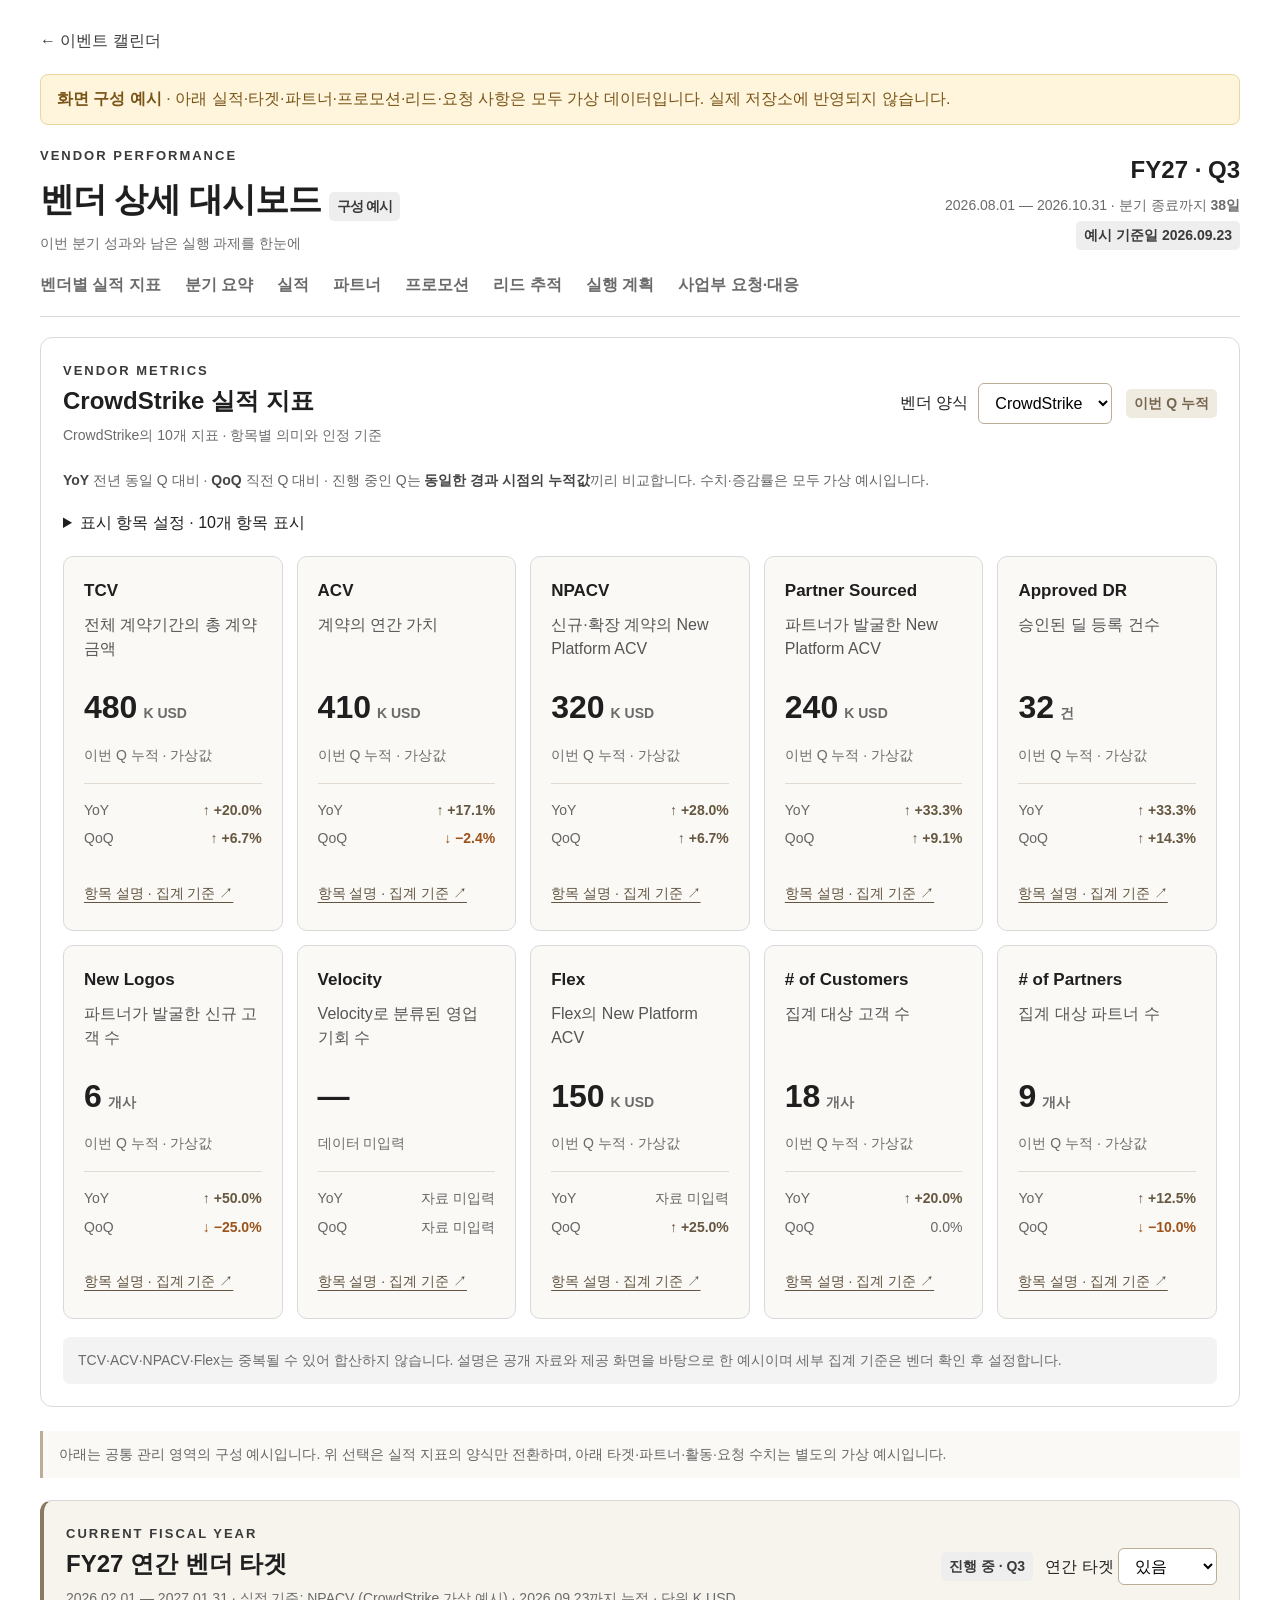
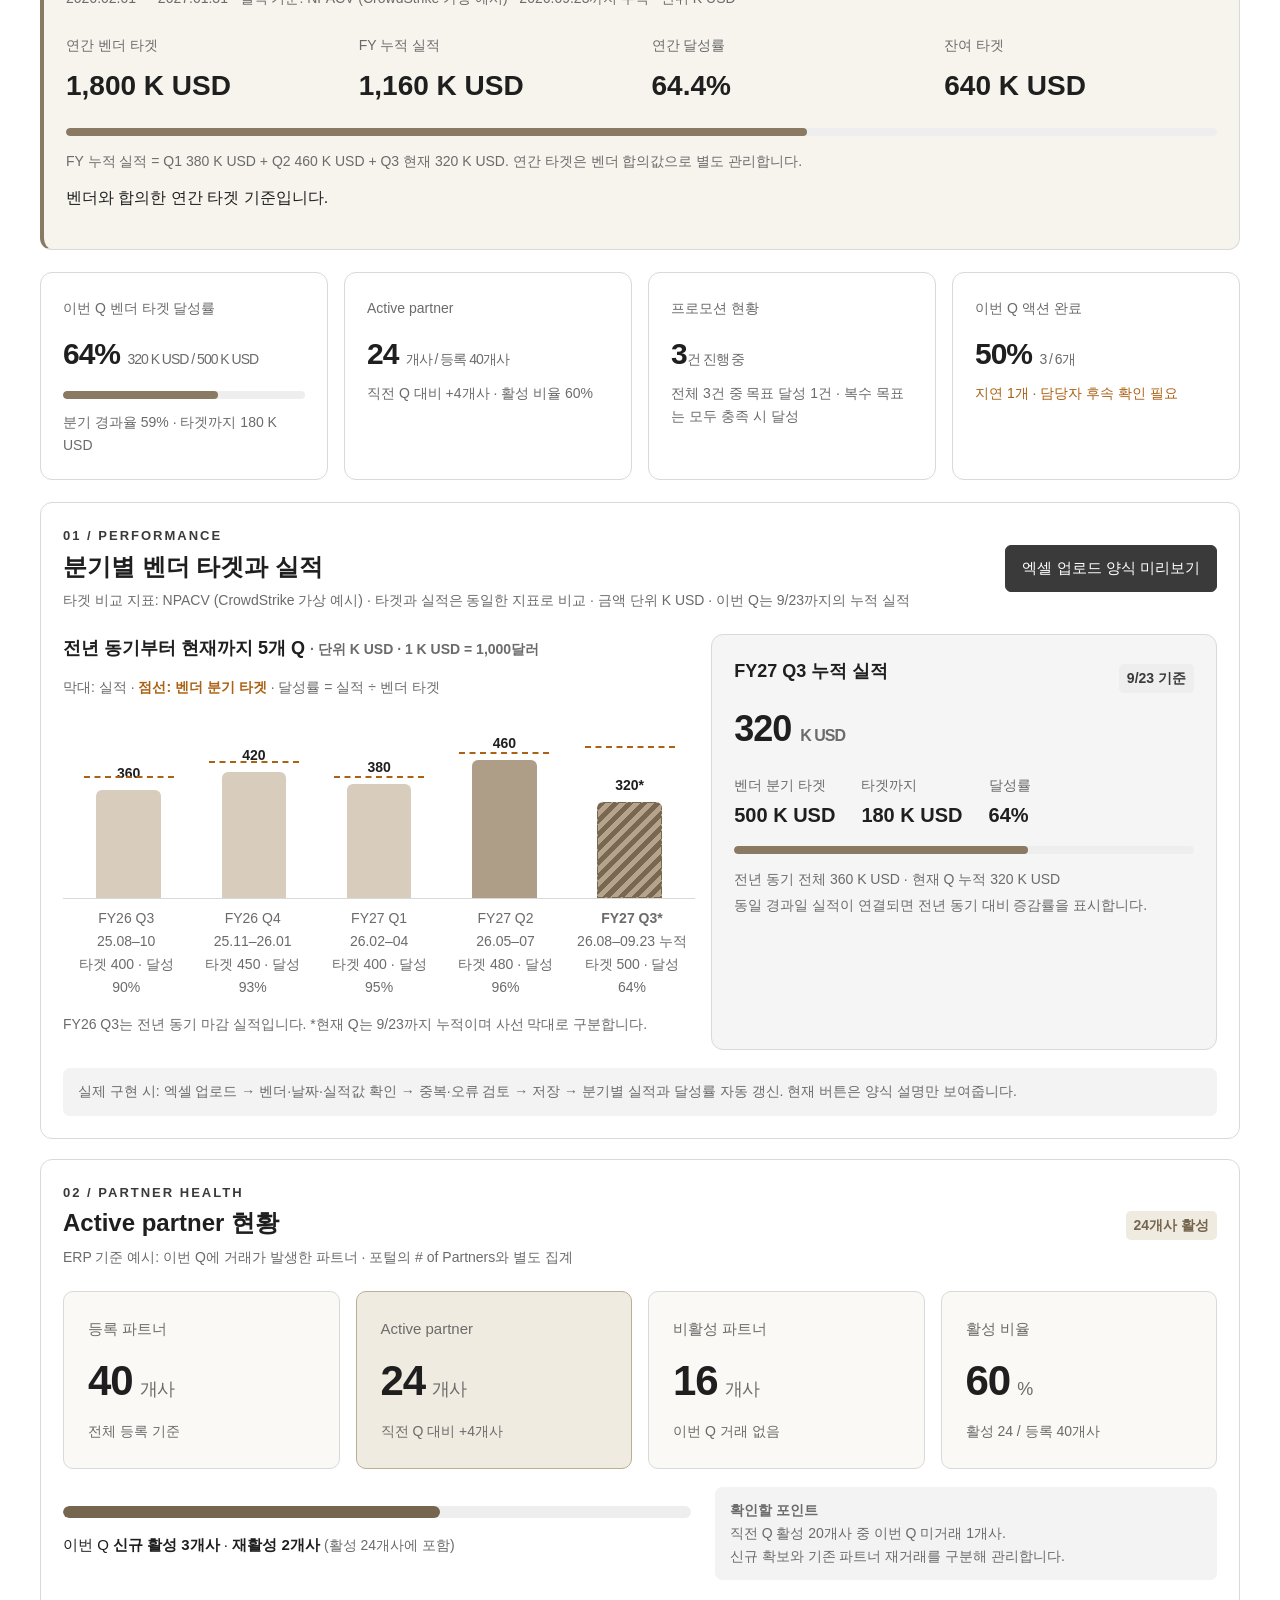
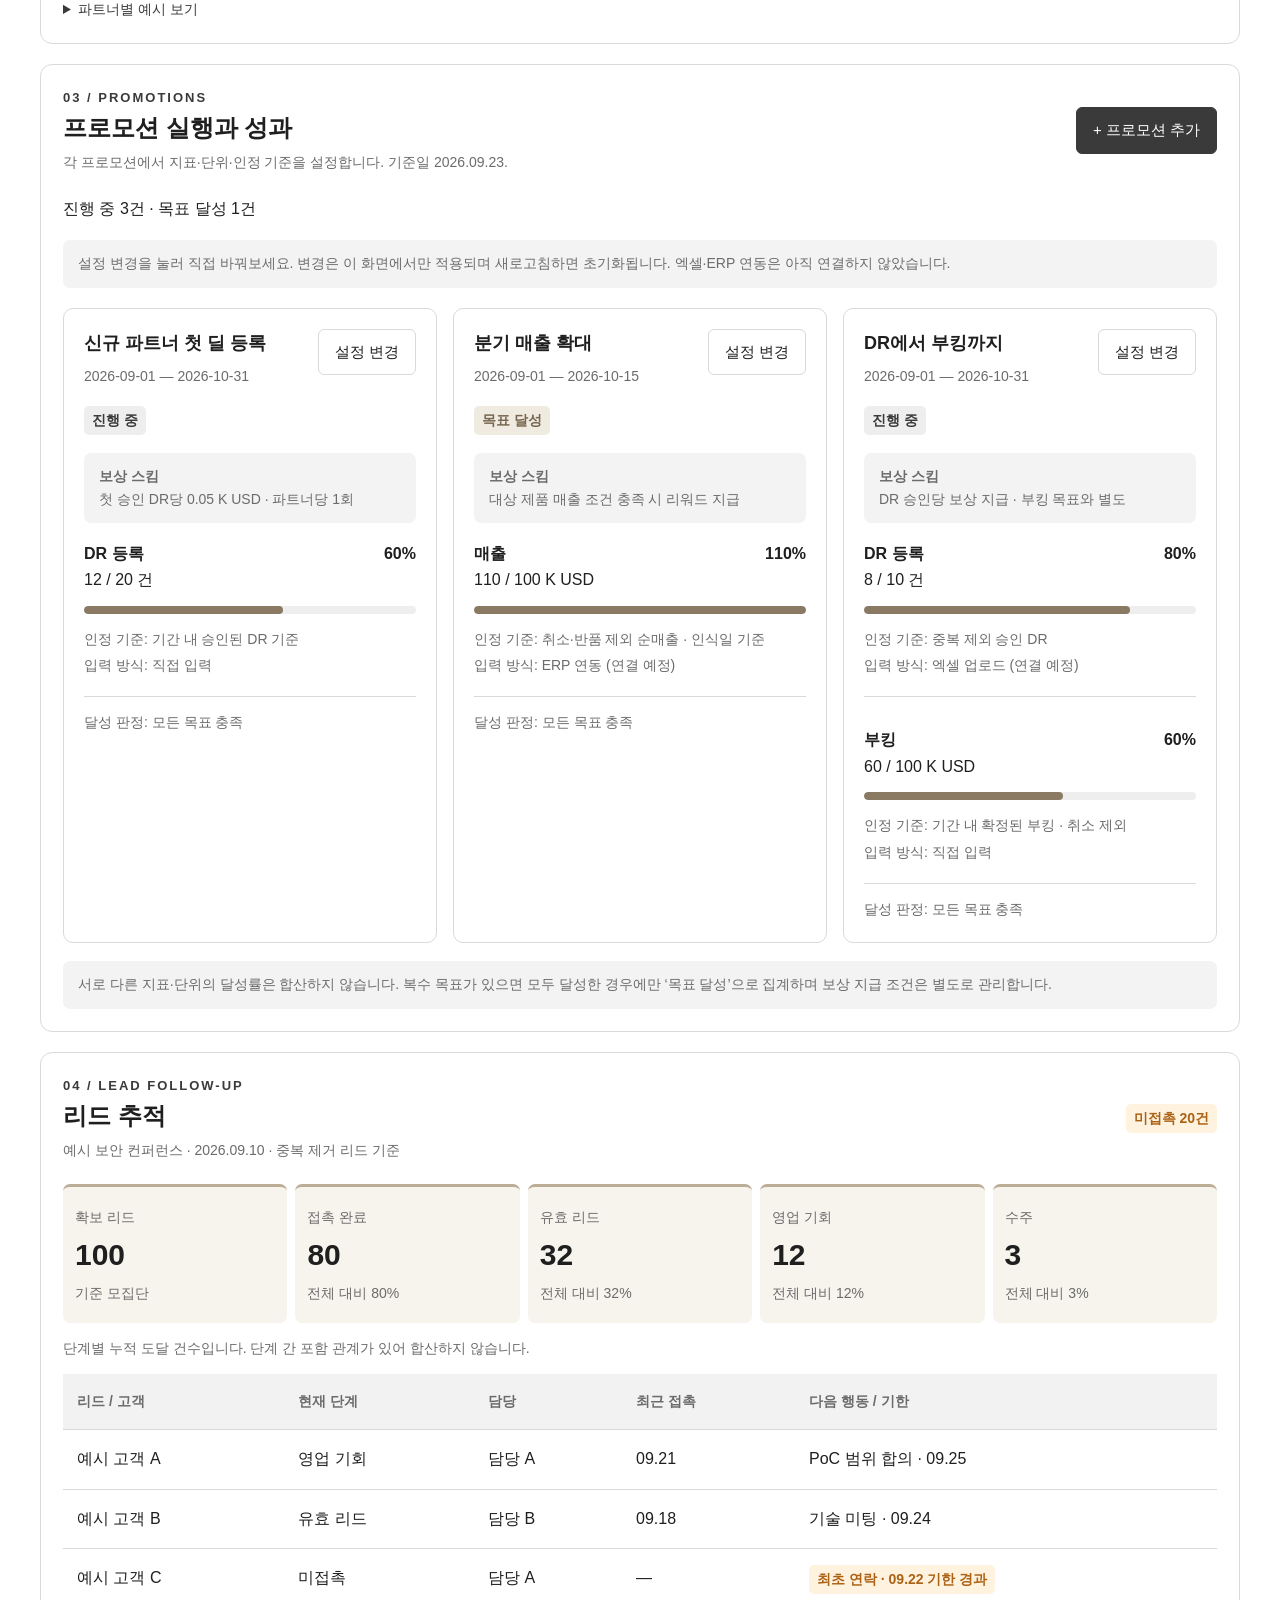
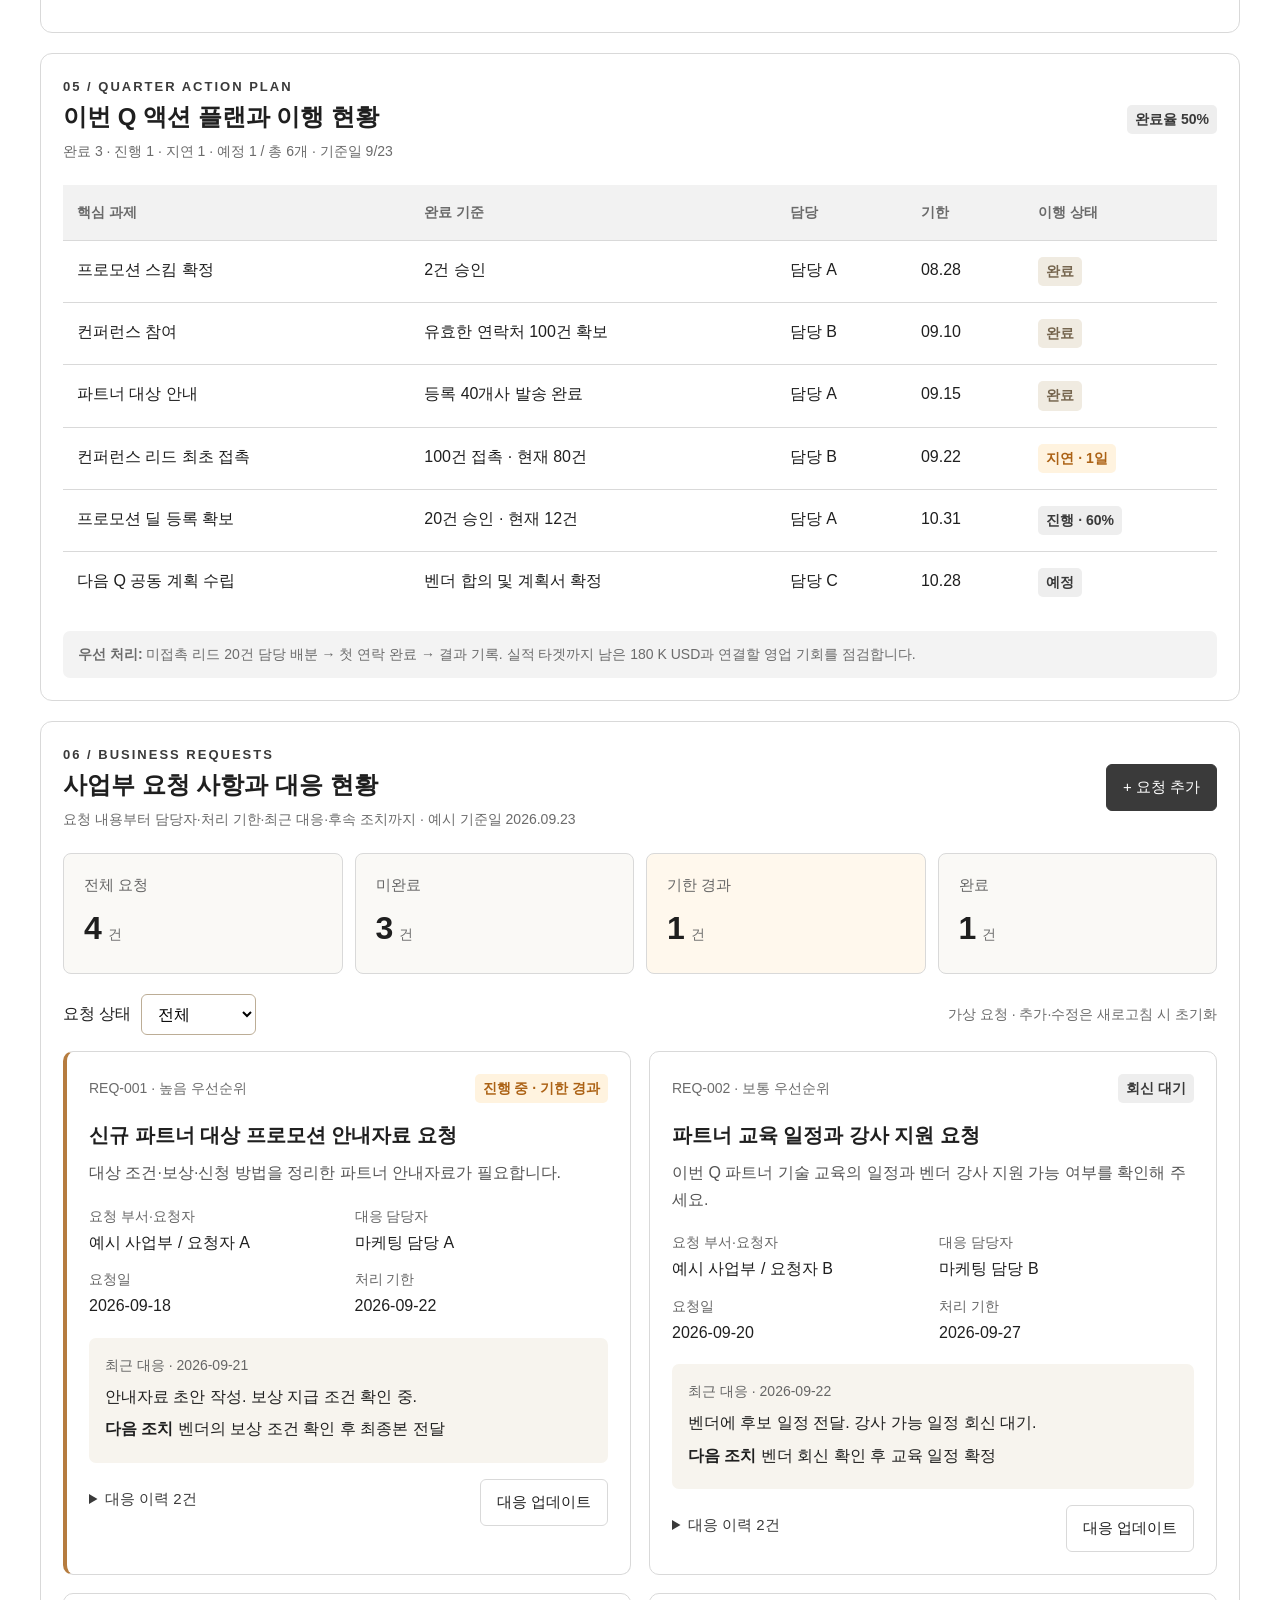
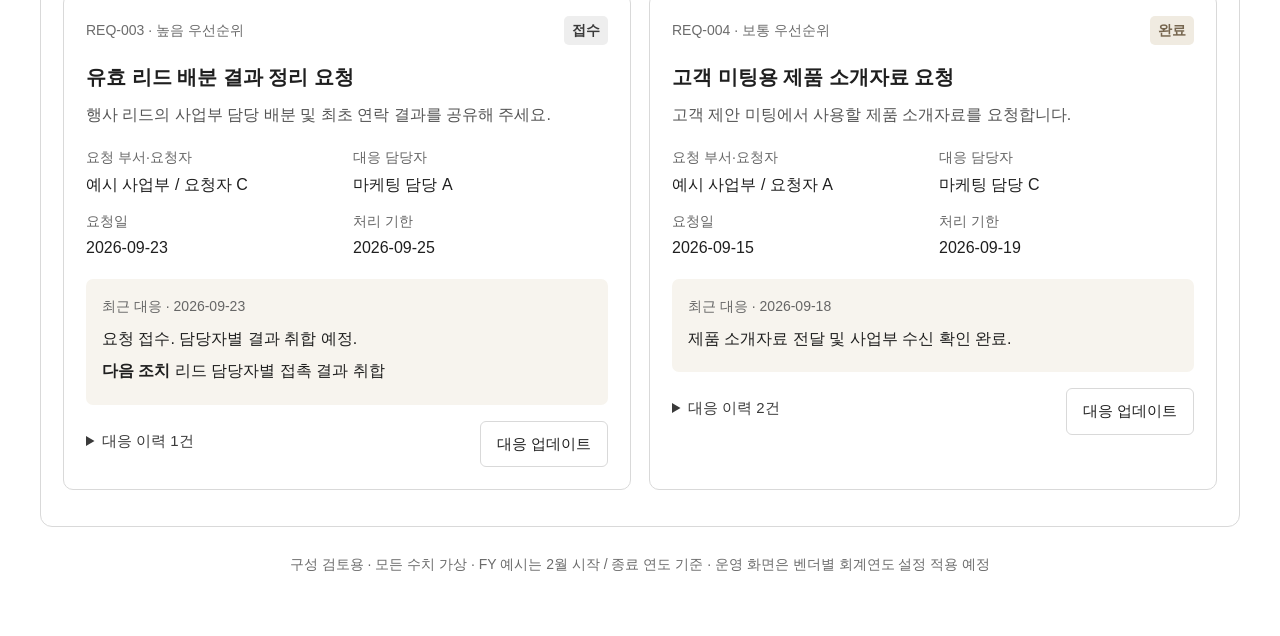
==== commit bac328ca: "Add vendor-specific metrics and business request tracking demos" ====
--- a/vendor-example.html
+++ b/vendor-example.html
@@ -9,19 +9,28 @@
 body{font-size:16px;line-height:1.65}small,.muted{font-size:14px}.eyebrow{font-size:13px}h2{font-size:24px}h3{font-size:18px}.tag{font-size:14px}.section-head p,.quarter p,.kpis p,.note,.foot,.chart-key,.baritem,.barlabels,details summary{font-size:14px}table{font-size:16px}th{font-size:14px}th,td{padding:16px 14px}.stage small{font-size:14px}.stage b{font-size:30px}.form-grid label{font-size:15px}.btn{font-size:15px;padding:10px 16px}.annual select{font:inherit;padding:8px 12px;border:1px solid #bcad96;border-radius:6px;background:white}.annual-controls{display:flex;gap:12px;align-items:center;flex-wrap:wrap}.annual [hidden]{display:none!important}#annualStatus{margin-top:12px;font-size:16px}.annual-metrics.no-target{grid-template-columns:1fr}
 @media(max-width:700px){body{font-size:16px}h2{font-size:22px}.barlabels{font-size:12px}.annual-metrics strong{font-size:26px}.kpis p{font-size:14px}}
 #portalMetrics{display:grid;grid-template-columns:repeat(5,minmax(0,1fr));gap:14px;margin-top:20px}.portal-metric{padding:20px;border:1px solid var(--line);border-radius:10px;background:#faf9f6;min-width:0}.portal-metric h3{font-size:17px;margin:0;overflow-wrap:anywhere}.portal-metric p{font-size:14px;color:var(--muted);min-height:24px;margin:5px 0 18px}.portal-metric strong{display:block;font-size:32px;margin-bottom:10px}.portal-metric strong small{font-size:14px;margin-left:6px}.portal-yoy{font-size:14px;margin-top:10px;color:var(--muted)}.portal-period select{font:inherit;padding:9px;border:1px solid #bcad96;border-radius:6px;background:#fff}.portal-settings summary{font-size:16px;color:var(--ink)}#portalOptions{display:flex;flex-wrap:wrap;gap:14px 22px;padding:15px;background:#f7f4ee;border-radius:8px}#portalOptions input{width:18px;height:18px;accent-color:#8a7963;vertical-align:middle}@media(max-width:1100px){#portalMetrics{grid-template-columns:repeat(3,minmax(0,1fr))}}@media(max-width:700px){#portalMetrics{grid-template-columns:repeat(2,minmax(0,1fr));gap:10px}.portal-metric{padding:14px}.portal-metric strong{font-size:27px}}
+
+/* 벤더별 지표와 사업부 요청 */
+[hidden]{display:none!important}.portal-controls{display:flex;gap:14px;align-items:center;flex-wrap:wrap}.portal-controls label{display:flex;align-items:center;gap:10px}.portal-controls select,.request-filter select{font:inherit;padding:10px 12px;border:1px solid #bcad96;border-radius:6px;background:white;max-width:100%}.portal-metric{display:flex;flex-direction:column}.portal-metric .metric-summary{font-size:16px;line-height:1.5;min-height:48px;margin:8px 0 20px;color:#555}.metric-comparisons{margin:16px 0 10px;border-top:1px solid #e1dbd2;padding-top:10px}.metric-change{display:flex;justify-content:space-between;align-items:center;gap:8px;font-size:14px;white-space:nowrap;margin:5px 0}.metric-change>span{color:#666}.metric-change.up b{color:#665740}.metric-change.down b{color:#9b521b}.metric-change.neutral b{color:#666;font-weight:500}.metric-explain{display:block;text-align:left;border:0;background:none;color:#625440;padding:12px 0 0;margin-top:auto;font-size:14px;text-decoration:underline;text-underline-offset:4px;min-height:44px}.comparison-key{font-size:14px;color:#666;margin:14px 0}.comparison-key b{color:#444}.metric-rules{display:grid;grid-template-columns:1fr;gap:6px}.metric-rules dt{font-size:14px;color:#666;margin-top:12px}.metric-rules dd{margin:0}.reference-link{text-decoration:underline;font-size:14px}#metricDialog{max-width:700px;max-height:90vh;overflow:auto}#metricEditDetails summary{font-size:16px;margin-bottom:16px}#portalMetrics.booking-view{display:block}#portalMetrics.compact-metrics{grid-template-columns:repeat(2,minmax(0,1fr))}.booking-table{min-width:880px}.booking-table caption{text-align:left;color:#666;font-size:14px;margin-bottom:12px}.booking-table thead th{background:#eee8df;color:#544b3f}.booking-table tbody th{background:transparent;font-size:16px;color:var(--ink);min-width:215px}.booking-table th small{display:block;font-weight:400}.booking-table td{font-variant-numeric:tabular-nums;white-space:nowrap}.booking-table .metric-change{gap:12px}.booking-table .metric-change>span{display:none}.booking-table .booking-total{background:#f3eee4}.booking-table .booking-total th,.booking-table .booking-total td{border-top:2px solid #bcad96;font-weight:700}.common-example{border-left:3px solid #bcad96;background:#faf9f6;padding:12px 16px;margin-top:24px;font-size:14px;color:#666}
+.request-stats{display:grid;grid-template-columns:repeat(4,minmax(0,1fr));gap:12px;margin-bottom:20px}.request-stat{padding:18px 20px;border:1px solid var(--line);border-radius:8px;background:#faf9f6}.request-stat>span{font-size:15px;color:#666}.request-stat>b{display:block;font-size:32px;margin-top:4px}.request-stat small{margin-left:6px;font-weight:400}.request-stat:nth-child(3){background:#fff8ed}.request-toolbar{display:flex;align-items:center;justify-content:space-between;gap:12px;flex-wrap:wrap;margin-bottom:16px}.request-filter{display:flex;align-items:center;gap:10px}.request-cards{display:grid;grid-template-columns:repeat(2,minmax(0,1fr));gap:18px}.request-card{border:1px solid var(--line);border-radius:10px;padding:22px;min-width:0}.request-card.is-overdue{border-left:4px solid #b67c3f}.request-card .row{flex-wrap:wrap}.request-card h3{font-size:20px;margin:16px 0 8px}.request-content{font-size:16px;margin:0 0 18px;color:#555;white-space:pre-wrap;overflow-wrap:anywhere}.request-meta{display:grid;grid-template-columns:repeat(2,minmax(0,1fr));gap:12px;margin:0}.request-meta dt{font-size:14px;color:#666}.request-meta dd{margin:2px 0 0;font-size:16px;overflow-wrap:anywhere}.request-response{background:#f7f4ee;padding:14px 16px;border-radius:7px;margin-top:18px}.request-response>span{font-size:14px;color:#666}.request-response p{font-size:16px;margin:6px 0;white-space:pre-wrap;overflow-wrap:anywhere}.request-card-actions{display:flex;align-items:flex-start;justify-content:space-between;gap:14px;margin-top:16px}.request-card-actions details{flex:1;min-width:0}.request-card-actions summary{margin-top:8px;font-size:15px}.request-card-actions .btn{flex-shrink:0}.request-history{padding-left:20px;margin:16px 0 0}.request-history li{padding:0 0 12px 4px}.request-history p{margin:3px 0;overflow-wrap:anywhere;white-space:pre-wrap}#requestDialog{max-width:800px;max-height:90vh;overflow:auto}#requestError{color:#9b3522}.request-card h3{overflow-wrap:anywhere}
+@media(max-width:1100px){.portal-controls{width:100%}}@media(max-width:800px){.request-cards{grid-template-columns:1fr}}@media(max-width:520px){#portalMetrics,#portalMetrics.compact-metrics{grid-template-columns:1fr}.portal-metric{padding:20px}.portal-metric .metric-summary{min-height:0}.portal-metric strong{font-size:34px}.request-stats{grid-template-columns:repeat(2,minmax(0,1fr));gap:10px}.request-stat{padding:14px}.request-card{padding:16px}.request-card-actions{flex-wrap:wrap}.request-card-actions details{flex-basis:100%}.portal-controls label{width:100%}.portal-controls select{flex:1}}
 </style></head><body><main class="shell">
-<a href="./">← 이벤트 캘린더</a><div class="sample"><strong>화면 구성 예시</strong> · 아래 벤더명·실적·파트너·프로모션·리드·계획은 모두 가상 데이터입니다. 실제 저장소에 반영되지 않습니다.</div>
-<header class="head"><div><div class="eyebrow">VENDOR PERFORMANCE</div><h1>Vendor A <span class="tag">예시 벤더</span></h1><div class="muted">이번 분기 성과와 남은 실행 과제를 한눈에</div></div><div class="quarter"><b>FY27 · Q3</b><p>2026.08.01 — 2026.10.31 · 분기 종료까지 <strong>38일</strong></p><span class="tag">예시 기준일 2026.09.23</span></div></header>
-<nav aria-label="상세 영역"><a href="#portal">포털 지표</a><a href="#overview">분기 요약</a><a href="#sales">실적</a><a href="#partners">파트너</a><a href="#promotions">프로모션</a><a href="#leads">리드 추적</a><a href="#actions">실행 계획</a></nav>
-<section id="portal"><div class="section-head"><div><div class="eyebrow">VENDOR PORTAL METRICS</div><h2>벤더별 포털 실적</h2><p>제공하신 화면의 10개 지표 구성 · 수치는 모두 가상 · 실제 적용 시 벤더별 항목 설정</p></div><label class="portal-period">조회 기간 <select id="portalPeriod"><option value="quarter">이번 Q 누적</option><option value="month">이번 달 누적</option></select></label></div><details class="portal-settings"><summary>표시 항목 설정 · <span id="portalMetricCount"></span></summary><p class="muted">벤더가 사용하는 항목만 선택합니다. 예시 변경은 새로고침하면 초기화됩니다.</p><div id="portalOptions"></div></details><div id="portalMetrics"></div><div class="note">TCV·ACV·NPACV·Flex 등은 각각 별도 지표이며 합산하지 않습니다. Approved DR은 Converted Date, New Logos는 Partner Sourced 조건 등 벤더 포털의 집계 기준을 함께 보관합니다. 전년 동기 값이 없으면 0% 대신 ‘자료 미입력’으로 표시합니다.</div></section>
-<section id="overview" class="annual" aria-label="현재 FY 연간 타겟"><div class="section-head"><div><div class="eyebrow">CURRENT FISCAL YEAR</div><h2>FY27 연간 벤더 타겟</h2><p>2026.02.01 — 2027.01.31 · 실적 기준: NPACV (예시) · 2026.09.23까지 누적 · 단위 K USD</p></div><div class="annual-controls"><span class="tag">진행 중 · Q3</span><label>연간 타겟 <select id="annualMode" aria-label="연간 타겟 설정"><option value="set">있음</option><option value="none">없음</option><option value="pending">확인 중</option></select></label></div></div><div class="annual-metrics"><div data-target-only><small>연간 벤더 타겟</small><strong>1,800 K USD</strong></div><div><small>FY 누적 실적</small><strong>1,160 K USD</strong></div><div data-target-only><small>연간 달성률</small><strong>64.4%</strong></div><div data-target-only><small>잔여 타겟</small><strong>640 K USD</strong></div></div><div data-target-only class="progress" aria-label="연간 타겟 달성률 64.4%"><span style="width:64.4%"></span></div><p class="muted" style="font-size:14px;margin-bottom:0">FY 누적 실적 = Q1 380 K USD + Q2 460 K USD + Q3 현재 320 K USD. 연간 타겟은 벤더 합의값으로 별도 관리합니다.</p><p id="annualStatus" role="status">벤더와 합의한 연간 타겟 기준입니다.</p></section><div class="grid kpis"><div class="card"><small>이번 Q 벤더 타겟 달성률</small><div class="num">64% <em>320 K USD / 500 K USD</em></div><div class="progress"><span style="width:64%"></span></div><p>분기 경과율 59% · 타겟까지 180 K USD</p></div><div class="card"><small>Active partner</small><div class="num">24 <em>개사 / 등록 40개사</em></div><p>직전 Q 대비 +4개사 · 활성 비율 60%</p></div><div class="card" id="promoSummary"></div><div class="card"><small>이번 Q 액션 완료</small><div class="num">50% <em>3 / 6개</em></div><p style="color:var(--orange)">지연 1개 · 담당자 후속 확인 필요</p></div></div>
-<section id="sales"><div class="section-head"><div><div class="eyebrow">01 / PERFORMANCE</div><h2>분기별 벤더 타겟과 실적</h2><p>타겟 비교 지표: NPACV (예시) · 타겟과 실적은 동일한 지표로 비교 · 금액 단위 K USD · 이번 Q는 9/23까지의 누적 실적</p></div><button class="btn primary" id="uploadGuide">엑셀 업로드 양식 미리보기</button></div><div class="grid two"><div><h3>전년 동기부터 현재까지 5개 Q <span class="muted">· 단위 K USD · 1 K USD = 1,000달러</span></h3><div class="chart-key">막대: 실적 · <b>점선: 벤더 분기 타겟</b> · 달성률 = 실적 ÷ 벤더 타겟</div><div class="bars" aria-label="FY26 Q3 360 K USD, FY26 Q4 420 K USD, FY27 Q1 380 K USD, FY27 Q2 460 K USD, FY27 Q3 진행 중 누적 320 K USD"><div class="baritem"><span class="target-line" style="bottom:120px" title="벤더 타겟 400 K USD"></span><b>360</b><div class="bar" style="height:108px"></div></div><div class="baritem"><span class="target-line" style="bottom:135px" title="벤더 타겟 450 K USD"></span><b>420</b><div class="bar" style="height:126px"></div></div><div class="baritem"><span class="target-line" style="bottom:120px" title="벤더 타겟 400 K USD"></span><b>380</b><div class="bar" style="height:114px"></div></div><div class="baritem"><span class="target-line" style="bottom:144px" title="벤더 타겟 480 K USD"></span><b>460</b><div class="bar last" style="height:138px"></div></div><div class="baritem"><span class="target-line" style="bottom:150px" title="벤더 타겟 500 K USD"></span><b>320*</b><div class="bar current" style="height:96px"></div></div></div><div class="barlabels"><span>FY26 Q3<br>25.08–10<br>타겟 400 · 달성 90%</span><span>FY26 Q4<br>25.11–26.01<br>타겟 450 · 달성 93%</span><span>FY27 Q1<br>26.02–04<br>타겟 400 · 달성 95%</span><span>FY27 Q2<br>26.05–07<br>타겟 480 · 달성 96%</span><span><b>FY27 Q3*</b><br>26.08–09.23 누적<br>타겟 500 · 달성 64%</span></div><p class="muted" style="font-size:14px">FY26 Q3는 전년 동기 마감 실적입니다. *현재 Q는 9/23까지 누적이며 사선 막대로 구분합니다.</p></div><div class="card" style="background:#f5f5f5"><div class="row"><h3>FY27 Q3 누적 실적</h3><span class="tag">9/23 기준</span></div><div class="big">320 <small style="font-size:16px">K USD</small></div><div class="kv"><div><small>벤더 분기 타겟</small><b>500 K USD</b></div><div><small>타겟까지</small><b>180 K USD</b></div><div><small>달성률</small><b>64%</b></div></div><div class="progress"><span style="width:64%"></span></div><small>전년 동기 전체 360 K USD · 현재 Q 누적 320 K USD<br>동일 경과일 실적이 연결되면 전년 동기 대비 증감률을 표시합니다.</small></div></div><div class="note">실제 구현 시: 엑셀 업로드 → 벤더·날짜·실적값 확인 → 중복·오류 검토 → 저장 → 분기별 실적과 달성률 자동 갱신. 현재 버튼은 양식 설명만 보여줍니다.</div></section>
+<a href="./">← 이벤트 캘린더</a><div class="sample"><strong>화면 구성 예시</strong> · 아래 실적·타겟·파트너·프로모션·리드·요청 사항은 모두 가상 데이터입니다. 실제 저장소에 반영되지 않습니다.</div>
+<header class="head"><div><div class="eyebrow">VENDOR PERFORMANCE</div><h1>벤더 상세 대시보드 <span class="tag">구성 예시</span></h1><div class="muted">이번 분기 성과와 남은 실행 과제를 한눈에</div></div><div class="quarter"><b>FY27 · Q3</b><p>2026.08.01 — 2026.10.31 · 분기 종료까지 <strong>38일</strong></p><span class="tag">예시 기준일 2026.09.23</span></div></header>
+<nav aria-label="상세 영역"><a href="#portal">벤더별 실적 지표</a><a href="#overview">분기 요약</a><a href="#sales">실적</a><a href="#partners">파트너</a><a href="#promotions">프로모션</a><a href="#leads">리드 추적</a><a href="#actions">실행 계획</a><a href="#requests">사업부 요청·대응</a></nav>
+<section id="portal"><div class="section-head"><div><div class="eyebrow">VENDOR METRICS</div><h2 id="portalTitle">벤더별 실적 지표</h2><p id="portalSubtitle"></p></div><div class="portal-controls"><label>벤더 양식 <select id="portalVendor"><option value="crowdstrike">CrowdStrike</option><option value="checkpoint">Check Point</option><option value="okta">Okta</option><option value="gigamon">Gigamon</option></select></label><span class="tag good">이번 Q 누적</span></div></div><p class="comparison-key"><b>YoY</b> 전년 동일 Q 대비 · <b>QoQ</b> 직전 Q 대비 · 진행 중인 Q는 <b>동일한 경과 시점의 누적값</b>끼리 비교합니다. 수치·증감률은 모두 가상 예시입니다.</p><details class="portal-settings" id="portalSettings"><summary>표시 항목 설정 · <span id="portalMetricCount"></span></summary><p class="muted">CrowdStrike에서 표시할 항목을 선택합니다. 예시 변경은 새로고침하면 초기화됩니다.</p><div id="portalOptions"></div></details><div id="portalMetrics"></div><p id="metricStatus" class="muted" role="status"></p><div class="note" id="portalNote"></div></section>
+<div class="common-example">아래는 공통 관리 영역의 구성 예시입니다. 위 선택은 실적 지표의 양식만 전환하며, 아래 타겟·파트너·활동·요청 수치는 별도의 가상 예시입니다.</div>
+<section id="overview" class="annual" aria-label="현재 FY 연간 타겟"><div class="section-head"><div><div class="eyebrow">CURRENT FISCAL YEAR</div><h2>FY27 연간 벤더 타겟</h2><p>2026.02.01 — 2027.01.31 · 실적 기준: NPACV (CrowdStrike 가상 예시) · 2026.09.23까지 누적 · 단위 K USD</p></div><div class="annual-controls"><span class="tag">진행 중 · Q3</span><label>연간 타겟 <select id="annualMode" aria-label="연간 타겟 설정"><option value="set">있음</option><option value="none">없음</option><option value="pending">확인 중</option></select></label></div></div><div class="annual-metrics"><div data-target-only><small>연간 벤더 타겟</small><strong>1,800 K USD</strong></div><div><small>FY 누적 실적</small><strong>1,160 K USD</strong></div><div data-target-only><small>연간 달성률</small><strong>64.4%</strong></div><div data-target-only><small>잔여 타겟</small><strong>640 K USD</strong></div></div><div data-target-only class="progress" aria-label="연간 타겟 달성률 64.4%"><span style="width:64.4%"></span></div><p class="muted" style="font-size:14px;margin-bottom:0">FY 누적 실적 = Q1 380 K USD + Q2 460 K USD + Q3 현재 320 K USD. 연간 타겟은 벤더 합의값으로 별도 관리합니다.</p><p id="annualStatus" role="status">벤더와 합의한 연간 타겟 기준입니다.</p></section><div class="grid kpis"><div class="card"><small>이번 Q 벤더 타겟 달성률</small><div class="num">64% <em>320 K USD / 500 K USD</em></div><div class="progress"><span style="width:64%"></span></div><p>분기 경과율 59% · 타겟까지 180 K USD</p></div><div class="card"><small>Active partner</small><div class="num">24 <em>개사 / 등록 40개사</em></div><p>직전 Q 대비 +4개사 · 활성 비율 60%</p></div><div class="card" id="promoSummary"></div><div class="card"><small>이번 Q 액션 완료</small><div class="num">50% <em>3 / 6개</em></div><p style="color:var(--orange)">지연 1개 · 담당자 후속 확인 필요</p></div></div>
+<section id="sales"><div class="section-head"><div><div class="eyebrow">01 / PERFORMANCE</div><h2>분기별 벤더 타겟과 실적</h2><p>타겟 비교 지표: NPACV (CrowdStrike 가상 예시) · 타겟과 실적은 동일한 지표로 비교 · 금액 단위 K USD · 이번 Q는 9/23까지의 누적 실적</p></div><button class="btn primary" id="uploadGuide">엑셀 업로드 양식 미리보기</button></div><div class="grid two"><div><h3>전년 동기부터 현재까지 5개 Q <span class="muted">· 단위 K USD · 1 K USD = 1,000달러</span></h3><div class="chart-key">막대: 실적 · <b>점선: 벤더 분기 타겟</b> · 달성률 = 실적 ÷ 벤더 타겟</div><div class="bars" aria-label="FY26 Q3 360 K USD, FY26 Q4 420 K USD, FY27 Q1 380 K USD, FY27 Q2 460 K USD, FY27 Q3 진행 중 누적 320 K USD"><div class="baritem"><span class="target-line" style="bottom:120px" title="벤더 타겟 400 K USD"></span><b>360</b><div class="bar" style="height:108px"></div></div><div class="baritem"><span class="target-line" style="bottom:135px" title="벤더 타겟 450 K USD"></span><b>420</b><div class="bar" style="height:126px"></div></div><div class="baritem"><span class="target-line" style="bottom:120px" title="벤더 타겟 400 K USD"></span><b>380</b><div class="bar" style="height:114px"></div></div><div class="baritem"><span class="target-line" style="bottom:144px" title="벤더 타겟 480 K USD"></span><b>460</b><div class="bar last" style="height:138px"></div></div><div class="baritem"><span class="target-line" style="bottom:150px" title="벤더 타겟 500 K USD"></span><b>320*</b><div class="bar current" style="height:96px"></div></div></div><div class="barlabels"><span>FY26 Q3<br>25.08–10<br>타겟 400 · 달성 90%</span><span>FY26 Q4<br>25.11–26.01<br>타겟 450 · 달성 93%</span><span>FY27 Q1<br>26.02–04<br>타겟 400 · 달성 95%</span><span>FY27 Q2<br>26.05–07<br>타겟 480 · 달성 96%</span><span><b>FY27 Q3*</b><br>26.08–09.23 누적<br>타겟 500 · 달성 64%</span></div><p class="muted" style="font-size:14px">FY26 Q3는 전년 동기 마감 실적입니다. *현재 Q는 9/23까지 누적이며 사선 막대로 구분합니다.</p></div><div class="card" style="background:#f5f5f5"><div class="row"><h3>FY27 Q3 누적 실적</h3><span class="tag">9/23 기준</span></div><div class="big">320 <small style="font-size:16px">K USD</small></div><div class="kv"><div><small>벤더 분기 타겟</small><b>500 K USD</b></div><div><small>타겟까지</small><b>180 K USD</b></div><div><small>달성률</small><b>64%</b></div></div><div class="progress"><span style="width:64%"></span></div><small>전년 동기 전체 360 K USD · 현재 Q 누적 320 K USD<br>동일 경과일 실적이 연결되면 전년 동기 대비 증감률을 표시합니다.</small></div></div><div class="note">실제 구현 시: 엑셀 업로드 → 벤더·날짜·실적값 확인 → 중복·오류 검토 → 저장 → 분기별 실적과 달성률 자동 갱신. 현재 버튼은 양식 설명만 보여줍니다.</div></section>
 <section id="partners"><div class="section-head"><div><div class="eyebrow">02 / PARTNER HEALTH</div><h2>Active partner 현황</h2><p>ERP 기준 예시: 이번 Q에 거래가 발생한 파트너 · 포털의 # of Partners와 별도 집계</p></div><span class="tag good">24개사 활성</span></div><div class="partner-stats"><div class="partner-stat"><span>등록 파트너</span><strong>40<small>개사</small></strong><p>전체 등록 기준</p></div><div class="partner-stat active"><span>Active partner</span><strong>24<small>개사</small></strong><p>직전 Q 대비 +4개사</p></div><div class="partner-stat"><span>비활성 파트너</span><strong>16<small>개사</small></strong><p>이번 Q 거래 없음</p></div><div class="partner-stat"><span>활성 비율</span><strong>60<small>%</small></strong><p>활성 24 / 등록 40개사</p></div></div><div class="partner-followup"><div><div class="progress"><span style="width:60%;background:var(--green)"></span></div><p>이번 Q <b>신규 활성 3개사</b> · <b>재활성 2개사</b> <span class="muted">(활성 24개사에 포함)</span></p></div><div class="note"><b>확인할 포인트</b><br>직전 Q 활성 20개사 중 이번 Q 미거래 1개사.<br>신규 확보와 기존 파트너 재거래를 구분해 관리합니다.</div></div><details><summary>파트너별 예시 보기</summary><div class="scroll"><table><thead><tr><th>파트너</th><th>이번 Q 실적</th><th>마지막 거래</th><th>구분</th></tr></thead><tbody><tr><td>예시 파트너 A</td><td>80 K USD</td><td>09.19</td><td>기존 활성</td></tr><tr><td>예시 파트너 B</td><td>20 K USD</td><td>09.17</td><td>신규 활성</td></tr><tr><td>예시 파트너 C</td><td>0 K USD</td><td>06.28</td><td>이번 Q 미거래</td></tr></tbody></table></div></details></section>
 <section id="promotions"><div class="section-head"><div><div class="eyebrow">03 / PROMOTIONS</div><h2>프로모션 실행과 성과</h2><p>각 프로모션에서 지표·단위·인정 기준을 설정합니다. 기준일 2026.09.23.</p></div><button class="btn primary" id="addPromo">+ 프로모션 추가</button></div><p id="promoCount"></p><div class="note">설정 변경을 눌러 직접 바꿔보세요. 변경은 이 화면에서만 적용되며 새로고침하면 초기화됩니다. 엑셀·ERP 연동은 아직 연결하지 않았습니다.</div><div id="promoCards" class="promo-cards"></div><p id="promoStatus" role="status" class="muted"></p><div class="note">서로 다른 지표·단위의 달성률은 합산하지 않습니다. 복수 목표가 있으면 모두 달성한 경우에만 ‘목표 달성’으로 집계하며 보상 지급 조건은 별도로 관리합니다.</div></section><section id="leads"><div class="section-head"><div><div class="eyebrow">04 / LEAD FOLLOW-UP</div><h2>리드 추적</h2><p>예시 보안 컨퍼런스 · 2026.09.10 · 중복 제거 리드 기준</p></div><span class="tag warn">미접촉 20건</span></div><div class="grid funnel"><div class="stage"><small>확보 리드</small><b>100</b><small>기준 모집단</small></div><div class="stage"><small>접촉 완료</small><b>80</b><small>전체 대비 80%</small></div><div class="stage"><small>유효 리드</small><b>32</b><small>전체 대비 32%</small></div><div class="stage"><small>영업 기회</small><b>12</b><small>전체 대비 12%</small></div><div class="stage"><small>수주</small><b>3</b><small>전체 대비 3%</small></div></div><p class="muted" style="font-size:14px">단계별 누적 도달 건수입니다. 단계 간 포함 관계가 있어 합산하지 않습니다.</p><div class="scroll"><table><thead><tr><th>리드 / 고객</th><th>현재 단계</th><th>담당</th><th>최근 접촉</th><th>다음 행동 / 기한</th></tr></thead><tbody><tr><td>예시 고객 A</td><td>영업 기회</td><td>담당 A</td><td>09.21</td><td>PoC 범위 합의 · 09.25</td></tr><tr><td>예시 고객 B</td><td>유효 리드</td><td>담당 B</td><td>09.18</td><td>기술 미팅 · 09.24</td></tr><tr><td>예시 고객 C</td><td>미접촉</td><td>담당 A</td><td>—</td><td><span class="tag warn">최초 연락 · 09.22 기한 경과</span></td></tr></tbody></table></div></section>
 <section id="actions"><div class="section-head"><div><div class="eyebrow">05 / QUARTER ACTION PLAN</div><h2>이번 Q 액션 플랜과 이행 현황</h2><p>완료 3 · 진행 1 · 지연 1 · 예정 1 / 총 6개 · 기준일 9/23</p></div><span class="tag">완료율 50%</span></div><div class="scroll"><table><thead><tr><th>핵심 과제</th><th>완료 기준</th><th>담당</th><th>기한</th><th>이행 상태</th></tr></thead><tbody><tr><td>프로모션 스킴 확정</td><td>2건 승인</td><td>담당 A</td><td>08.28</td><td><span class="tag good">완료</span></td></tr><tr><td>컨퍼런스 참여</td><td>유효한 연락처 100건 확보</td><td>담당 B</td><td>09.10</td><td><span class="tag good">완료</span></td></tr><tr><td>파트너 대상 안내</td><td>등록 40개사 발송 완료</td><td>담당 A</td><td>09.15</td><td><span class="tag good">완료</span></td></tr><tr><td>컨퍼런스 리드 최초 접촉</td><td>100건 접촉 · 현재 80건</td><td>담당 B</td><td>09.22</td><td><span class="tag warn">지연 · 1일</span></td></tr><tr><td>프로모션 딜 등록 확보</td><td>20건 승인 · 현재 12건</td><td>담당 A</td><td>10.31</td><td><span class="tag">진행 · 60%</span></td></tr><tr><td>다음 Q 공동 계획 수립</td><td>벤더 합의 및 계획서 확정</td><td>담당 C</td><td>10.28</td><td><span class="tag">예정</span></td></tr></tbody></table></div><div class="note"><b>우선 처리:</b> 미접촉 리드 20건 담당 배분 → 첫 연락 완료 → 결과 기록. 실적 타겟까지 남은 180 K USD과 연결할 영업 기회를 점검합니다.</div></section>
+<section id="requests"><div class="section-head"><div><div class="eyebrow">06 / BUSINESS REQUESTS</div><h2>사업부 요청 사항과 대응 현황</h2><p>요청 내용부터 담당자·처리 기한·최근 대응·후속 조치까지 · 예시 기준일 2026.09.23</p></div><button class="btn primary" type="button" id="addRequest">+ 요청 추가</button></div><div id="requestSummary" class="request-stats"></div><div class="request-toolbar"><label class="request-filter">요청 상태 <select id="requestFilter"><option value="all">전체</option><option value="open">미완료</option><option value="overdue">기한 경과</option><option value="received">접수</option><option value="working">진행 중</option><option value="waiting">회신 대기</option><option value="done">완료</option></select></label><span class="muted">가상 요청 · 추가·수정은 새로고침 시 초기화</span></div><div id="requestCards" class="request-cards"></div><p id="requestStatus" class="muted" role="status"></p></section>
 <div class="foot">구성 검토용 · 모든 수치 가상 · FY 예시는 2월 시작 / 종료 연도 기준 · 운영 화면은 벤더별 회계연도 설정 적용 예정</div>
 </main><dialog id="uploadModal" aria-labelledby="uploadTitle"><div class="row"><h2 id="uploadTitle">실적 엑셀 자동 입력 방식</h2><button class="btn" id="closeUpload">닫기</button></div><p>정해진 양식으로 올리면 과거 4개 Q와 현재 Q 실적을 자동 집계할 수 있습니다. 아래는 제안 양식이며, 아직 업로드·저장 기능은 연결하지 않았습니다.</p><div class="scroll"><table><thead><tr><th>필수 열</th><th>예시</th></tr></thead><tbody><tr><td>거래 ID / 행 ID</td><td>DEMO-001 (중복 방지)</td></tr><tr><td>실적 인식일</td><td>2026-09-01</td></tr><tr><td>벤더</td><td>Vendor A</td></tr><tr><td>파트너 ID / 명</td><td>PARTNER-A / 예시 파트너 A</td></tr><tr><td>실적값 / 단위</td><td>10 / K USD</td></tr></tbody></table></div><p>업로드 → 오류·중복 확인 → 적용할 내역 미리보기 → 저장 순서로 구성합니다. 벤더별 FY, 실적 인정 기준·단위와 집계 방식을 먼저 설정합니다. 금액은 K USD(천 달러)로 표시하며, 원본이 다른 통화라면 적용 환율·환율 기준일을 지정합니다. 취소·반품 처리도 맞춥니다.</p><div class="note">파일에 입력한 실적 기준일도 함께 저장해, 미입력 기간이 0 K USD 실적으로 보이지 않게 합니다. 벤더 연간·분기 타겟은 별도 입력하며 파트너 명부가 있어야 전체 활성 비율을 계산할 수 있습니다.</div></dialog>
 <script>const dialog=document.querySelector('#uploadModal');document.querySelector('#uploadGuide').onclick=()=>dialog.showModal();document.querySelector('#closeUpload').onclick=()=>dialog.close();dialog.addEventListener('click',e=>{if(e.target===dialog){const r=dialog.getBoundingClientRect();if(e.clientX<r.left||e.clientX>r.right||e.clientY<r.top||e.clientY>r.bottom)dialog.close()}});</script>
 <dialog id="promoEditor" aria-labelledby="promoEditorTitle"><div class="row"><h2 id="promoEditorTitle">프로모션 설정</h2><button class="btn" id="closePromo" type="button">닫기</button></div><p>예시 편집 · 실제 저장소에는 저장되지 않습니다.</p><form id="promoForm"><div class="form-grid"><label class="wide">프로모션명<input name="name" required maxlength="120"></label><label>시작일<input type="date" name="start" required></label><label>종료일<input type="date" name="end" required></label><label class="wide">보상 스킴<textarea name="scheme" rows="2" placeholder="지급 조건과 보상 내용을 작성하세요"></textarea></label></div><div id="goalForms"></div><p id="promoError" role="alert"></p><div class="editor-actions"><button class="btn" type="button" id="addGoal">+ 목표 추가</button><button class="btn primary" type="submit">예시에 적용</button></div></form></dialog><script src="promotion-example.js?v=1"></script><script>
 document.querySelector('#annualMode').addEventListener('change',e=>{const mode=e.target.value,has=mode==='set',section=document.querySelector('.annual');section.querySelectorAll('[data-target-only]').forEach(el=>el.hidden=!has);section.querySelector('.annual-metrics').classList.toggle('no-target',!has);section.querySelector('h2').textContent=has?'FY27 연간 벤더 타겟':'FY27 누적 실적';document.querySelector('#annualStatus').textContent=has?'벤더와 합의한 연간 타겟 기준입니다.':mode==='none'?'연간 타겟 없음 · 누적 실적만 표시합니다.':'연간 타겟 확인 중 · 확인 전까지 달성률과 잔여 타겟은 표시하지 않습니다.';});
-</script><script src="vendor-metrics-example.js?v=1"></script></body></html>
+</script><dialog id="metricDialog" aria-labelledby="metricTitle"><div class="row"><h2 id="metricTitle">항목 설명</h2><button type="button" class="btn" id="closeMetric">닫기</button></div><p id="metricMeaning"></p><dl id="metricRules" class="metric-rules"></dl><a id="metricSource" class="reference-link" target="_blank" rel="noopener" hidden>CrowdStrike 공개 정의 참고 (2022년 자료)</a><div class="note">집계 기준은 현재 벤더 기준으로 확인이 필요합니다. 비교값은 구성 검토용 가상값이며 실제 실적과 무관합니다. 비교값 미입력 또는 0이면 증감률을 계산하지 않습니다.</div><details id="metricEditDetails"><summary>이 벤더의 설명 수정</summary><form id="metricDefinitionForm"><div class="form-grid"><label class="wide">카드 한 줄 설명<input name="summary" required maxlength="80"></label><label class="wide">항목의 의미<textarea name="meaning" required rows="3" maxlength="1000"></textarea></label><label class="wide">집계 대상·제외 조건<textarea name="rule" required rows="2" maxlength="1000"></textarea></label><label class="wide">실적 인정 날짜<textarea name="date" required rows="2" maxlength="500"></textarea></label></div><p class="muted">현재 예시에만 적용됩니다. 새로고침하면 초기화됩니다.</p><button type="submit" class="btn primary">설명 예시에 적용</button></form></details></dialog>
+<dialog id="requestDialog" aria-labelledby="requestDialogTitle"><div class="row"><h2 id="requestDialogTitle">사업부 요청 추가</h2><button class="btn" type="button" id="closeRequest">닫기</button></div><p>가상 요청 편집 · 실제 저장·알림 발송은 연결되지 않았습니다.</p><form id="requestForm"><div class="form-grid"><label class="wide">요청 제목<input name="title" required maxlength="120"></label><label class="wide">요청 내용<textarea name="content" rows="3" required maxlength="1500"></textarea></label><label>요청 부서·요청자<input name="requester" required maxlength="80"></label><label>대응 담당자<input name="owner" required maxlength="80"></label><label>요청일<input type="date" name="created" required></label><label>처리 기한<input type="date" name="due" required></label><label>우선순위<select name="priority"><option>높음</option><option selected>보통</option><option>낮음</option></select></label><label>진행 상태<select name="status"><option value="received">접수</option><option value="working">진행 중</option><option value="waiting">회신 대기</option><option value="done">완료</option></select></label><label class="wide">이번 대응 내용<textarea name="response" rows="3" maxlength="2000"></textarea></label><label class="wide">다음 조치<input name="next" maxlength="200"></label></div><p id="requestError" role="alert"></p><button type="submit" class="btn primary">요청 예시에 적용</button></form></dialog>
+<script src="vendor-metrics-example.js?v=2"></script><script src="business-requests-example.js?v=1"></script></body></html>
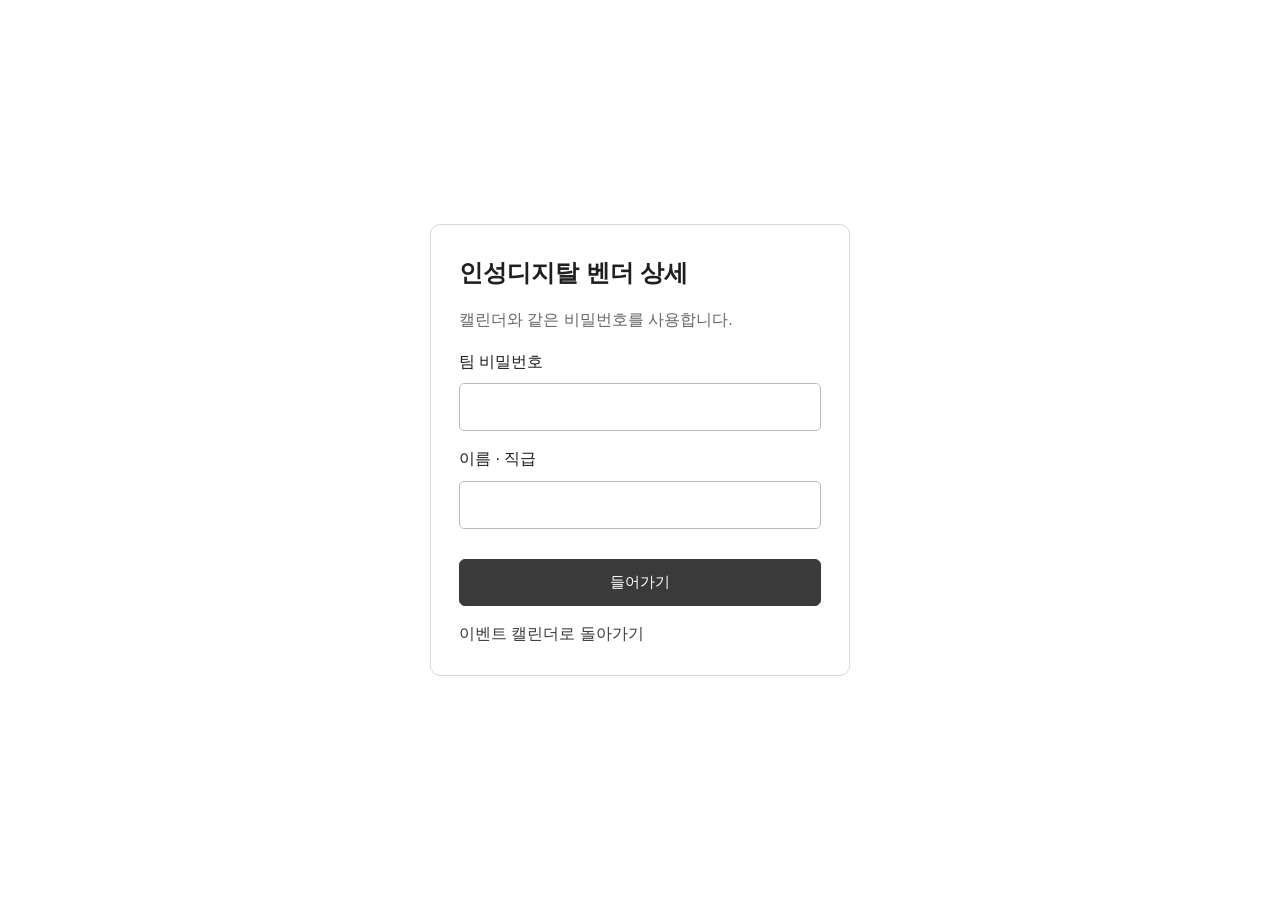
==== commit 5742216e: "Connect all vendor dashboards to shared storage and real data entry" ====
--- a/vendor-example.html
+++ b/vendor-example.html
@@ -1,36 +1 @@
-<!doctype html><html lang="ko"><head><meta charset="utf-8"><meta name="viewport" content="width=device-width,initial-scale=1"><meta name="robots" content="noindex,nofollow"><title>벤더 상세 대시보드 · 구성 예시</title>
-<style>
-:root{--ink:#1f1f1f;--muted:#6b6b6b;--line:#d9d9d9;--blue:#3a3a3a;--bg:#ffffff;--green:#76664f;--orange:#ac6215}*{box-sizing:border-box}html{scroll-behavior:smooth;scroll-padding-top:80px}body{margin:0;background:var(--bg);color:var(--ink);font:14px/1.55 -apple-system,BlinkMacSystemFont,"Apple SD Gothic Neo","Malgun Gothic",sans-serif}.shell{width:100%;margin:0;padding:28px 40px 60px}a{color:var(--blue);text-decoration:none}button{font:inherit;cursor:pointer}.sample{background:#fff5dd;border:1px solid #ebd69e;border-radius:8px;padding:11px 16px;margin:20px 0;color:#795417}.eyebrow{letter-spacing:2px;font-size:11px;font-weight:700;color:var(--blue)}h1{font-size:34px;letter-spacing:-1px;margin:5px 0}h2{font-size:20px;margin:0}h3{font-size:14px;margin:0 0 12px}.muted,small{color:var(--muted)}.head,.section-head,.row{display:flex;align-items:center;justify-content:space-between;gap:16px}.tag{display:inline-block;border-radius:5px;padding:3px 8px;background:#eeeeee;color:var(--blue);font-size:12px;font-weight:600}.warn{background:#fff3df;color:var(--orange)}.good{background:#f0ebe1;color:var(--green)}nav{position:sticky;top:0;z-index:3;display:flex;gap:24px;backdrop-filter:blur(16px);background:rgba(255,255,255,.96);padding:17px 0;border-bottom:1px solid var(--line);overflow:auto;white-space:nowrap}nav a{font-weight:600;color:var(--muted)}.grid{display:grid;gap:16px}.annual{margin-top:22px;border-left:4px solid #8a7963;background:#f7f4ee}.annual-metrics{display:grid;grid-template-columns:repeat(4,1fr);gap:20px;margin-top:18px}.annual-metrics strong{display:block;font-size:28px;margin-top:5px}.annual .progress{margin-top:18px}.kpis{grid-template-columns:repeat(4,1fr);margin:22px 0}.card,section{background:white;border:1px solid var(--line);border-radius:12px;padding:22px}.kpis .num{font-size:30px;font-weight:750;margin:8px 0 3px;letter-spacing:-1px}.num em{font-size:14px;font-style:normal;font-weight:500;color:var(--muted)}.kpis p{margin:0;color:var(--muted);font-size:12px}section{margin:20px 0}.section-head{margin-bottom:22px}.section-head p{margin:3px 0 0;color:var(--muted);font-size:12px}.btn{border:1px solid #d9d9d9;border-radius:6px;padding:9px 14px;background:white;color:var(--ink)}.btn.primary{background:var(--blue);color:white;border-color:var(--blue)}.two{grid-template-columns:1.25fr 1fr}.progress{height:8px;background:#eeeeee;border-radius:6px;margin:12px 0;overflow:hidden}.progress span{display:block;height:100%;background:#8a7963;border-radius:6px}.note{background:#f3f3f3;border-radius:7px;padding:12px 15px;margin-top:18px;font-size:12px;color:var(--muted)}.bars{height:180px;display:flex;align-items:flex-end;justify-content:space-around;gap:18px;border-bottom:1px solid var(--line);margin:20px 0 0;padding:0 12px}.baritem{position:relative;width:18%;text-align:center;font-size:12px}.baritem b{display:block;margin-bottom:5px}.bar{background:#d8cdbd;width:60%;max-width:75px;margin:auto;border-radius:6px 6px 0 0}.bar.last{background:#af9e87}.bar.current{background:repeating-linear-gradient(135deg,#786852 0,#786852 5px,#b5a38c 5px,#b5a38c 10px);border:1px dashed #786852}.target-line{position:absolute;left:8%;right:8%;border-top:2px dashed #ac6215;pointer-events:none}.chart-key{font-size:12px;color:var(--muted);margin-top:10px}.chart-key b{color:#ac6215}.barlabels{display:flex;justify-content:space-around;text-align:center;font-size:11px;margin-top:8px;color:var(--muted)}.barlabels span{width:20%}.big{font-size:36px;letter-spacing:-1px;font-weight:750}.kv{display:flex;gap:26px;margin:14px 0}.kv b{display:block;font-size:20px}.scroll{overflow:auto}table{border-collapse:collapse;width:100%;font-size:13px;text-align:left;min-width:660px}th{font-size:11px;color:var(--muted);background:#f2f2f2;font-weight:600}th,td{padding:13px 12px;border-bottom:1px solid var(--line);vertical-align:top}tr:last-child td{border-bottom:0}td small{display:block;margin-top:3px}.funnel{grid-template-columns:repeat(5,1fr);gap:8px}.stage{padding:17px 12px;background:#f7f4ee;border-radius:7px;border-top:3px solid #bcad96}.stage b{font-size:25px;display:block}.stage small{font-size:11px}.plan{grid-template-columns:1fr 1fr 1fr}.plan .card{padding:17px;background:#fafafa}.plan p{font-size:13px}.plan strong{display:block;margin:12px 0}.foot{font-size:12px;color:var(--muted);text-align:center;margin-top:26px}.quarter{min-width:245px;text-align:right}.quarter b{font-size:24px}.quarter p{margin:4px 0;font-size:12px;color:var(--muted)}dialog{border:0;border-radius:14px;max-width:640px;width:calc(100% - 32px);padding:26px;box-shadow:0 20px 70px #1f1f1f44}dialog::backdrop{background:#1f1f1f66}dialog table{min-width:450px}dialog p{color:var(--muted)}details summary{cursor:pointer;color:var(--blue);font-size:12px;margin-top:18px}:focus-visible{outline:3px solid #888888;outline-offset:3px}
-@media(max-width:700px){.annual-metrics{grid-template-columns:repeat(2,1fr);gap:14px}.annual-metrics strong{font-size:23px}.shell{padding:18px 16px 40px}.head{align-items:flex-start;flex-direction:column}.quarter{text-align:left}.kpis{grid-template-columns:repeat(2,1fr)}.two,.plan{grid-template-columns:1fr}.funnel{grid-template-columns:repeat(2,1fr)}.section-head{align-items:flex-start;flex-wrap:wrap}h1{font-size:28px}.card,section{padding:17px}.kpis .num{font-size:25px}nav{gap:20px}.barlabels{font-size:10px}}
-.promo-cards{display:grid;grid-template-columns:repeat(3,minmax(0,1fr));gap:16px;margin-top:20px}.promo-card{border:1px solid var(--line);border-radius:10px;padding:20px}.promo-card .row{align-items:flex-start;flex-wrap:wrap}.promo-card h3{margin-bottom:5px}.metric{padding:18px 0;border-bottom:1px solid var(--line);margin-bottom:12px}.metric small{overflow-wrap:anywhere}#promoEditor{max-width:800px;max-height:90vh;overflow:auto}.form-grid{display:grid;grid-template-columns:repeat(2,minmax(0,1fr));gap:12px}.form-grid label{display:grid;gap:5px;font-size:13px}.form-grid input,.form-grid select,.form-grid textarea{width:100%;min-width:0;font:inherit;padding:9px;border:1px solid #bbb;border-radius:5px}.wide{grid-column:1/-1}.goal-form{margin:18px 0;border:1px solid var(--line);border-radius:8px;padding:16px}.remove-goal{margin-top:12px}#promoError{color:#9a1b1b}.editor-actions{display:flex;gap:12px;justify-content:space-between;margin-top:18px}@media(max-width:1000px){.promo-cards{grid-template-columns:1fr}}@media(max-width:600px){.form-grid{grid-template-columns:1fr}}
-.partner-stats{display:grid;grid-template-columns:repeat(4,minmax(0,1fr));gap:16px}.partner-stat{padding:24px;border:1px solid var(--line);border-radius:10px;background:#faf9f6}.partner-stat.active{background:#f0ebe1;border-color:#bcad96}.partner-stat>span{font-size:15px;color:var(--muted)}.partner-stat strong{display:block;font-size:42px;line-height:1.2;margin:14px 0;letter-spacing:-1px}.partner-stat strong small{font-size:18px;margin-left:7px;font-weight:500}.partner-stat p{font-size:14px;margin:0;color:var(--muted)}.partner-followup{display:grid;grid-template-columns:1.25fr 1fr;gap:24px;margin-top:18px;align-items:center}.partner-followup p{font-size:15px}.partner-followup .progress{height:12px}.partner-followup .note{font-size:14px;margin:0}#partners .section-head p,#partners summary{font-size:14px}@media(max-width:700px){.partner-stats{grid-template-columns:repeat(2,minmax(0,1fr));gap:10px}.partner-stat{padding:16px}.partner-stat strong{font-size:34px}.partner-followup{grid-template-columns:1fr;gap:10px}}
-
-/* 공통 가독성: 본문 16px, 보조 설명 최소 14px */
-body{font-size:16px;line-height:1.65}small,.muted{font-size:14px}.eyebrow{font-size:13px}h2{font-size:24px}h3{font-size:18px}.tag{font-size:14px}.section-head p,.quarter p,.kpis p,.note,.foot,.chart-key,.baritem,.barlabels,details summary{font-size:14px}table{font-size:16px}th{font-size:14px}th,td{padding:16px 14px}.stage small{font-size:14px}.stage b{font-size:30px}.form-grid label{font-size:15px}.btn{font-size:15px;padding:10px 16px}.annual select{font:inherit;padding:8px 12px;border:1px solid #bcad96;border-radius:6px;background:white}.annual-controls{display:flex;gap:12px;align-items:center;flex-wrap:wrap}.annual [hidden]{display:none!important}#annualStatus{margin-top:12px;font-size:16px}.annual-metrics.no-target{grid-template-columns:1fr}
-@media(max-width:700px){body{font-size:16px}h2{font-size:22px}.barlabels{font-size:12px}.annual-metrics strong{font-size:26px}.kpis p{font-size:14px}}
-#portalMetrics{display:grid;grid-template-columns:repeat(5,minmax(0,1fr));gap:14px;margin-top:20px}.portal-metric{padding:20px;border:1px solid var(--line);border-radius:10px;background:#faf9f6;min-width:0}.portal-metric h3{font-size:17px;margin:0;overflow-wrap:anywhere}.portal-metric p{font-size:14px;color:var(--muted);min-height:24px;margin:5px 0 18px}.portal-metric strong{display:block;font-size:32px;margin-bottom:10px}.portal-metric strong small{font-size:14px;margin-left:6px}.portal-yoy{font-size:14px;margin-top:10px;color:var(--muted)}.portal-period select{font:inherit;padding:9px;border:1px solid #bcad96;border-radius:6px;background:#fff}.portal-settings summary{font-size:16px;color:var(--ink)}#portalOptions{display:flex;flex-wrap:wrap;gap:14px 22px;padding:15px;background:#f7f4ee;border-radius:8px}#portalOptions input{width:18px;height:18px;accent-color:#8a7963;vertical-align:middle}@media(max-width:1100px){#portalMetrics{grid-template-columns:repeat(3,minmax(0,1fr))}}@media(max-width:700px){#portalMetrics{grid-template-columns:repeat(2,minmax(0,1fr));gap:10px}.portal-metric{padding:14px}.portal-metric strong{font-size:27px}}
-
-/* 벤더별 지표와 사업부 요청 */
-[hidden]{display:none!important}.portal-controls{display:flex;gap:14px;align-items:center;flex-wrap:wrap}.portal-controls label{display:flex;align-items:center;gap:10px}.portal-controls select,.request-filter select{font:inherit;padding:10px 12px;border:1px solid #bcad96;border-radius:6px;background:white;max-width:100%}.portal-metric{display:flex;flex-direction:column}.portal-metric .metric-summary{font-size:16px;line-height:1.5;min-height:48px;margin:8px 0 20px;color:#555}.metric-comparisons{margin:16px 0 10px;border-top:1px solid #e1dbd2;padding-top:10px}.metric-change{display:flex;justify-content:space-between;align-items:center;gap:8px;font-size:14px;white-space:nowrap;margin:5px 0}.metric-change>span{color:#666}.metric-change.up b{color:#665740}.metric-change.down b{color:#9b521b}.metric-change.neutral b{color:#666;font-weight:500}.metric-explain{display:block;text-align:left;border:0;background:none;color:#625440;padding:12px 0 0;margin-top:auto;font-size:14px;text-decoration:underline;text-underline-offset:4px;min-height:44px}.comparison-key{font-size:14px;color:#666;margin:14px 0}.comparison-key b{color:#444}.metric-rules{display:grid;grid-template-columns:1fr;gap:6px}.metric-rules dt{font-size:14px;color:#666;margin-top:12px}.metric-rules dd{margin:0}.reference-link{text-decoration:underline;font-size:14px}#metricDialog{max-width:700px;max-height:90vh;overflow:auto}#metricEditDetails summary{font-size:16px;margin-bottom:16px}#portalMetrics.booking-view{display:block}#portalMetrics.compact-metrics{grid-template-columns:repeat(2,minmax(0,1fr))}.booking-table{min-width:880px}.booking-table caption{text-align:left;color:#666;font-size:14px;margin-bottom:12px}.booking-table thead th{background:#eee8df;color:#544b3f}.booking-table tbody th{background:transparent;font-size:16px;color:var(--ink);min-width:215px}.booking-table th small{display:block;font-weight:400}.booking-table td{font-variant-numeric:tabular-nums;white-space:nowrap}.booking-table .metric-change{gap:12px}.booking-table .metric-change>span{display:none}.booking-table .booking-total{background:#f3eee4}.booking-table .booking-total th,.booking-table .booking-total td{border-top:2px solid #bcad96;font-weight:700}.common-example{border-left:3px solid #bcad96;background:#faf9f6;padding:12px 16px;margin-top:24px;font-size:14px;color:#666}
-.request-stats{display:grid;grid-template-columns:repeat(4,minmax(0,1fr));gap:12px;margin-bottom:20px}.request-stat{padding:18px 20px;border:1px solid var(--line);border-radius:8px;background:#faf9f6}.request-stat>span{font-size:15px;color:#666}.request-stat>b{display:block;font-size:32px;margin-top:4px}.request-stat small{margin-left:6px;font-weight:400}.request-stat:nth-child(3){background:#fff8ed}.request-toolbar{display:flex;align-items:center;justify-content:space-between;gap:12px;flex-wrap:wrap;margin-bottom:16px}.request-filter{display:flex;align-items:center;gap:10px}.request-cards{display:grid;grid-template-columns:repeat(2,minmax(0,1fr));gap:18px}.request-card{border:1px solid var(--line);border-radius:10px;padding:22px;min-width:0}.request-card.is-overdue{border-left:4px solid #b67c3f}.request-card .row{flex-wrap:wrap}.request-card h3{font-size:20px;margin:16px 0 8px}.request-content{font-size:16px;margin:0 0 18px;color:#555;white-space:pre-wrap;overflow-wrap:anywhere}.request-meta{display:grid;grid-template-columns:repeat(2,minmax(0,1fr));gap:12px;margin:0}.request-meta dt{font-size:14px;color:#666}.request-meta dd{margin:2px 0 0;font-size:16px;overflow-wrap:anywhere}.request-response{background:#f7f4ee;padding:14px 16px;border-radius:7px;margin-top:18px}.request-response>span{font-size:14px;color:#666}.request-response p{font-size:16px;margin:6px 0;white-space:pre-wrap;overflow-wrap:anywhere}.request-card-actions{display:flex;align-items:flex-start;justify-content:space-between;gap:14px;margin-top:16px}.request-card-actions details{flex:1;min-width:0}.request-card-actions summary{margin-top:8px;font-size:15px}.request-card-actions .btn{flex-shrink:0}.request-history{padding-left:20px;margin:16px 0 0}.request-history li{padding:0 0 12px 4px}.request-history p{margin:3px 0;overflow-wrap:anywhere;white-space:pre-wrap}#requestDialog{max-width:800px;max-height:90vh;overflow:auto}#requestError{color:#9b3522}.request-card h3{overflow-wrap:anywhere}
-@media(max-width:1100px){.portal-controls{width:100%}}@media(max-width:800px){.request-cards{grid-template-columns:1fr}}@media(max-width:520px){#portalMetrics,#portalMetrics.compact-metrics{grid-template-columns:1fr}.portal-metric{padding:20px}.portal-metric .metric-summary{min-height:0}.portal-metric strong{font-size:34px}.request-stats{grid-template-columns:repeat(2,minmax(0,1fr));gap:10px}.request-stat{padding:14px}.request-card{padding:16px}.request-card-actions{flex-wrap:wrap}.request-card-actions details{flex-basis:100%}.portal-controls label{width:100%}.portal-controls select{flex:1}}
-</style></head><body><main class="shell">
-<a href="./">← 이벤트 캘린더</a><div class="sample"><strong>화면 구성 예시</strong> · 아래 실적·타겟·파트너·프로모션·리드·요청 사항은 모두 가상 데이터입니다. 실제 저장소에 반영되지 않습니다.</div>
-<header class="head"><div><div class="eyebrow">VENDOR PERFORMANCE</div><h1>벤더 상세 대시보드 <span class="tag">구성 예시</span></h1><div class="muted">이번 분기 성과와 남은 실행 과제를 한눈에</div></div><div class="quarter"><b>FY27 · Q3</b><p>2026.08.01 — 2026.10.31 · 분기 종료까지 <strong>38일</strong></p><span class="tag">예시 기준일 2026.09.23</span></div></header>
-<nav aria-label="상세 영역"><a href="#portal">벤더별 실적 지표</a><a href="#overview">분기 요약</a><a href="#sales">실적</a><a href="#partners">파트너</a><a href="#promotions">프로모션</a><a href="#leads">리드 추적</a><a href="#actions">실행 계획</a><a href="#requests">사업부 요청·대응</a></nav>
-<section id="portal"><div class="section-head"><div><div class="eyebrow">VENDOR METRICS</div><h2 id="portalTitle">벤더별 실적 지표</h2><p id="portalSubtitle"></p></div><div class="portal-controls"><label>벤더 양식 <select id="portalVendor"><option value="crowdstrike">CrowdStrike</option><option value="checkpoint">Check Point</option><option value="okta">Okta</option><option value="gigamon">Gigamon</option></select></label><span class="tag good">이번 Q 누적</span></div></div><p class="comparison-key"><b>YoY</b> 전년 동일 Q 대비 · <b>QoQ</b> 직전 Q 대비 · 진행 중인 Q는 <b>동일한 경과 시점의 누적값</b>끼리 비교합니다. 수치·증감률은 모두 가상 예시입니다.</p><details class="portal-settings" id="portalSettings"><summary>표시 항목 설정 · <span id="portalMetricCount"></span></summary><p class="muted">CrowdStrike에서 표시할 항목을 선택합니다. 예시 변경은 새로고침하면 초기화됩니다.</p><div id="portalOptions"></div></details><div id="portalMetrics"></div><p id="metricStatus" class="muted" role="status"></p><div class="note" id="portalNote"></div></section>
-<div class="common-example">아래는 공통 관리 영역의 구성 예시입니다. 위 선택은 실적 지표의 양식만 전환하며, 아래 타겟·파트너·활동·요청 수치는 별도의 가상 예시입니다.</div>
-<section id="overview" class="annual" aria-label="현재 FY 연간 타겟"><div class="section-head"><div><div class="eyebrow">CURRENT FISCAL YEAR</div><h2>FY27 연간 벤더 타겟</h2><p>2026.02.01 — 2027.01.31 · 실적 기준: NPACV (CrowdStrike 가상 예시) · 2026.09.23까지 누적 · 단위 K USD</p></div><div class="annual-controls"><span class="tag">진행 중 · Q3</span><label>연간 타겟 <select id="annualMode" aria-label="연간 타겟 설정"><option value="set">있음</option><option value="none">없음</option><option value="pending">확인 중</option></select></label></div></div><div class="annual-metrics"><div data-target-only><small>연간 벤더 타겟</small><strong>1,800 K USD</strong></div><div><small>FY 누적 실적</small><strong>1,160 K USD</strong></div><div data-target-only><small>연간 달성률</small><strong>64.4%</strong></div><div data-target-only><small>잔여 타겟</small><strong>640 K USD</strong></div></div><div data-target-only class="progress" aria-label="연간 타겟 달성률 64.4%"><span style="width:64.4%"></span></div><p class="muted" style="font-size:14px;margin-bottom:0">FY 누적 실적 = Q1 380 K USD + Q2 460 K USD + Q3 현재 320 K USD. 연간 타겟은 벤더 합의값으로 별도 관리합니다.</p><p id="annualStatus" role="status">벤더와 합의한 연간 타겟 기준입니다.</p></section><div class="grid kpis"><div class="card"><small>이번 Q 벤더 타겟 달성률</small><div class="num">64% <em>320 K USD / 500 K USD</em></div><div class="progress"><span style="width:64%"></span></div><p>분기 경과율 59% · 타겟까지 180 K USD</p></div><div class="card"><small>Active partner</small><div class="num">24 <em>개사 / 등록 40개사</em></div><p>직전 Q 대비 +4개사 · 활성 비율 60%</p></div><div class="card" id="promoSummary"></div><div class="card"><small>이번 Q 액션 완료</small><div class="num">50% <em>3 / 6개</em></div><p style="color:var(--orange)">지연 1개 · 담당자 후속 확인 필요</p></div></div>
-<section id="sales"><div class="section-head"><div><div class="eyebrow">01 / PERFORMANCE</div><h2>분기별 벤더 타겟과 실적</h2><p>타겟 비교 지표: NPACV (CrowdStrike 가상 예시) · 타겟과 실적은 동일한 지표로 비교 · 금액 단위 K USD · 이번 Q는 9/23까지의 누적 실적</p></div><button class="btn primary" id="uploadGuide">엑셀 업로드 양식 미리보기</button></div><div class="grid two"><div><h3>전년 동기부터 현재까지 5개 Q <span class="muted">· 단위 K USD · 1 K USD = 1,000달러</span></h3><div class="chart-key">막대: 실적 · <b>점선: 벤더 분기 타겟</b> · 달성률 = 실적 ÷ 벤더 타겟</div><div class="bars" aria-label="FY26 Q3 360 K USD, FY26 Q4 420 K USD, FY27 Q1 380 K USD, FY27 Q2 460 K USD, FY27 Q3 진행 중 누적 320 K USD"><div class="baritem"><span class="target-line" style="bottom:120px" title="벤더 타겟 400 K USD"></span><b>360</b><div class="bar" style="height:108px"></div></div><div class="baritem"><span class="target-line" style="bottom:135px" title="벤더 타겟 450 K USD"></span><b>420</b><div class="bar" style="height:126px"></div></div><div class="baritem"><span class="target-line" style="bottom:120px" title="벤더 타겟 400 K USD"></span><b>380</b><div class="bar" style="height:114px"></div></div><div class="baritem"><span class="target-line" style="bottom:144px" title="벤더 타겟 480 K USD"></span><b>460</b><div class="bar last" style="height:138px"></div></div><div class="baritem"><span class="target-line" style="bottom:150px" title="벤더 타겟 500 K USD"></span><b>320*</b><div class="bar current" style="height:96px"></div></div></div><div class="barlabels"><span>FY26 Q3<br>25.08–10<br>타겟 400 · 달성 90%</span><span>FY26 Q4<br>25.11–26.01<br>타겟 450 · 달성 93%</span><span>FY27 Q1<br>26.02–04<br>타겟 400 · 달성 95%</span><span>FY27 Q2<br>26.05–07<br>타겟 480 · 달성 96%</span><span><b>FY27 Q3*</b><br>26.08–09.23 누적<br>타겟 500 · 달성 64%</span></div><p class="muted" style="font-size:14px">FY26 Q3는 전년 동기 마감 실적입니다. *현재 Q는 9/23까지 누적이며 사선 막대로 구분합니다.</p></div><div class="card" style="background:#f5f5f5"><div class="row"><h3>FY27 Q3 누적 실적</h3><span class="tag">9/23 기준</span></div><div class="big">320 <small style="font-size:16px">K USD</small></div><div class="kv"><div><small>벤더 분기 타겟</small><b>500 K USD</b></div><div><small>타겟까지</small><b>180 K USD</b></div><div><small>달성률</small><b>64%</b></div></div><div class="progress"><span style="width:64%"></span></div><small>전년 동기 전체 360 K USD · 현재 Q 누적 320 K USD<br>동일 경과일 실적이 연결되면 전년 동기 대비 증감률을 표시합니다.</small></div></div><div class="note">실제 구현 시: 엑셀 업로드 → 벤더·날짜·실적값 확인 → 중복·오류 검토 → 저장 → 분기별 실적과 달성률 자동 갱신. 현재 버튼은 양식 설명만 보여줍니다.</div></section>
-<section id="partners"><div class="section-head"><div><div class="eyebrow">02 / PARTNER HEALTH</div><h2>Active partner 현황</h2><p>ERP 기준 예시: 이번 Q에 거래가 발생한 파트너 · 포털의 # of Partners와 별도 집계</p></div><span class="tag good">24개사 활성</span></div><div class="partner-stats"><div class="partner-stat"><span>등록 파트너</span><strong>40<small>개사</small></strong><p>전체 등록 기준</p></div><div class="partner-stat active"><span>Active partner</span><strong>24<small>개사</small></strong><p>직전 Q 대비 +4개사</p></div><div class="partner-stat"><span>비활성 파트너</span><strong>16<small>개사</small></strong><p>이번 Q 거래 없음</p></div><div class="partner-stat"><span>활성 비율</span><strong>60<small>%</small></strong><p>활성 24 / 등록 40개사</p></div></div><div class="partner-followup"><div><div class="progress"><span style="width:60%;background:var(--green)"></span></div><p>이번 Q <b>신규 활성 3개사</b> · <b>재활성 2개사</b> <span class="muted">(활성 24개사에 포함)</span></p></div><div class="note"><b>확인할 포인트</b><br>직전 Q 활성 20개사 중 이번 Q 미거래 1개사.<br>신규 확보와 기존 파트너 재거래를 구분해 관리합니다.</div></div><details><summary>파트너별 예시 보기</summary><div class="scroll"><table><thead><tr><th>파트너</th><th>이번 Q 실적</th><th>마지막 거래</th><th>구분</th></tr></thead><tbody><tr><td>예시 파트너 A</td><td>80 K USD</td><td>09.19</td><td>기존 활성</td></tr><tr><td>예시 파트너 B</td><td>20 K USD</td><td>09.17</td><td>신규 활성</td></tr><tr><td>예시 파트너 C</td><td>0 K USD</td><td>06.28</td><td>이번 Q 미거래</td></tr></tbody></table></div></details></section>
-<section id="promotions"><div class="section-head"><div><div class="eyebrow">03 / PROMOTIONS</div><h2>프로모션 실행과 성과</h2><p>각 프로모션에서 지표·단위·인정 기준을 설정합니다. 기준일 2026.09.23.</p></div><button class="btn primary" id="addPromo">+ 프로모션 추가</button></div><p id="promoCount"></p><div class="note">설정 변경을 눌러 직접 바꿔보세요. 변경은 이 화면에서만 적용되며 새로고침하면 초기화됩니다. 엑셀·ERP 연동은 아직 연결하지 않았습니다.</div><div id="promoCards" class="promo-cards"></div><p id="promoStatus" role="status" class="muted"></p><div class="note">서로 다른 지표·단위의 달성률은 합산하지 않습니다. 복수 목표가 있으면 모두 달성한 경우에만 ‘목표 달성’으로 집계하며 보상 지급 조건은 별도로 관리합니다.</div></section><section id="leads"><div class="section-head"><div><div class="eyebrow">04 / LEAD FOLLOW-UP</div><h2>리드 추적</h2><p>예시 보안 컨퍼런스 · 2026.09.10 · 중복 제거 리드 기준</p></div><span class="tag warn">미접촉 20건</span></div><div class="grid funnel"><div class="stage"><small>확보 리드</small><b>100</b><small>기준 모집단</small></div><div class="stage"><small>접촉 완료</small><b>80</b><small>전체 대비 80%</small></div><div class="stage"><small>유효 리드</small><b>32</b><small>전체 대비 32%</small></div><div class="stage"><small>영업 기회</small><b>12</b><small>전체 대비 12%</small></div><div class="stage"><small>수주</small><b>3</b><small>전체 대비 3%</small></div></div><p class="muted" style="font-size:14px">단계별 누적 도달 건수입니다. 단계 간 포함 관계가 있어 합산하지 않습니다.</p><div class="scroll"><table><thead><tr><th>리드 / 고객</th><th>현재 단계</th><th>담당</th><th>최근 접촉</th><th>다음 행동 / 기한</th></tr></thead><tbody><tr><td>예시 고객 A</td><td>영업 기회</td><td>담당 A</td><td>09.21</td><td>PoC 범위 합의 · 09.25</td></tr><tr><td>예시 고객 B</td><td>유효 리드</td><td>담당 B</td><td>09.18</td><td>기술 미팅 · 09.24</td></tr><tr><td>예시 고객 C</td><td>미접촉</td><td>담당 A</td><td>—</td><td><span class="tag warn">최초 연락 · 09.22 기한 경과</span></td></tr></tbody></table></div></section>
-<section id="actions"><div class="section-head"><div><div class="eyebrow">05 / QUARTER ACTION PLAN</div><h2>이번 Q 액션 플랜과 이행 현황</h2><p>완료 3 · 진행 1 · 지연 1 · 예정 1 / 총 6개 · 기준일 9/23</p></div><span class="tag">완료율 50%</span></div><div class="scroll"><table><thead><tr><th>핵심 과제</th><th>완료 기준</th><th>담당</th><th>기한</th><th>이행 상태</th></tr></thead><tbody><tr><td>프로모션 스킴 확정</td><td>2건 승인</td><td>담당 A</td><td>08.28</td><td><span class="tag good">완료</span></td></tr><tr><td>컨퍼런스 참여</td><td>유효한 연락처 100건 확보</td><td>담당 B</td><td>09.10</td><td><span class="tag good">완료</span></td></tr><tr><td>파트너 대상 안내</td><td>등록 40개사 발송 완료</td><td>담당 A</td><td>09.15</td><td><span class="tag good">완료</span></td></tr><tr><td>컨퍼런스 리드 최초 접촉</td><td>100건 접촉 · 현재 80건</td><td>담당 B</td><td>09.22</td><td><span class="tag warn">지연 · 1일</span></td></tr><tr><td>프로모션 딜 등록 확보</td><td>20건 승인 · 현재 12건</td><td>담당 A</td><td>10.31</td><td><span class="tag">진행 · 60%</span></td></tr><tr><td>다음 Q 공동 계획 수립</td><td>벤더 합의 및 계획서 확정</td><td>담당 C</td><td>10.28</td><td><span class="tag">예정</span></td></tr></tbody></table></div><div class="note"><b>우선 처리:</b> 미접촉 리드 20건 담당 배분 → 첫 연락 완료 → 결과 기록. 실적 타겟까지 남은 180 K USD과 연결할 영업 기회를 점검합니다.</div></section>
-<section id="requests"><div class="section-head"><div><div class="eyebrow">06 / BUSINESS REQUESTS</div><h2>사업부 요청 사항과 대응 현황</h2><p>요청 내용부터 담당자·처리 기한·최근 대응·후속 조치까지 · 예시 기준일 2026.09.23</p></div><button class="btn primary" type="button" id="addRequest">+ 요청 추가</button></div><div id="requestSummary" class="request-stats"></div><div class="request-toolbar"><label class="request-filter">요청 상태 <select id="requestFilter"><option value="all">전체</option><option value="open">미완료</option><option value="overdue">기한 경과</option><option value="received">접수</option><option value="working">진행 중</option><option value="waiting">회신 대기</option><option value="done">완료</option></select></label><span class="muted">가상 요청 · 추가·수정은 새로고침 시 초기화</span></div><div id="requestCards" class="request-cards"></div><p id="requestStatus" class="muted" role="status"></p></section>
-<div class="foot">구성 검토용 · 모든 수치 가상 · FY 예시는 2월 시작 / 종료 연도 기준 · 운영 화면은 벤더별 회계연도 설정 적용 예정</div>
-</main><dialog id="uploadModal" aria-labelledby="uploadTitle"><div class="row"><h2 id="uploadTitle">실적 엑셀 자동 입력 방식</h2><button class="btn" id="closeUpload">닫기</button></div><p>정해진 양식으로 올리면 과거 4개 Q와 현재 Q 실적을 자동 집계할 수 있습니다. 아래는 제안 양식이며, 아직 업로드·저장 기능은 연결하지 않았습니다.</p><div class="scroll"><table><thead><tr><th>필수 열</th><th>예시</th></tr></thead><tbody><tr><td>거래 ID / 행 ID</td><td>DEMO-001 (중복 방지)</td></tr><tr><td>실적 인식일</td><td>2026-09-01</td></tr><tr><td>벤더</td><td>Vendor A</td></tr><tr><td>파트너 ID / 명</td><td>PARTNER-A / 예시 파트너 A</td></tr><tr><td>실적값 / 단위</td><td>10 / K USD</td></tr></tbody></table></div><p>업로드 → 오류·중복 확인 → 적용할 내역 미리보기 → 저장 순서로 구성합니다. 벤더별 FY, 실적 인정 기준·단위와 집계 방식을 먼저 설정합니다. 금액은 K USD(천 달러)로 표시하며, 원본이 다른 통화라면 적용 환율·환율 기준일을 지정합니다. 취소·반품 처리도 맞춥니다.</p><div class="note">파일에 입력한 실적 기준일도 함께 저장해, 미입력 기간이 0 K USD 실적으로 보이지 않게 합니다. 벤더 연간·분기 타겟은 별도 입력하며 파트너 명부가 있어야 전체 활성 비율을 계산할 수 있습니다.</div></dialog>
-<script>const dialog=document.querySelector('#uploadModal');document.querySelector('#uploadGuide').onclick=()=>dialog.showModal();document.querySelector('#closeUpload').onclick=()=>dialog.close();dialog.addEventListener('click',e=>{if(e.target===dialog){const r=dialog.getBoundingClientRect();if(e.clientX<r.left||e.clientX>r.right||e.clientY<r.top||e.clientY>r.bottom)dialog.close()}});</script>
-<dialog id="promoEditor" aria-labelledby="promoEditorTitle"><div class="row"><h2 id="promoEditorTitle">프로모션 설정</h2><button class="btn" id="closePromo" type="button">닫기</button></div><p>예시 편집 · 실제 저장소에는 저장되지 않습니다.</p><form id="promoForm"><div class="form-grid"><label class="wide">프로모션명<input name="name" required maxlength="120"></label><label>시작일<input type="date" name="start" required></label><label>종료일<input type="date" name="end" required></label><label class="wide">보상 스킴<textarea name="scheme" rows="2" placeholder="지급 조건과 보상 내용을 작성하세요"></textarea></label></div><div id="goalForms"></div><p id="promoError" role="alert"></p><div class="editor-actions"><button class="btn" type="button" id="addGoal">+ 목표 추가</button><button class="btn primary" type="submit">예시에 적용</button></div></form></dialog><script src="promotion-example.js?v=1"></script><script>
-document.querySelector('#annualMode').addEventListener('change',e=>{const mode=e.target.value,has=mode==='set',section=document.querySelector('.annual');section.querySelectorAll('[data-target-only]').forEach(el=>el.hidden=!has);section.querySelector('.annual-metrics').classList.toggle('no-target',!has);section.querySelector('h2').textContent=has?'FY27 연간 벤더 타겟':'FY27 누적 실적';document.querySelector('#annualStatus').textContent=has?'벤더와 합의한 연간 타겟 기준입니다.':mode==='none'?'연간 타겟 없음 · 누적 실적만 표시합니다.':'연간 타겟 확인 중 · 확인 전까지 달성률과 잔여 타겟은 표시하지 않습니다.';});
-</script><dialog id="metricDialog" aria-labelledby="metricTitle"><div class="row"><h2 id="metricTitle">항목 설명</h2><button type="button" class="btn" id="closeMetric">닫기</button></div><p id="metricMeaning"></p><dl id="metricRules" class="metric-rules"></dl><a id="metricSource" class="reference-link" target="_blank" rel="noopener" hidden>CrowdStrike 공개 정의 참고 (2022년 자료)</a><div class="note">집계 기준은 현재 벤더 기준으로 확인이 필요합니다. 비교값은 구성 검토용 가상값이며 실제 실적과 무관합니다. 비교값 미입력 또는 0이면 증감률을 계산하지 않습니다.</div><details id="metricEditDetails"><summary>이 벤더의 설명 수정</summary><form id="metricDefinitionForm"><div class="form-grid"><label class="wide">카드 한 줄 설명<input name="summary" required maxlength="80"></label><label class="wide">항목의 의미<textarea name="meaning" required rows="3" maxlength="1000"></textarea></label><label class="wide">집계 대상·제외 조건<textarea name="rule" required rows="2" maxlength="1000"></textarea></label><label class="wide">실적 인정 날짜<textarea name="date" required rows="2" maxlength="500"></textarea></label></div><p class="muted">현재 예시에만 적용됩니다. 새로고침하면 초기화됩니다.</p><button type="submit" class="btn primary">설명 예시에 적용</button></form></details></dialog>
-<dialog id="requestDialog" aria-labelledby="requestDialogTitle"><div class="row"><h2 id="requestDialogTitle">사업부 요청 추가</h2><button class="btn" type="button" id="closeRequest">닫기</button></div><p>가상 요청 편집 · 실제 저장·알림 발송은 연결되지 않았습니다.</p><form id="requestForm"><div class="form-grid"><label class="wide">요청 제목<input name="title" required maxlength="120"></label><label class="wide">요청 내용<textarea name="content" rows="3" required maxlength="1500"></textarea></label><label>요청 부서·요청자<input name="requester" required maxlength="80"></label><label>대응 담당자<input name="owner" required maxlength="80"></label><label>요청일<input type="date" name="created" required></label><label>처리 기한<input type="date" name="due" required></label><label>우선순위<select name="priority"><option>높음</option><option selected>보통</option><option>낮음</option></select></label><label>진행 상태<select name="status"><option value="received">접수</option><option value="working">진행 중</option><option value="waiting">회신 대기</option><option value="done">완료</option></select></label><label class="wide">이번 대응 내용<textarea name="response" rows="3" maxlength="2000"></textarea></label><label class="wide">다음 조치<input name="next" maxlength="200"></label></div><p id="requestError" role="alert"></p><button type="submit" class="btn primary">요청 예시에 적용</button></form></dialog>
-<script src="vendor-metrics-example.js?v=2"></script><script src="business-requests-example.js?v=1"></script></body></html>
+<!doctype html><html lang="ko"><head><meta charset="utf-8"><meta name="viewport" content="width=device-width,initial-scale=1"><meta name="robots" content="noindex,nofollow"><title>벤더 상세 페이지로 이동</title></head><body><p>실제 벤더 상세 페이지로 이동합니다.</p><a href="vendor.html?vendor=crowdstrike">벤더 상세 페이지 열기</a><script>const q=new URLSearchParams(location.search),v=q.get('vendor')||q.get('metrics')||'crowdstrike';const allowed=['crowdstrike','okta','menlo','extrahop','claroty','sonicwall','fortra','sonatype','checkpoint','gigamon'];location.replace('vendor.html?vendor='+encodeURIComponent(allowed.includes(v)?v:'crowdstrike')+(location.hash==='#portal'?'#performance':location.hash));</script></body></html>
